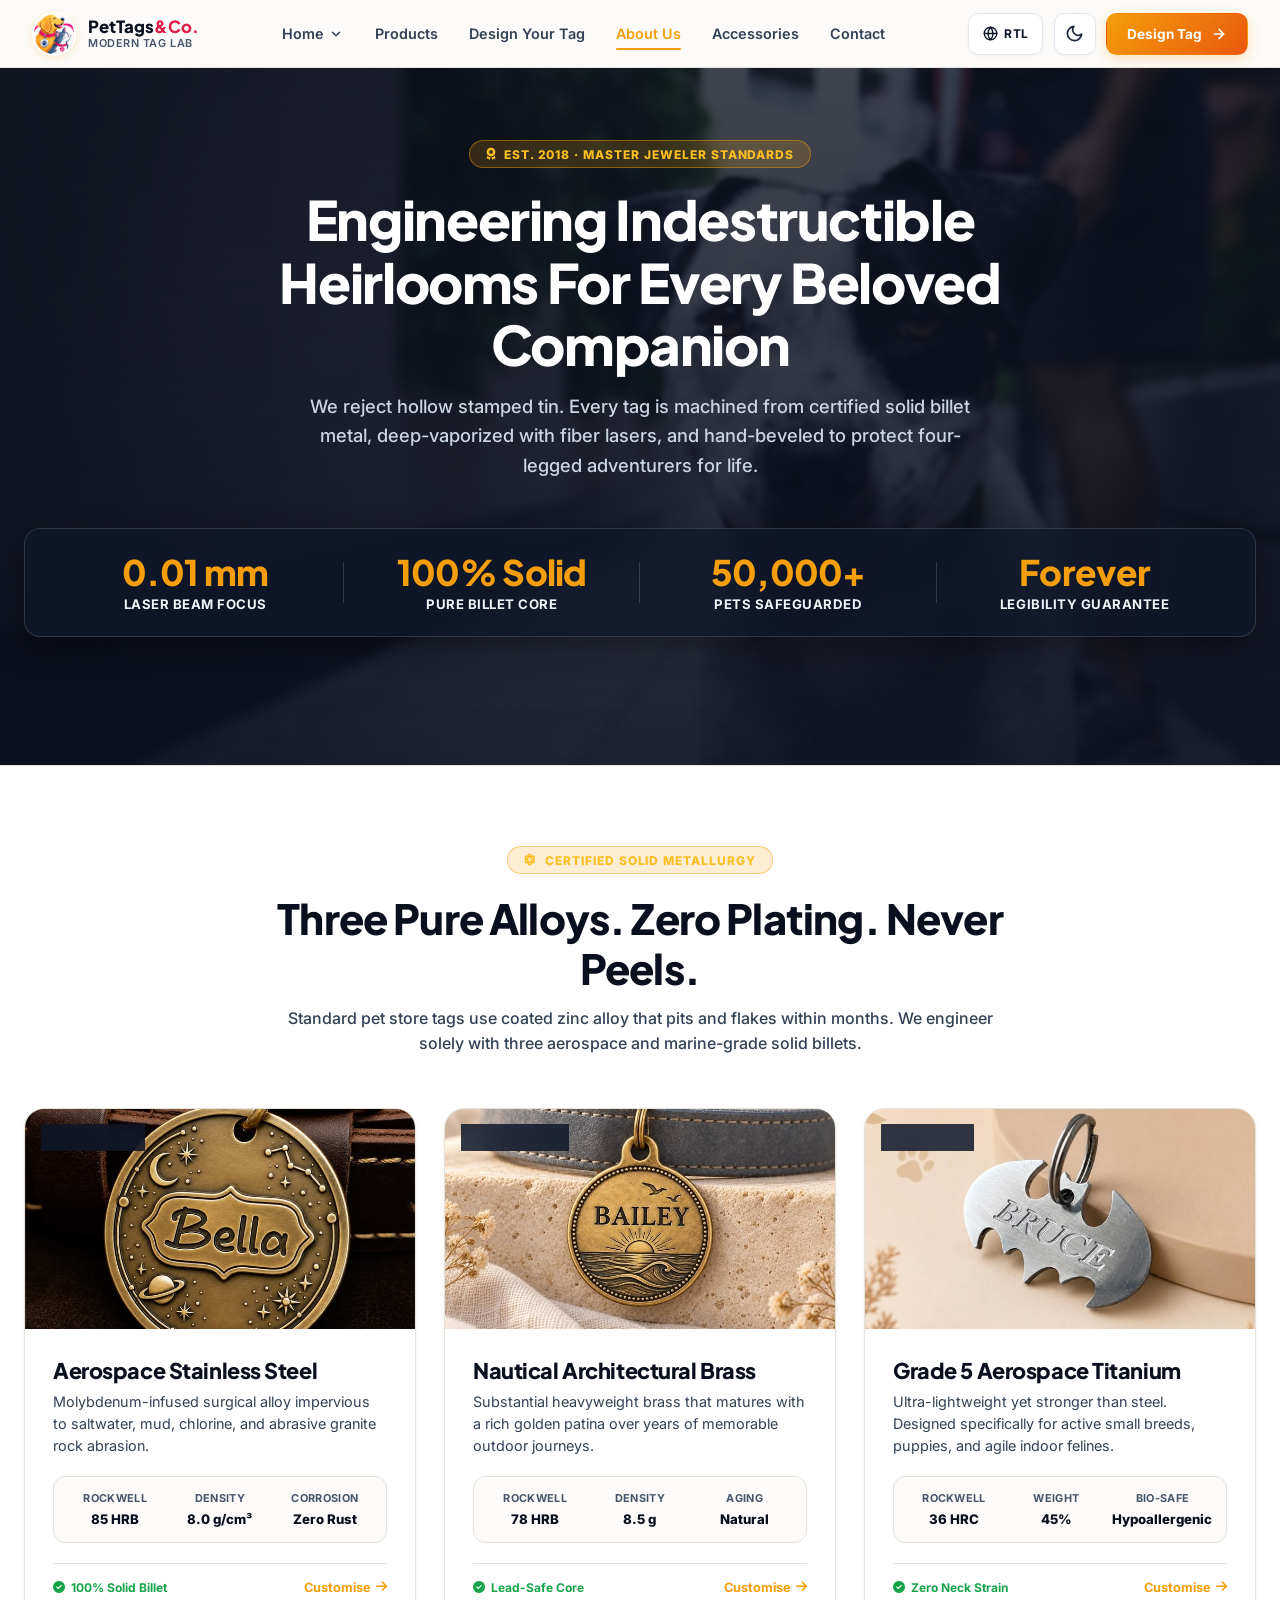
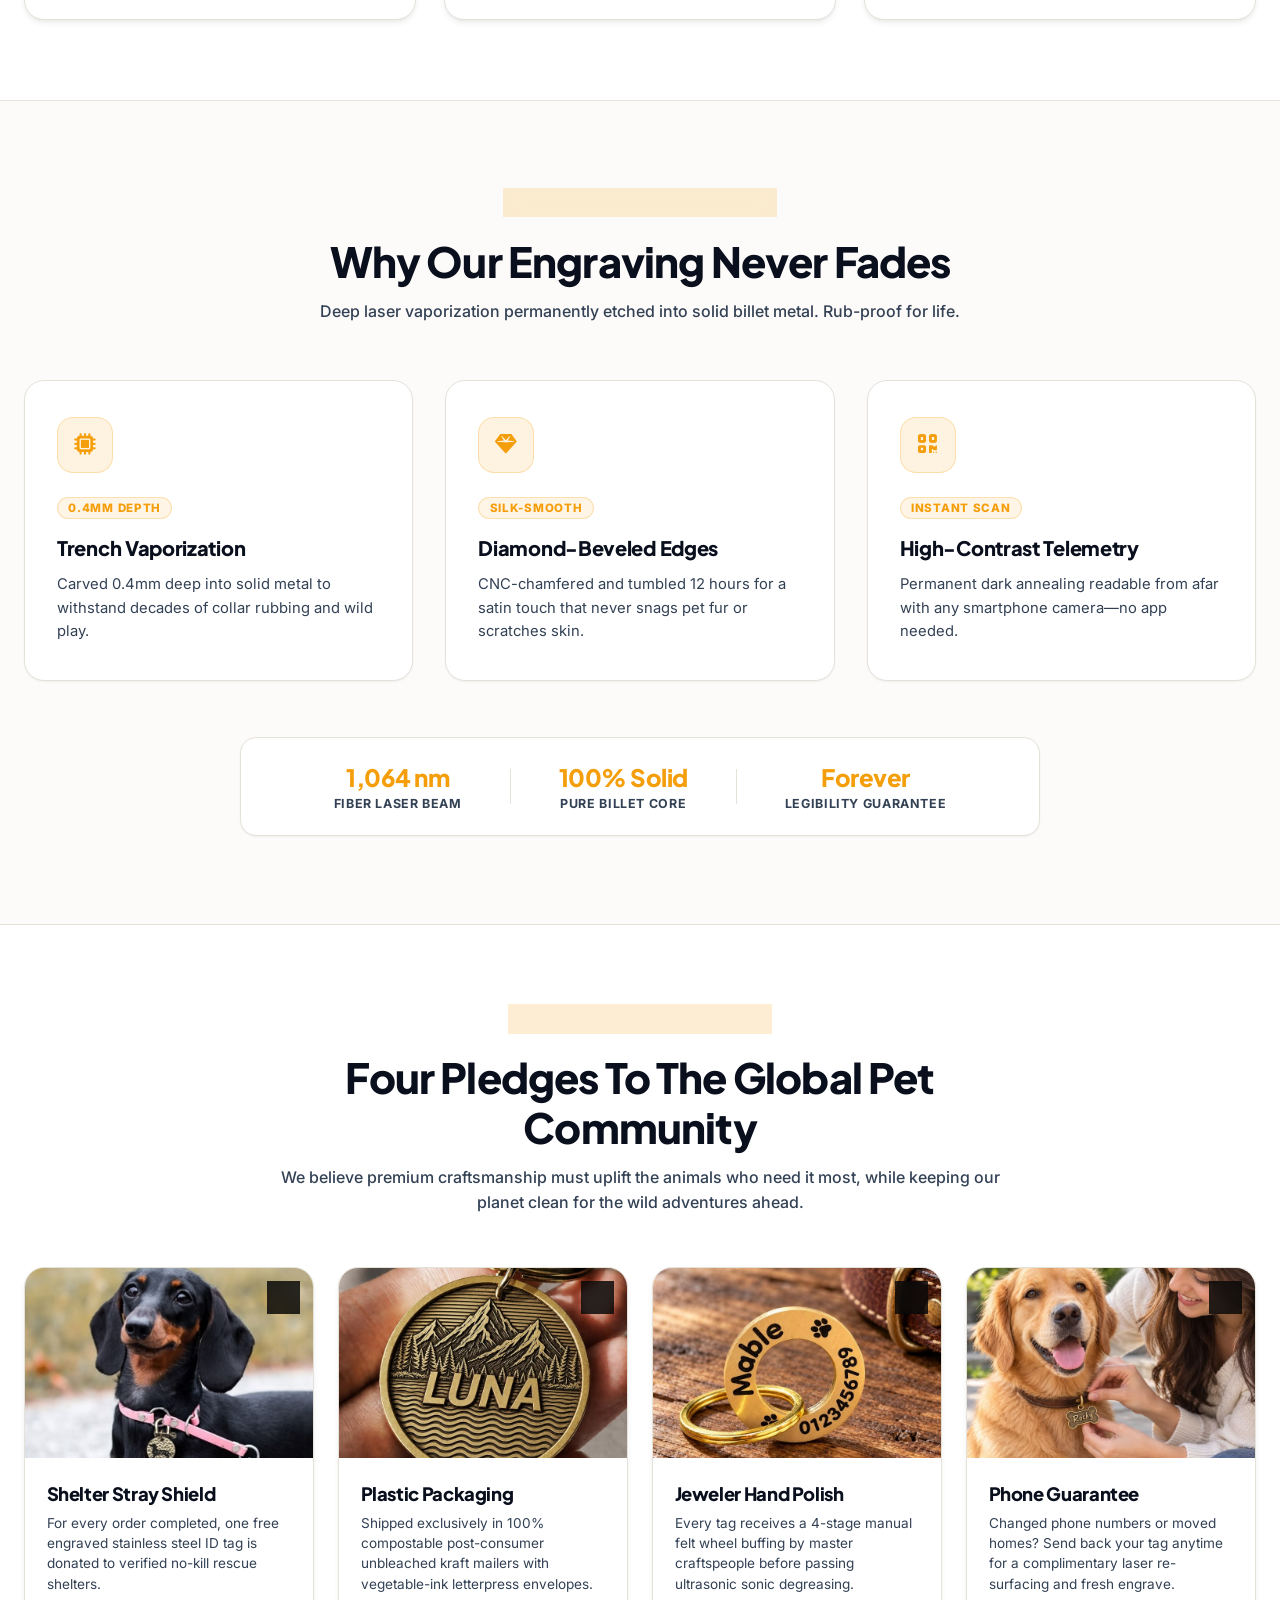
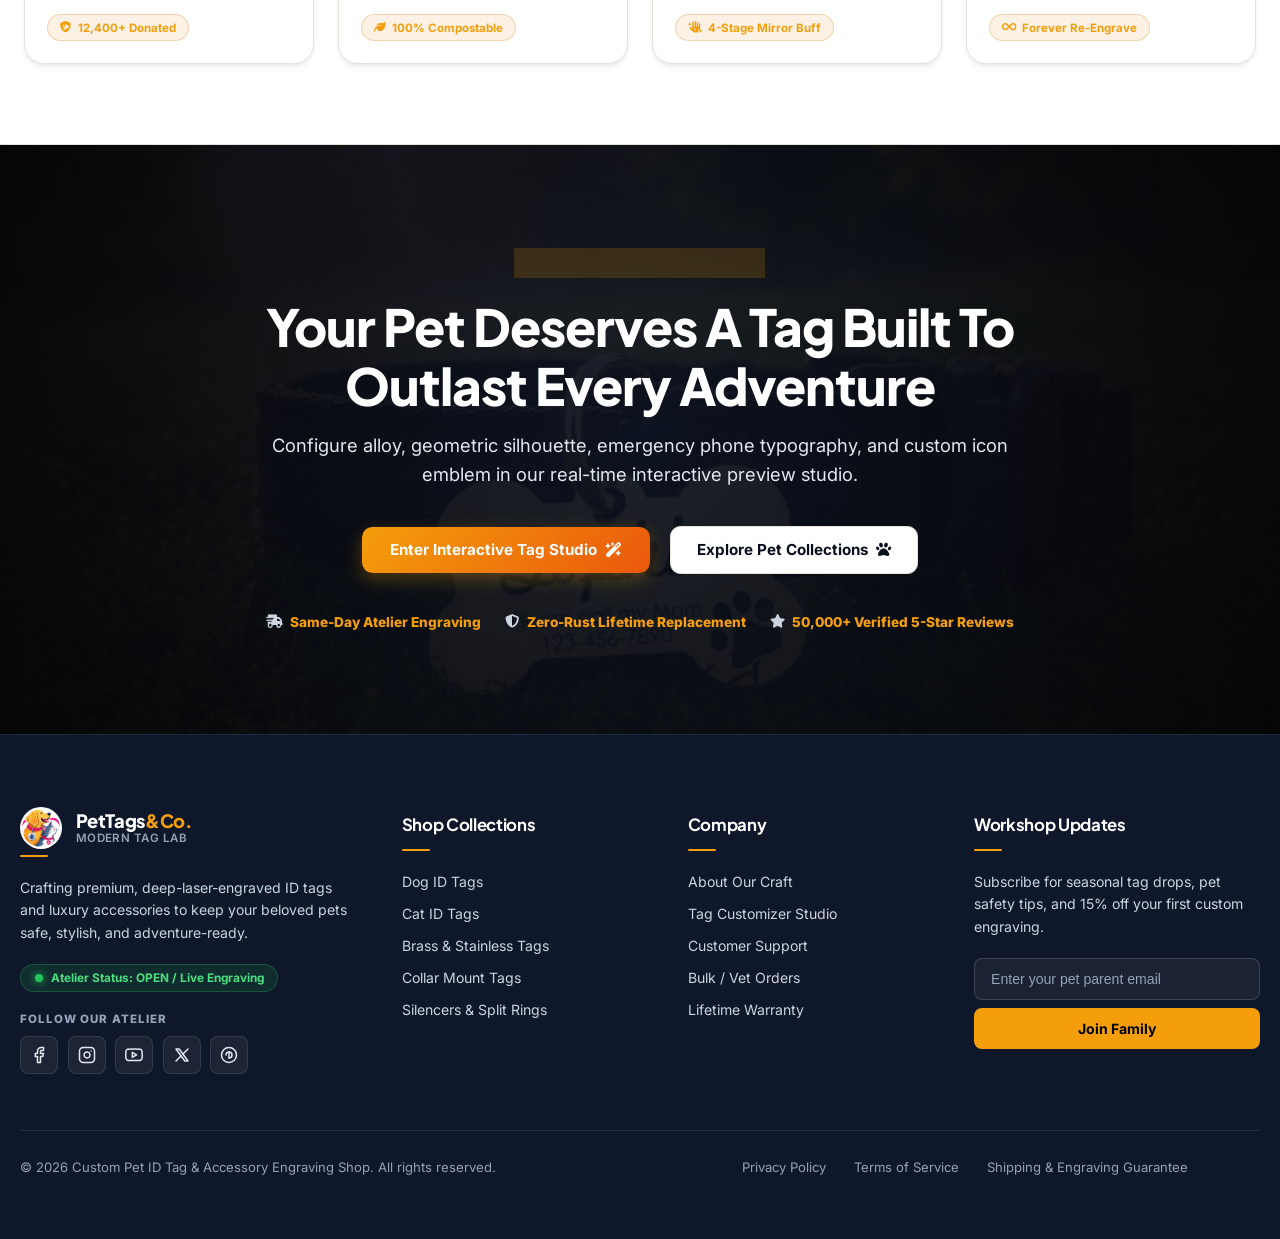
==== about.html @ b64c62f4 "first commit" ====
<!DOCTYPE html>
<html lang="en" dir="ltr">

<head>
  <meta charset="UTF-8">
  <meta name="viewport" content="width=device-width, initial-scale=1.0">
  <meta name="description"
    content="Discover the artisan heritage, metallurgical standards, and fiber laser precision behind Custom Pet ID Tag & Accessory Engraving Shop. Built for lifetime pet safety.">
  <meta name="keywords"
    content="about pet tags, brass dog tags, titanium cat tag, laser engraving atelier, bespoke pet ID craft">
  <title>About Our Craft & Heritage | Custom Pet ID Tag & Accessory Engraving Shop</title>

  <!-- Favicon -->
  <link rel="icon" type="image/png" href="assets/images/icons/logo.png">

  <!-- Google Fonts: Plus Jakarta Sans & Inter -->
  <link rel="preconnect" href="https://fonts.googleapis.com">
  <link rel="preconnect" href="https://fonts.gstatic.com" crossorigin>
  <link
    href="https://fonts.googleapis.com/css2?family=Inter:wght@400;500;600;700&family=Plus+Jakarta+Sans:wght@600;700;800;900&display=swap"
    rel="stylesheet">

  <!-- Font Awesome Icons -->
  <link rel="stylesheet" href="https://cdnjs.cloudflare.com/ajax/libs/font-awesome/6.4.0/css/all.min.css">

  <!-- Global Design System & Responsive Stylesheets -->
  <link rel="stylesheet" href="assets/css/style.css">
  <link rel="stylesheet" href="assets/css/responsive.css">

  <!-- About Us CTA & Button Alignment Engine (768px, 1032px & Mobile) -->
  <style>
    @media (max-width: 768px) {
      .about-cta-actions {
        display: flex !important;
        flex-direction: column !important;
        width: 100% !important;
        max-width: 32rem !important;
        margin-left: auto !important;
        margin-right: auto !important;
        margin-bottom: 2rem !important;
        gap: 0.85rem !important;
        box-sizing: border-box !important;
      }

      .about-cta-actions .btn,
      .about-cta-actions a {
        width: 100% !important;
        max-width: 100% !important;
        box-sizing: border-box !important;
        justify-content: center !important;
        text-align: center !important;
        padding: 0.95rem 1.5rem !important;
        font-size: 0.98rem !important;
        border-radius: 0.75rem !important;
      }
    }
  </style>
</head>

<body>

  <!-- ======================================================================
       BRANDED PRELOADER
       ====================================================================== -->
  <div id="page-preloader" role="status" aria-live="polite" aria-label="Loading Custom Pet ID Tag Shop">
    <div class="loader-badge">
      <div class="loader-spinner"></div>
      <img src="assets/images/icons/logo.png" alt="Custom Pet ID Tag Shop Logo">
    </div>
    <p class="loader-text">Custom Pet Engraving</p>
  </div>

  <!-- ======================================================================
       FIXED COMPACT SINGLE-LINE HEADER
       ====================================================================== -->
  <header class="site-header" id="site-header">
    <div class="header-container">

      <!-- Brand Identity -->
      <a href="index.html" class="brand-link" aria-label="Custom Pet ID Tag & Accessory Engraving Shop Home">
        <div class="brand-logo-wrap">
          <img src="assets/images/icons/logo.png" alt="Pet Tag Logo" class="brand-logo-img">
        </div>
        <div class="brand-meta">
          <span class="brand-title">PetTags<span>&amp;Co.</span></span>
          <span class="brand-subtitle">Modern Tag Lab</span>
        </div>
      </a>

      <!-- Desktop Navigation: Exactly 6 Nav Items -->
      <nav class="nav-desktop-wrapper" aria-label="Main Navigation">
        <ul class="nav-desktop">

          <!-- 1. Home with Click-Only Dropdown -->
          <li class="nav-dropdown-wrapper js-nav-dropdown">
            <button type="button" class="dropdown-trigger" aria-expanded="false" aria-haspopup="true">
              <span>Home</span>
              <svg class="dropdown-arrow rtl-flip" viewBox="0 0 24 24" fill="none" stroke="currentColor"
                stroke-width="2.5" stroke-linecap="round" stroke-linejoin="round">
                <polyline points="6 9 12 15 18 9"></polyline>
              </svg>
            </button>
            <ul class="dropdown-panel" role="menu">
              <li role="none">
                <a href="index.html" role="menuitem">
                  <span>Home 1 (Artisan Studio)</span>
                  <span class="tag-pill">Classic</span>
                </a>
              </li>
              <li role="none">
                <a href="home-2.html" role="menuitem">
                  <span>Home 2 (Modern Tag Lab)</span>
                  <span class="tag-pill">Modern</span>
                </a>
              </li>
            </ul>
          </li>

          <!-- 2. Products (By Pet Type) -->
          <li>
            <a href="products.html" class="nav-link">Products</a>
          </li>

          <!-- 3. Design Your Tag -->
          <li>
            <a href="design.html" class="nav-link">Design Your Tag</a>
          </li>

          <!-- 4. About (Mandatory) -->
          <li>
            <a href="about.html" class="nav-link">About Us</a>
          </li>

          <!-- 5. Accessories -->
          <li>
            <a href="accessories.html" class="nav-link">Accessories</a>
          </li>

          <!-- 6. Contact (Directly Visible) -->
          <li>
            <a href="contact.html" class="nav-link">Contact</a>
          </li>

        </ul>
      </nav>

      <!-- Desktop Controls: RTL, Dark Mode, Action CTA -->
      <div class="header-actions">
        <!-- RTL/LTR Button -->
        <button type="button" class="ctrl-btn js-rtl-toggle" aria-label="Toggle Direction (LTR/RTL)"
          title="Switch RTL/LTR">
          <svg class="rtl-icon" viewBox="0 0 24 24" fill="none" stroke="currentColor" stroke-width="2"
            stroke-linecap="round" stroke-linejoin="round">
            <circle cx="12" cy="12" r="10"></circle>
            <line x1="2" y1="12" x2="22" y2="12"></line>
            <path d="M12 2a15.3 15.3 0 0 1 4 10 15.3 15.3 0 0 1-4 10 15.3 15.3 0 0 1-4-10 15.3 15.3 0 0 1 4-10z"></path>
          </svg>
          <span class="rtl-text font-bold text-xs rtl-badge-text">RTL</span>
        </button>

        <!-- Dark Mode Toggle Button (#000000 Strict) -->
        <button type="button" class="ctrl-btn js-dark-toggle" aria-label="Toggle Dark Mode" title="Switch Theme">
          <!-- Moon Icon for Light Mode -->
          <svg class="icon-moon" viewBox="0 0 24 24" fill="none" stroke="currentColor" stroke-width="2"
            stroke-linecap="round" stroke-linejoin="round">
            <path d="M21 12.79A9 9 0 1 1 11.21 3 7 7 0 0 0 21 12.79z"></path>
          </svg>
          <!-- Sun Icon for Dark Mode -->
          <svg class="icon-sun" viewBox="0 0 24 24" fill="none" stroke="currentColor" stroke-width="2"
            stroke-linecap="round" stroke-linejoin="round">
            <circle cx="12" cy="12" r="5"></circle>
            <line x1="12" y1="1" x2="12" y2="3"></line>
            <line x1="12" y1="21" x2="12" y2="23"></line>
            <line x1="4.22" y1="4.22" x2="5.64" y2="5.64"></line>
            <line x1="18.36" y1="18.36" x2="19.78" y2="19.78"></line>
            <line x1="1" y1="12" x2="3" y2="12"></line>
            <line x1="21" y1="12" x2="23" y2="12"></line>
            <line x1="4.22" y1="19.78" x2="5.64" y2="18.36"></line>
            <line x1="18.36" y1="5.64" x2="19.78" y2="4.22"></line>
          </svg>
        </button>

        <!-- CTA Action Button -->
        <a href="design.html" class="btn-header-cta" id="header-cta-btn">
          <span>Design Tag</span>
          <svg viewBox="0 0 24 24" fill="none" stroke="currentColor" stroke-width="2.5" stroke-linecap="round"
            stroke-linejoin="round" class="rtl-flip">
            <line x1="5" y1="12" x2="19" y2="12"></line>
            <polyline points="12 5 19 12 12 19"></polyline>
          </svg>
        </a>

        <!-- Mobile Drawer Toggle Button -->
        <button type="button" class="btn-mobile-toggle js-mobile-toggle" aria-label="Open Mobile Menu"
          aria-expanded="false">
          <svg viewBox="0 0 24 24" fill="none" stroke="currentColor" stroke-width="2" stroke-linecap="round"
            stroke-linejoin="round">
            <line x1="3" y1="12" x2="21" y2="12"></line>
            <line x1="3" y1="6" x2="21" y2="6"></line>
            <line x1="3" y1="18" x2="21" y2="18"></line>
          </svg>
        </button>
      </div>

    </div>
  </header>

  <!-- ======================================================================
       MOBILE DRAWER NAVIGATION
       ====================================================================== -->
  <div class="mobile-drawer-backdrop" id="mobile-drawer-backdrop" tabindex="-1"></div>

  <div class="mobile-drawer" id="mobile-drawer" role="dialog" aria-modal="true" aria-label="Mobile Navigation Menu">
    <!-- Drawer Header -->
    <div class="drawer-header">
      <div class="drawer-brand">
        <img src="assets/images/icons/logo.png" alt="Pet Tag Logo" class="drawer-brand-logo">
        <div>
          <div class="drawer-brand-name">PetTags&amp;Co.</div>
          <div class="drawer-brand-sub">Modern Tag Lab</div>
        </div>
      </div>
      <button type="button" class="btn-drawer-close js-drawer-close" aria-label="Close Mobile Menu">
        <svg viewBox="0 0 24 24" fill="none" stroke="currentColor" stroke-width="2" stroke-linecap="round"
          stroke-linejoin="round">
          <line x1="18" y1="6" x2="6" y2="18"></line>
          <line x1="6" y1="6" x2="18" y2="18"></line>
        </svg>
      </button>
    </div>

    <!-- Drawer Navigation Links -->
    <div class="drawer-body">
      <ul class="drawer-nav-list">

        <!-- Home Accordion (CLICK ONLY) -->
        <li class="drawer-accordion js-drawer-accordion">
          <button type="button" class="drawer-accordion-btn" aria-expanded="false">
            <span>Home</span>
            <svg class="drawer-accordion-arrow rtl-flip" viewBox="0 0 24 24" fill="none" stroke="currentColor"
              stroke-width="2.5" stroke-linecap="round" stroke-linejoin="round">
              <polyline points="6 9 12 15 18 9"></polyline>
            </svg>
          </button>
          <ul class="drawer-accordion-content">
            <li>
              <a href="index.html" class="drawer-sublink">
                <span>Home 1 (Artisan Studio)</span>
              </a>
            </li>
            <li>
              <a href="home-2.html" class="drawer-sublink">
                <span>Home 2 (Modern Tag Lab)</span>
              </a>
            </li>
          </ul>
        </li>

        <li><a href="products.html" class="drawer-nav-link">Products</a></li>
        <li><a href="design.html" class="drawer-nav-link">Design Your Tag</a></li>
        <li><a href="about.html" class="drawer-nav-link">About Us</a></li>
        <li><a href="accessories.html" class="drawer-nav-link">Accessories</a></li>
        <li><a href="contact.html" class="drawer-nav-link">Contact</a></li>

      </ul>
    </div>

    <!-- Drawer Footer with Dark Mode and RTL Controls -->
    <div class="drawer-footer">
      <div class="drawer-ctrls">
        <button type="button" class="drawer-ctrl-item js-dark-toggle" aria-label="Toggle Dark Mode">
          <svg class="icon-moon icon-sm" viewBox="0 0 24 24" fill="none" stroke="currentColor" stroke-width="2"
            stroke-linecap="round" stroke-linejoin="round">
            <path d="M21 12.79A9 9 0 1 1 11.21 3 7 7 0 0 0 21 12.79z"></path>
          </svg>
          <svg class="icon-sun icon-sm" viewBox="0 0 24 24" fill="none" stroke="currentColor" stroke-width="2"
            stroke-linecap="round" stroke-linejoin="round">
            <circle cx="12" cy="12" r="5"></circle>
            <line x1="12" y1="1" x2="12" y2="3"></line>
            <line x1="12" y1="21" x2="12" y2="23"></line>
            <line x1="4.22" y1="4.22" x2="5.64" y2="5.64"></line>
            <line x1="18.36" y1="18.36" x2="19.78" y2="19.78"></line>
            <line x1="1" y1="12" x2="3" y2="12"></line>
            <line x1="21" y1="12" x2="23" y2="12"></line>
            <line x1="4.22" y1="19.78" x2="5.64" y2="18.36"></line>
            <line x1="18.36" y1="5.64" x2="19.78" y2="4.22"></line>
          </svg>
          <span>Dark Mode</span>
        </button>

        <button type="button" class="drawer-ctrl-item js-rtl-toggle" aria-label="Toggle Direction (LTR/RTL)">
          <svg viewBox="0 0 24 24" fill="none" stroke="currentColor" stroke-width="2" stroke-linecap="round"
            stroke-linejoin="round" style="width:16px;height:16px;">
            <circle cx="12" cy="12" r="10"></circle>
            <line x1="2" y1="12" x2="22" y2="12"></line>
            <path d="M12 2a15.3 15.3 0 0 1 4 10 15.3 15.3 0 0 1-4 10 15.3 15.3 0 0 1-4-10 15.3 15.3 0 0 1 4-10z"></path>
          </svg>
          <span class="rtl-text font-bold">RTL</span>
          <span>Switch</span>
        </button>
      </div>

      <a href="design.html" class="btn-header-cta drawer-cta-full">
        <span>Start Customizing</span>
        <svg viewBox="0 0 24 24" fill="none" stroke="currentColor" stroke-width="2.5" stroke-linecap="round"
          stroke-linejoin="round" class="rtl-flip">
          <line x1="5" y1="12" x2="19" y2="12"></line>
          <polyline points="12 5 19 12 12 19"></polyline>
        </svg>
      </a>
    </div>
  </div>

  <main id="main-content">
    <!-- ======================================================================
         SECTION 1: THE ATELIER HERITAGE & TELEMETRY
         Unique wide architectural header with 4-metric strip and tri-photo offset
         ====================================================================== -->
    <section class="about-hero-section" id="atelier-heritage" aria-labelledby="about-hero-heading">
      <!-- Background Image Layer -->
      <div class="about-hero-bg">
        <img src="assets/images/about/about-cta-bg.jpg" alt="Pet companion wearing handcrafted engraved tag"
          loading="eager" width="1920" height="1080">
      </div>
      <div class="about-hero-overlay"></div>

      <div class="container-custom">
        <!-- Editorial Header -->
        <div class="about-hero-header">
          <div class="about-eyebrow">
            <i class="fa-solid fa-award" aria-hidden="true"></i>
            <span>Est. 2018 · Master Jeweler Standards</span>
          </div>
          <h1 class="about-hero-title" id="about-hero-heading">
            Engineering Indestructible Heirlooms For Every Beloved Companion
          </h1>
          <p class="about-hero-subtitle">
            We reject hollow stamped tin. Every tag is machined from certified solid billet metal, deep-vaporized with
            fiber lasers, and hand-beveled to protect four-legged adventurers for life.
          </p>
        </div>

        <!-- 4-Metric Telemetry Strip -->
        <div class="about-telemetry-strip" role="region" aria-label="Key Atelier Specifications">
          <div class="about-telemetry-item">
            <div class="about-telemetry-val">0.01 mm</div>
            <div class="about-telemetry-lbl">Laser Beam Focus</div>
          </div>
          <div class="about-telemetry-item">
            <div class="about-telemetry-val">100% Solid</div>
            <div class="about-telemetry-lbl">Pure Billet Core</div>
          </div>
          <div class="about-telemetry-item">
            <div class="about-telemetry-val">50,000+</div>
            <div class="about-telemetry-lbl">Pets Safeguarded</div>
          </div>
          <div class="about-telemetry-item">
            <div class="about-telemetry-val">Forever</div>
            <div class="about-telemetry-lbl">Legibility Guarantee</div>
          </div>
        </div>


      </div>
    </section>

    <!-- ======================================================================
         SECTION 2: METALLURGICAL INTEGRITY BENCH (3 EVEN CARDS)
         Strict equal height, equal photo ratio, verified laboratory specs
         ====================================================================== -->
    <section class="about-materials-section" id="metallurgy-bench" aria-labelledby="metal-bench-heading">
      <div class="container-custom">
        <div class="about-section-header">
          <div class="about-eyebrow">
            <i class="fa-solid fa-atom" aria-hidden="true"></i>
            <span>Certified Solid Metallurgy</span>
          </div>
          <h2 class="about-section-title" id="metal-bench-heading">
            Three Pure Alloys. Zero Plating. Never Peels.
          </h2>
          <p class="about-section-desc">
            Standard pet store tags use coated zinc alloy that pits and flakes within months. We engineer solely with
            three aerospace and marine-grade solid billets.
          </p>
        </div>

        <!-- 3 Perfectly Even Metallurgical Cards -->
        <div class="about-metal-grid">
          <!-- Card 1: 316L Marine Stainless -->
          <article class="about-metal-card">
            <div class="about-metal-img-wrap">
              <img src="assets/images/about/p32.jpg" alt="Solid bar of aerospace 316L marine stainless steel alloy"
                width="600" height="400" loading="lazy">
              <span class="about-metal-grade-pill">Grade 316L</span>
            </div>
            <div class="about-metal-body">
              <div>
                <h3 class="about-metal-name">Aerospace Stainless Steel</h3>
                <p class="about-metal-brief">
                  Molybdenum-infused surgical alloy impervious to saltwater, mud, chlorine, and abrasive granite rock
                  abrasion.
                </p>
                <div class="about-spec-matrix">
                  <div class="about-spec-col">
                    <span class="about-spec-col-key">Rockwell</span>
                    <span class="about-spec-col-val">85 HRB</span>
                  </div>
                  <div class="about-spec-col">
                    <span class="about-spec-col-key">Density</span>
                    <span class="about-spec-col-val">8.0 g/cm³</span>
                  </div>
                  <div class="about-spec-col">
                    <span class="about-spec-col-key">Corrosion</span>
                    <span class="about-spec-col-val">Zero Rust</span>
                  </div>
                </div>
              </div>
              <div class="about-metal-foot">
                <span class="about-foot-cert">
                  <i class="fa-solid fa-circle-check" aria-hidden="true"></i>
                  <span>100% Solid Billet</span>
                </span>
                <a href="design.html" class="about-foot-link">
                  <span>Customise</span>
                  <i class="fa-solid fa-arrow-right" aria-hidden="true"></i>
                </a>
              </div>
            </div>
          </article>

          <!-- Card 2: Nautical C360 Brass -->
          <article class="about-metal-card">
            <div class="about-metal-img-wrap">
              <img src="assets/images/about/p33.jpg" alt="Solid core nautical C360 architectural brass alloy billet"
                width="600" height="400" loading="lazy">
              <span class="about-metal-grade-pill">Alloy C360</span>
            </div>
            <div class="about-metal-body">
              <div>
                <h3 class="about-metal-name">Nautical Architectural Brass</h3>
                <p class="about-metal-brief">
                  Substantial heavyweight brass that matures with a rich golden patina over years of memorable outdoor
                  journeys.
                </p>
                <div class="about-spec-matrix">
                  <div class="about-spec-col">
                    <span class="about-spec-col-key">Rockwell</span>
                    <span class="about-spec-col-val">78 HRB</span>
                  </div>
                  <div class="about-spec-col">
                    <span class="about-spec-col-key">Density</span>
                    <span class="about-spec-col-val">8.5 g</span>
                  </div>
                  <div class="about-spec-col">
                    <span class="about-spec-col-key">Aging</span>
                    <span class="about-spec-col-val">Natural </span>
                  </div>
                </div>
              </div>
              <div class="about-metal-foot">
                <span class="about-foot-cert">
                  <i class="fa-solid fa-circle-check" aria-hidden="true"></i>
                  <span>Lead-Safe Core</span>
                </span>
                <a href="design.html" class="about-foot-link">
                  <span>Customise</span>
                  <i class="fa-solid fa-arrow-right" aria-hidden="true"></i>
                </a>
              </div>
            </div>
          </article>

          <!-- Card 3: Grade 5 Aerospace Titanium -->
          <article class="about-metal-card">
            <div class="about-metal-img-wrap">
              <img src="assets/images/about/p34.jpg" alt="Grade 5 aerospace raw titanium metal bar close-up" width="600"
                height="400" loading="lazy">
              <span class="about-metal-grade-pill">Ti-6Al-4V</span>
            </div>
            <div class="about-metal-body">
              <div>
                <h3 class="about-metal-name">Grade 5 Aerospace Titanium</h3>
                <p class="about-metal-brief">
                  Ultra-lightweight yet stronger than steel. Designed specifically for active small breeds, puppies, and
                  agile indoor felines.
                </p>
                <div class="about-spec-matrix">
                  <div class="about-spec-col">
                    <span class="about-spec-col-key">Rockwell</span>
                    <span class="about-spec-col-val">36 HRC</span>
                  </div>
                  <div class="about-spec-col">
                    <span class="about-spec-col-key">Weight</span>
                    <span class="about-spec-col-val">45% </span>
                  </div>
                  <div class="about-spec-col">
                    <span class="about-spec-col-key">Bio-Safe</span>
                    <span class="about-spec-col-val">Hypoallergenic</span>
                  </div>
                </div>
              </div>
              <div class="about-metal-foot">
                <span class="about-foot-cert">
                  <i class="fa-solid fa-circle-check" aria-hidden="true"></i>
                  <span>Zero Neck Strain</span>
                </span>
                <a href="design.html" class="about-foot-link">
                  <span>Customise</span>
                  <i class="fa-solid fa-arrow-right" aria-hidden="true"></i>
                </a>
              </div>
            </div>
          </article>
        </div>
      </div>
    </section>

    <!-- ======================================================================
         SECTION 3: FIBER LASER TECHNOLOGY (CLEAN 3-CARD MINIMALIST GRID)
         Clean, uncluttered, concise content with high visual appeal
         ====================================================================== -->
    <section class="about-atelier-section" id="fiber-laser-atelier" aria-labelledby="atelier-tech-heading">
      <div class="container-custom">
        <!-- Minimalist Centered Header -->
        <div class="about-atelier-header text-center">
          <div class="about-eyebrow">
            <i class="fa-solid fa-bolt" aria-hidden="true"></i>
            <span>Laser Precision Technology</span>
          </div>
          <h2 class="about-section-title" id="atelier-tech-heading">
            Why Our Engraving Never Fades
          </h2>
          <p class="about-section-desc">
            Deep laser vaporization permanently etched into solid billet metal. Rub-proof for life.
          </p>
        </div>

        <!-- 3 Clean Minimal Feature Cards -->
        <div class="about-atelier-features-grid">
          <!-- Feature 1 -->
          <div class="about-minimal-card">
            <div class="about-minimal-icon">
              <i class="fa-solid fa-microchip" aria-hidden="true"></i>
            </div>
            <span class="about-minimal-tag">0.4mm Depth</span>
            <h3 class="about-minimal-title">Trench Vaporization</h3>
            <p class="about-minimal-text">
              Carved 0.4mm deep into solid metal to withstand decades of collar rubbing and wild play.
            </p>
          </div>

          <!-- Feature 2 -->
          <div class="about-minimal-card">
            <div class="about-minimal-icon">
              <i class="fa-solid fa-gem" aria-hidden="true"></i>
            </div>
            <span class="about-minimal-tag">Silk-Smooth</span>
            <h3 class="about-minimal-title">Diamond-Beveled Edges</h3>
            <p class="about-minimal-text">
              CNC-chamfered and tumbled 12 hours for a satin touch that never snags pet fur or scratches skin.
            </p>
          </div>

          <!-- Feature 3 -->
          <div class="about-minimal-card">
            <div class="about-minimal-icon">
              <i class="fa-solid fa-qrcode" aria-hidden="true"></i>
            </div>
            <span class="about-minimal-tag">Instant Scan</span>
            <h3 class="about-minimal-title">High-Contrast Telemetry</h3>
            <p class="about-minimal-text">
              Permanent dark annealing readable from afar with any smartphone camera—no app needed.
            </p>
          </div>
        </div>

        <!-- Minimalist 3-Pillar Specs Strip -->
        <div class="about-atelier-specs-strip">
          <div class="atelier-spec-item">
            <span class="spec-num">1,064 nm</span>
            <span class="spec-label">Fiber Laser Beam</span>
          </div>
          <div class="atelier-spec-sep"></div>
          <div class="atelier-spec-item">
            <span class="spec-num">100% Solid</span>
            <span class="spec-label">Pure Billet Core</span>
          </div>
          <div class="atelier-spec-sep"></div>
          <div class="atelier-spec-item">
            <span class="spec-num">Forever</span>
            <span class="spec-label">Legibility Guarantee</span>
          </div>
        </div>
      </div>
    </section>

    <!-- ======================================================================
         SECTION 4: FOUR-PILLAR SANCTUARY & ECO PLEDGE (4 EVEN CARDS)
         4-column layout, image-dominant, ultra-concise bright text
         ====================================================================== -->
    <section class="about-pledge-section" id="sanctuary-pledge" aria-labelledby="pledge-heading">
      <div class="container-custom">
        <div class="about-section-header">
          <div class="about-eyebrow">
            <i class="fa-solid fa-heart" aria-hidden="true"></i>
            <span>Our Lifetime Responsibility</span>
          </div>
          <h2 class="about-section-title" id="pledge-heading">
            Four Pledges To The Global Pet Community
          </h2>
          <p class="about-section-desc">
            We believe premium craftsmanship must uplift the animals who need it most, while keeping our planet clean
            for the wild adventures ahead.
          </p>
        </div>

        <!-- 4 Even Cards Grid -->
        <div class="about-pledge-grid">
          <!-- Card 1: 1% Shelter Shield -->
          <article class="about-pledge-card">
            <div class="about-pledge-img-wrap">
              <img src="assets/images/about/p35.jpg" alt="Rescued shelter puppy safely wearing brass tag" width="500"
                height="350" loading="lazy">
              <span class="about-pledge-num">01</span>
            </div>
            <div class="about-pledge-body">
              <div>
                <h3 class="about-pledge-title">Shelter Stray Shield</h3>
                <p class="about-pledge-desc">
                  For every order completed, one free engraved stainless steel ID tag is donated to verified no-kill
                  rescue shelters.
                </p>
              </div>
              <div class="about-pledge-pill">
                <i class="fa-solid fa-shield-dog" aria-hidden="true"></i>
                <span>12,400+ Donated</span>
              </div>
            </div>
          </article>

          <!-- Card 2: 100% Recyclable Swarf -->
          <article class="about-pledge-card">
            <div class="about-pledge-img-wrap">
              <img src="assets/images/about/p36.jpg" alt="Sustainable biodegradable unboxing packaging" width="500"
                height="350" loading="lazy">
              <span class="about-pledge-num">02</span>
            </div>
            <div class="about-pledge-body">
              <div>
                <h3 class="about-pledge-title">Plastic Packaging</h3>
                <p class="about-pledge-desc">
                  Shipped exclusively in 100% compostable post-consumer unbleached kraft mailers with vegetable-ink
                  letterpress envelopes.
                </p>
              </div>
              <div class="about-pledge-pill">
                <i class="fa-solid fa-leaf" aria-hidden="true"></i>
                <span>100% Compostable</span>
              </div>
            </div>
          </article>

          <!-- Card 3: Jeweler Hand-Finishing -->
          <article class="about-pledge-card">
            <div class="about-pledge-img-wrap">
              <img src="assets/images/about/p37.jpg" alt="Artisan hand finishing pet tag with jeweler felt wheel"
                width="500" height="350" loading="lazy">
              <span class="about-pledge-num">03</span>
            </div>
            <div class="about-pledge-body">
              <div>
                <h3 class="about-pledge-title">Jeweler Hand Polish</h3>
                <p class="about-pledge-desc">
                  Every tag receives a 4-stage manual felt wheel buffing by master craftspeople before passing
                  ultrasonic sonic degreasing.
                </p>
              </div>
              <div class="about-pledge-pill">
                <i class="fa-solid fa-hand-sparkles" aria-hidden="true"></i>
                <span>4-Stage Mirror Buff</span>
              </div>
            </div>
          </article>

          <!-- Card 4: Free Lifetime Re-Engrave -->
          <article class="about-pledge-card">
            <div class="about-pledge-img-wrap">
              <img src="assets/images/about/p38.jpg"
                alt="Hands inspecting newly engraved pet ID tag with lifetime guarantee" width="500" height="350"
                loading="lazy">
              <span class="about-pledge-num">04</span>
            </div>
            <div class="about-pledge-body">
              <div>
                <h3 class="about-pledge-title">Phone Guarantee</h3>
                <p class="about-pledge-desc">
                  Changed phone numbers or moved homes? Send back your tag anytime for a complimentary laser
                  re-surfacing and fresh engrave.
                </p>
              </div>
              <div class="about-pledge-pill">
                <i class="fa-solid fa-infinity" aria-hidden="true"></i>
                <span>Forever Re-Engrave</span>
              </div>
            </div>
          </article>
        </div>
      </div>
    </section>

    <!-- ======================================================================
         SECTION 5: THE LIFETIME HEIRLOOM GUARANTEE & CONCIERGE CTA
         Ultra-premium dark glassmorphism banner with action triggers
         ====================================================================== -->
    <section class="about-cta-section" id="atelier-concierge-cta" aria-labelledby="about-cta-heading">
      <div class="about-cta-bg">
        <img src="assets/images/about/p39.jpg" alt="Joyful pet guardian hiking outdoors with tagged loyal dog"
          width="1200" height="600" loading="lazy">
      </div>
      <div class="about-cta-overlay"></div>
      <div class="container-custom">
        <div class="about-cta-content">
          <div class="about-eyebrow">
            <i class="fa-solid fa-certificate" aria-hidden="true"></i>
            <span>24-Hour Atelier Dispatch</span>
          </div>
          <h2 class="about-cta-title" id="about-cta-heading">
            Your Pet Deserves A Tag Built To Outlast Every Adventure
          </h2>
          <p class="about-cta-desc">
            Configure alloy, geometric silhouette, emergency phone typography, and custom icon emblem in our real-time
            interactive preview studio.
          </p>

          <div class="about-cta-actions">
            <a href="design.html" class="btn btn-primary" id="about-primary-craft-btn">
              <span>Enter Interactive Tag Studio</span>
              <i class="fa-solid fa-wand-magic-sparkles ml-2" aria-hidden="true"></i>
            </a>
            <a href="products.html" class="btn btn-secondary" id="about-secondary-shop-btn">
              <span>Explore Pet Collections</span>
              <i class="fa-solid fa-paw ml-2" aria-hidden="true"></i>
            </a>
          </div>

          <div class="about-cta-badges">
            <div class="about-reassure-item">
              <i class="fa-solid fa-truck-fast text-amber-500" aria-hidden="true"></i>
              <span>Same-Day Atelier Engraving</span>
            </div>
            <div class="about-reassure-item">
              <i class="fa-solid fa-shield-halved text-amber-500" aria-hidden="true"></i>
              <span>Zero-Rust Lifetime Replacement</span>
            </div>
            <div class="about-reassure-item">
              <i class="fa-solid fa-star text-amber-500" aria-hidden="true"></i>
              <span>50,000+ Verified 5-Star Reviews</span>
            </div>
          </div>
        </div>
      </div>
    </section>
  </main>

  <!-- ======================================================================
       SCROLL TO TOP BUTTON
       ====================================================================== -->
  <button type="button" id="scroll-to-top" aria-label="Scroll back to top of page" title="Back to top">
    <svg viewBox="0 0 24 24" fill="none" stroke="currentColor" stroke-width="2.5" stroke-linecap="round"
      stroke-linejoin="round">
      <polyline points="18 15 12 9 6 15"></polyline>
    </svg>
  </button>

  <!-- ======================================================================
       SHARED FOOTER
       ====================================================================== -->
  <footer class="site-footer">
    <div class="footer-container">

      <div class="footer-top-grid">
        <!-- Brand Summary -->
        <div class="footer-brand-wrap">
          <div class="footer-brand">
            <img src="assets/images/icons/logo.png" alt="Pet Tag Logo" class="footer-logo">
            <div class="footer-brand-text">
              <h3>PetTags<span>&amp;Co.</span></h3>
              <p>Modern Tag Lab</p>
            </div>
          </div>
          <p class="footer-bio">
            Crafting premium, deep-laser-engraved ID tags and luxury accessories to keep your beloved pets safe,
            stylish, and adventure-ready.
          </p>
          <div class="footer-status-pill">
            <span class="status-dot"></span>
            <span>Atelier Status: OPEN / Live Engraving</span>
          </div>
          <div class="footer-social-wrap">
            <span class="footer-social-title">Follow Our Atelier</span>
            <div class="footer-socials">
              <a href="#" class="footer-social-link" aria-label="Facebook">
                <svg viewBox="0 0 24 24" fill="none" stroke="currentColor" stroke-width="2" stroke-linecap="round"
                  stroke-linejoin="round">
                  <path d="M18 2h-3a5 5 0 0 0-5 5v3H7v4h3v8h4v-8h3l1-4h-4V7a1 1 0 0 1 1-1h3z"></path>
                </svg>
              </a>
              <a href="#" class="footer-social-link" aria-label="Instagram">
                <svg viewBox="0 0 24 24" fill="none" stroke="currentColor" stroke-width="2" stroke-linecap="round"
                  stroke-linejoin="round">
                  <rect x="2" y="2" width="20" height="20" rx="5" ry="5"></rect>
                  <path d="M16 11.37A4 4 0 1 1 12.63 8 4 4 0 0 1 16 11.37z"></path>
                  <line x1="17.5" y1="6.5" x2="17.51" y2="6.5"></line>
                </svg>
              </a>
              <a href="#" class="footer-social-link" aria-label="YouTube">
                <svg viewBox="0 0 24 24" fill="none" stroke="currentColor" stroke-width="2" stroke-linecap="round"
                  stroke-linejoin="round">
                  <path
                    d="M22.54 6.42a2.78 2.78 0 0 0-1.94-2C18.88 4 12 4 12 4s-6.88 0-8.6.46a2.78 2.78 0 0 0-1.94 2A29 29 0 0 0 1 11.75a29 29 0 0 0 .46 5.33A2.78 2.78 0 0 0 3.4 19c1.72.46 8.6.46 8.6.46s6.88 0 8.6-.46a2.78 2.78 0 0 0 1.94-2 29 29 0 0 0 .46-5.25 29 29 0 0 0-.46-5.33z">
                  </path>
                  <polygon points="9.75 15.02 15.5 11.75 9.75 8.48 9.75 15.02"></polygon>
                </svg>
              </a>
              <a href="#" class="footer-social-link" aria-label="X (Twitter)">
                <svg viewBox="0 0 24 24" fill="none" stroke="currentColor" stroke-width="2" stroke-linecap="round"
                  stroke-linejoin="round">
                  <path d="M4 4l11.733 16h4.267l-11.733 -16z"></path>
                  <path d="M4 20l6.768 -6.768m2.46 -2.46l6.772 -6.772"></path>
                </svg>
              </a>
              <a href="#" class="footer-social-link" aria-label="Pinterest">
                <svg viewBox="0 0 24 24" fill="none" stroke="currentColor" stroke-width="2" stroke-linecap="round"
                  stroke-linejoin="round">
                  <line x1="12" y1="8" x2="12" y2="16"></line>
                  <circle cx="12" cy="12" r="10"></circle>
                  <path d="M8 12a4 4 0 0 1 8 0c0 2.21-1.79 4-4 4"></path>
                </svg>
              </a>
            </div>
          </div>
        </div>

        <!-- Col 1: Shop Collections -->
        <div>
          <h4 class="footer-col-title">Shop Collections</h4>
          <ul class="footer-links-list">
            <li class="footer-link-item"><a href="products.html">Dog ID Tags</a></li>
            <li class="footer-link-item"><a href="products.html">Cat ID Tags</a></li>
            <li class="footer-link-item"><a href="products.html">Brass &amp; Stainless Tags</a></li>
            <li class="footer-link-item"><a href="accessories.html">Collar Mount Tags</a></li>
            <li class="footer-link-item"><a href="accessories.html">Silencers &amp; Split Rings</a></li>
          </ul>
        </div>

        <!-- Col 2: Navigation & Company -->
        <div>
          <h4 class="footer-col-title">Company</h4>
          <ul class="footer-links-list">
            <li class="footer-link-item"><a href="about.html">About Our Craft</a></li>
            <li class="footer-link-item"><a href="design.html">Tag Customizer Studio</a></li>
            <li class="footer-link-item"><a href="contact.html">Customer Support</a></li>
            <li class="footer-link-item"><a href="contact.html">Bulk / Vet Orders</a></li>
            <li class="footer-link-item"><a href="contact.html">Lifetime Warranty</a></li>
          </ul>
        </div>

        <!-- Col 3: Newsletter & Workshop -->
        <div>
          <h4 class="footer-col-title">Workshop Updates</h4>
          <p class="footer-newsletter-text">
            Subscribe for seasonal tag drops, pet safety tips, and 15% off your first custom engraving.
          </p>
          <form class="footer-newsletter-form"
            onsubmit="event.preventDefault(); alert('Thank you for subscribing to PetTags & Co.!');">
            <div class="footer-input-row">
              <input type="email" required placeholder="Enter your pet parent email" class="footer-input"
                aria-label="Email address for newsletter">
            </div>
            <button type="submit" class="footer-newsletter-btn">
              <span>Join Family</span>
            </button>
          </form>
        </div>

      </div>

      <!-- Footer Bottom Bar -->
      <div class="footer-bottom-bar">
        <p>&copy; 2026 Custom Pet ID Tag &amp; Accessory Engraving Shop. All rights reserved.</p>
        <ul class="footer-bottom-links">
          <li><a href="#">Privacy Policy</a></li>
          <li><a href="#">Terms of Service</a></li>
          <li><a href="#">Shipping &amp; Engraving Guarantee</a></li>
        </ul>
      </div>

    </div>
  </footer>

  <!-- Global Javascript Logic -->
  <script src="assets/js/main.js"></script>
</body>

</html>
---- assets/css/style.css ----
/* ==========================================================================
   GLOBAL DESIGN SYSTEM & BASE STYLES
   Custom Pet ID Tag & Accessory Engraving Shop
   ========================================================================== */

@import url('https://fonts.googleapis.com/css2?family=Inter:wght@300;400;500;600;700&family=Plus+Jakarta+Sans:wght@500;600;700;800&display=swap');

:root {
  /* Brand Color Palette */
  --color-primary: #f59e0b;
  --color-primary-hover: #d97706;
  --color-primary-light: #fef3c7;
  --color-accent: #e11d48;
  --color-accent-hover: #be123c;
  --color-accent-light: #ffe4e6;
  --color-secondary: #0f172a;
  --color-secondary-light: #1e293b;

  /* Neutrals (Light Mode) */
  --bg-body: #fcfbf9;
  --bg-surface: #ffffff;
  --bg-surface-elevated: #ffffff;
  --bg-muted: #f4f2ee;
  --border-color: #e5e2da;
  --border-subtle: #f0ede6;
  --text-main: #0a0f1d;
  --text-muted: #334155;
  --text-light: #475569;

  /* Header specs */
  --header-height: 4.25rem;
  --header-bg: rgba(252, 251, 249, 0.92);
  --header-border: rgba(229, 226, 218, 0.85);

  /* Shadows */
  --shadow-sm: 0 1px 2px 0 rgba(0, 0, 0, 0.05);
  --shadow-md: 0 4px 6px -1px rgba(0, 0, 0, 0.07), 0 2px 4px -2px rgba(0, 0, 0, 0.05);
  --shadow-lg: 0 10px 15px -3px rgba(0, 0, 0, 0.08), 0 4px 6px -4px rgba(0, 0, 0, 0.04);
  --shadow-xl: 0 20px 25px -5px rgba(0, 0, 0, 0.1), 0 8px 10px -6px rgba(0, 0, 0, 0.05);

  /* Typography */
  --font-heading: 'Plus Jakarta Sans', system-ui, -apple-system, sans-serif;
  --font-body: 'Inter', system-ui, -apple-system, sans-serif;
}

/* ==========================================================================
   STRICT DARK MODE (#000000)
   ========================================================================== */
html.dark {
  --bg-body: #000000;
  --bg-surface: #0a0a0a;
  --bg-surface-elevated: #121212;
  --bg-muted: #171717;
  --border-color: #262626;
  --border-subtle: #1c1c1c;
  --text-main: #ffffff;
  --text-muted: #f1f5f9;
  --text-light: #cbd5e1;

  --header-bg: rgba(0, 0, 0, 0.92);
  --header-border: #262626;

  --shadow-sm: 0 1px 2px 0 rgba(0, 0, 0, 0.6);
  --shadow-md: 0 4px 12px 0 rgba(0, 0, 0, 0.7);
  --shadow-lg: 0 10px 25px -3px rgba(0, 0, 0, 0.85);
  --shadow-xl: 0 20px 35px -5px rgba(0, 0, 0, 0.95);
}

/* Reset & Base */
*,
*::before,
*::after {
  box-sizing: border-box;
  margin: 0;
  padding: 0;
}

html {
  scroll-behavior: smooth;
  overflow-x: hidden;
  font-family: var(--font-body);
  background-color: var(--bg-body);
  color: var(--text-main);
  transition: background-color 0.25s ease, color 0.25s ease;
  -webkit-font-smoothing: antialiased;
  -moz-osx-font-smoothing: grayscale;
}

body {
  min-height: 100vh;
  display: flex;
  flex-direction: column;
  background-color: var(--bg-body);
  color: var(--text-main);
  overflow-x: hidden;
  padding-top: var(--header-height);
}

h1,
h2,
h3,
h4,
h5,
h6 {
  font-family: var(--font-heading);
  font-weight: 700;
  letter-spacing: -0.02em;
  color: var(--text-main);
}

a {
  color: inherit;
  text-decoration: none;
  transition: color 0.2s ease, opacity 0.2s ease;
}

img {
  max-width: 100%;
  height: auto;
  display: block;
}

button {
  font-family: inherit;
  cursor: pointer;
  background: none;
  border: none;
}

:focus-visible {
  outline: 2px solid var(--color-primary);
  outline-offset: 2px;
}

/* ==========================================================================
   PRELOADER
   ========================================================================== */
#page-preloader {
  position: fixed;
  inset: 0;
  z-index: 99999;
  display: flex;
  flex-direction: column;
  align-items: center;
  justify-content: center;
  background-color: var(--bg-body);
  transition: opacity 0.4s ease, visibility 0.4s ease;
}

#page-preloader.loaded {
  opacity: 0;
  visibility: hidden;
  pointer-events: none;
}

.loader-badge {
  position: relative;
  width: 96px;
  height: 96px;
  display: flex;
  align-items: center;
  justify-content: center;
}

.loader-badge img {
  width: 76px;
  height: 76px;
  object-fit: contain;
  border-radius: 50%;
  animation: pulseLogo 1.6s ease-in-out infinite alternate;
}

.loader-spinner {
  position: absolute;
  inset: 0;
  border: 3px solid transparent;
  border-top-color: var(--color-primary);
  border-right-color: var(--color-accent);
  border-radius: 50%;
  animation: spinLoader 0.9s linear infinite;
}

.loader-text {
  margin-top: 1.25rem;
  font-family: var(--font-heading);
  font-size: 0.95rem;
  font-weight: 700;
  letter-spacing: 0.05em;
  color: var(--text-main);
  text-transform: uppercase;
}

@keyframes spinLoader {
  to {
    transform: rotate(360deg);
  }
}

@keyframes pulseLogo {
  from {
    transform: scale(0.94);
    opacity: 0.9;
  }

  to {
    transform: scale(1.04);
    opacity: 1;
  }
}

/* ==========================================================================
   FIXED COMPACT HEADER
   ========================================================================== */
.site-header {
  position: fixed;
  top: 0;
  left: 0;
  right: 0;
  height: var(--header-height);
  background-color: var(--header-bg);
  backdrop-filter: blur(12px);
  -webkit-backdrop-filter: blur(12px);
  border-bottom: 1px solid var(--header-border);
  z-index: 1000;
  display: flex;
  align-items: center;
  transition: background-color 0.25s ease, border-color 0.25s ease, box-shadow 0.25s ease;
}

.site-header.is-scrolled {
  box-shadow: var(--shadow-sm);
}

.container-custom,
.container,
.header-container {
  width: 100%;
  max-width: 80rem;
  margin-left: auto;
  margin-right: auto;
  padding-left: 1.5rem;
  padding-right: 1.5rem;
  display: block;
}

@media (max-width: 640px) {
  .container-custom,
  .container,
  .header-container {
    padding-left: 1rem;
    padding-right: 1rem;
  }
}

/* Site Header Layout - Strictly Scoped to Top Navigation Bar */
.site-header .header-container,
.site-header .header-inner {
  display: flex;
  align-items: center;
  justify-content: space-between;
  gap: 1.25rem;
  height: 100%;
}


/* Brand Identity */
.brand-link {
  display: flex;
  align-items: center;
  gap: 0.75rem;
  text-decoration: none;
  flex-shrink: 0;
}

.brand-logo-wrap {
  position: relative;
  width: 44px;
  height: 44px;
  border-radius: 50%;
  background: linear-gradient(135deg, #fef3c7 0%, #ffe4e6 100%);
  display: flex;
  align-items: center;
  justify-content: center;
  overflow: hidden;
  box-shadow: 0 2px 8px rgba(245, 158, 11, 0.2);
  border: 2px solid #ffffff;
}

html.dark .brand-logo-wrap {
  background: #171717;
  border-color: #262626;
  box-shadow: 0 2px 8px rgba(245, 158, 11, 0.1);
}

.brand-logo-img {
  width: 100%;
  height: 100%;
  object-fit: cover;
}

.brand-meta {
  display: flex;
  flex-direction: column;
}

.brand-title {
  font-family: var(--font-heading);
  font-size: 1.05rem;
  font-weight: 800;
  line-height: 1.15;
  color: var(--text-main);
  white-space: nowrap;
}

.brand-title span {
  color: var(--color-accent);
}

.brand-subtitle {
  font-size: 0.68rem;
  font-weight: 600;
  letter-spacing: 0.05em;
  text-transform: uppercase;
  color: var(--text-light);
  white-space: nowrap;
}

/* Desktop Navigation (Exactly 6 Nav Items) */
.nav-desktop,
.desktop-nav {
  display: flex;
  align-items: center;
  gap: 1.25rem;
  list-style: none;
}

.nav-link {
  font-size: 0.9rem;
  font-weight: 600;
  color: var(--text-muted);
  padding: 0.5rem 0.35rem;
  position: relative;
  display: inline-flex;
  align-items: center;
  gap: 0.35rem;
  white-space: nowrap;
}

.nav-link:hover,
.nav-link.active {
  color: var(--color-primary);
}

.nav-link.active::after {
  content: '';
  position: absolute;
  bottom: 0;
  left: 0.35rem;
  right: 0.35rem;
  height: 2px;
  background-color: var(--color-primary);
  border-radius: 9999px;
}

/* Home Dropdown (CLICK ONLY, Hover NEVER opens it) */
.nav-dropdown-wrapper,
.dropdown-wrapper {
  position: relative;
}

.dropdown-trigger,
.dropdown-toggle {
  font-size: 0.9rem;
  font-weight: 600;
  color: var(--text-muted);
  padding: 0.5rem 0.35rem;
  display: inline-flex;
  align-items: center;
  gap: 0.35rem;
  white-space: nowrap;
  cursor: pointer;
  background: none;
  border: none;
}

.dropdown-trigger:hover,
.dropdown-trigger.active,
.dropdown-toggle:hover,
.dropdown-toggle.active {
  color: var(--color-primary);
}

.dropdown-arrow {
  width: 14px;
  height: 14px;
  transition: transform 0.2s ease;
}

.nav-dropdown-wrapper.is-open .dropdown-arrow,
.dropdown-wrapper.is-open .dropdown-arrow {
  transform: rotate(180deg);
}

.dropdown-panel,
.dropdown-menu {
  display: none;
  position: absolute;
  top: calc(100% + 0.65rem);
  left: 0;
  min-width: 240px;
  background-color: var(--bg-surface);
  border: 1px solid var(--border-color);
  border-radius: 0.75rem;
  padding: 0.5rem;
  box-shadow: var(--shadow-lg);
  z-index: 1001;
  list-style: none;
}

.nav-dropdown-wrapper.is-open .dropdown-panel,
.dropdown-wrapper.is-open .dropdown-menu {
  display: block;
  animation: dropdownIn 0.2s cubic-bezier(0.16, 1, 0.3, 1);
}

@keyframes dropdownIn {
  from {
    opacity: 0;
    transform: translateY(-6px);
  }

  to {
    opacity: 1;
    transform: translateY(0);
  }
}

.dropdown-panel a,
.dropdown-item {
  display: flex;
  align-items: center;
  justify-content: space-between;
  padding: 0.55rem 0.75rem;
  font-size: 0.85rem;
  font-weight: 600;
  color: var(--text-main);
  border-radius: 0.5rem;
  text-decoration: none;
  transition: background-color 0.15s ease, color 0.15s ease;
}

.dropdown-panel a:hover,
.dropdown-panel a.active,
.dropdown-item:hover,
.dropdown-item.active {
  background-color: var(--bg-muted);
  color: var(--color-primary);
}

.dropdown-item-title {
  font-weight: 700;
  color: var(--text-main);
  display: block;
}

.dropdown-item-desc {
  font-size: 0.72rem;
  color: var(--text-light);
  display: block;
}

.dropdown-panel .tag-pill {
  font-size: 0.65rem;
  font-weight: 700;
  padding: 0.15rem 0.4rem;
  border-radius: 9999px;
  background-color: var(--color-primary-light);
  color: var(--color-primary-hover);
}

html.dark .dropdown-panel .tag-pill {
  background-color: #2a2007;
  color: #fde68a;
}

/* Desktop Controls: RTL, Dark, CTA */
.header-actions {
  display: flex;
  align-items: center;
  gap: 0.65rem;
  flex-shrink: 0;
}

.ctrl-btn,
.icon-toggle-btn {
  height: 42px;
  border-radius: 0.65rem;
  border: 1.5px solid #e2e8f0;
  background-color: #ffffff;
  color: #0f172a;
  display: inline-flex;
  align-items: center;
  justify-content: center;
  box-sizing: border-box;
  padding: 0;
  transition: all 0.2s cubic-bezier(0.16, 1, 0.3, 1);
  cursor: pointer;
  box-shadow: 0 1px 3px rgba(0, 0, 0, 0.05);
}

.ctrl-btn:hover,
.icon-toggle-btn:hover {
  border-color: var(--color-primary);
  color: var(--color-primary);
  background-color: #fffbeb;
  box-shadow: 0 3px 8px rgba(245, 158, 11, 0.18);
  transform: translateY(-1px);
}

/* RTL Toggle Button specifics */
.ctrl-btn.js-rtl-toggle {
  min-width: 44px;
  padding: 0 0.85rem;
  gap: 0.4rem;
  font-size: 0.8rem;
  font-weight: 700;
  letter-spacing: 0.04em;
}

.ctrl-btn.js-rtl-toggle .rtl-icon {
  width: 15px;
  height: 15px;
  stroke-width: 2.2;
  flex-shrink: 0;
}

/* Dark Mode Toggle Button specifics */
.ctrl-btn.js-dark-toggle {
  width: 42px;
  padding: 0;
  flex-shrink: 0;
}

.ctrl-btn svg,
.icon-toggle-btn svg {
  width: 19px;
  height: 19px;
  stroke-width: 2.2;
  display: block;
  transition: transform 0.25s cubic-bezier(0.34, 1.56, 0.64, 1), color 0.2s ease, filter 0.2s ease;
}

/* Icon States: Light vs Dark */
.js-dark-toggle .icon-moon {
  display: block;
  color: #1e293b;
}

.js-dark-toggle .icon-sun {
  display: none;
  color: #f59e0b;
}

.ctrl-btn.js-dark-toggle:hover svg {
  transform: scale(1.1) rotate(12deg);
}

/* Dark Mode styling for controls (#000000 strict theme) */
html.dark .ctrl-btn,
html.dark .icon-toggle-btn {
  background-color: #141414;
  border-color: #2a2a2a;
  color: #f8fafc;
  box-shadow: 0 2px 6px rgba(0, 0, 0, 0.45);
}

html.dark .ctrl-btn:hover,
html.dark .icon-toggle-btn:hover {
  border-color: var(--color-primary);
  background-color: #1c1917;
  color: var(--color-primary);
  box-shadow: 0 0 12px rgba(245, 158, 11, 0.25);
}

html.dark .js-dark-toggle .icon-moon {
  display: none !important;
}

html.dark .js-dark-toggle .icon-sun {
  display: block !important;
  color: #fbbf24 !important;
  fill: rgba(251, 191, 36, 0.22);
  filter: drop-shadow(0 0 7px rgba(251, 191, 36, 0.7));
}

/* CTA Header Action Button */
.btn-header-cta,
.header-cta-btn {
  height: 42px;
  box-sizing: border-box;
  display: inline-flex;
  align-items: center;
  justify-content: center;
  gap: 0.55rem;
  background: linear-gradient(135deg, var(--color-primary) 0%, #ea580c 100%);
  border: 1.5px solid transparent;
  color: #ffffff !important;
  font-size: 0.85rem;
  font-weight: 700;
  padding: 0 1.25rem;
  border-radius: 0.65rem;
  box-shadow: 0 4px 14px rgba(245, 158, 11, 0.28);
  transition: transform 0.2s cubic-bezier(0.16, 1, 0.3, 1), box-shadow 0.2s ease;
  white-space: nowrap;
  flex-shrink: 0;
}

.btn-header-cta:hover,
.header-cta-btn:hover {
  transform: translateY(-1px);
  box-shadow: 0 6px 18px rgba(245, 158, 11, 0.42);
}

.btn-header-cta svg {
  width: 16px;
  height: 16px;
  stroke-width: 2.4;
  transition: transform 0.2s ease;
}

.btn-header-cta:hover svg {
  transform: translateX(3px);
}

/* Mobile Toggle Button */
.btn-mobile-toggle {
  display: none;
  width: 42px;
  height: 42px;
  box-sizing: border-box;
  border-radius: 0.65rem;
  border: 1.5px solid #e2e8f0;
  background-color: #ffffff;
  color: #0f172a;
  align-items: center;
  justify-content: center;
  cursor: pointer;
  box-shadow: 0 1px 3px rgba(0, 0, 0, 0.05);
  transition: all 0.2s ease;
}

.btn-mobile-toggle:hover {
  border-color: var(--color-primary);
  color: var(--color-primary);
  background-color: #fffbeb;
}

html.dark .btn-mobile-toggle {
  background-color: #141414;
  border-color: #2a2a2a;
  color: #f8fafc;
}

.btn-mobile-toggle svg {
  width: 22px;
  height: 22px;
}

/* ==========================================================================
   MOBILE DRAWER NAVIGATION
   ========================================================================== */
.mobile-drawer-backdrop {
  position: fixed;
  inset: 0;
  background-color: rgba(0, 0, 0, 0.65);
  backdrop-filter: blur(4px);
  -webkit-backdrop-filter: blur(4px);
  z-index: 1090;
  opacity: 0;
  visibility: hidden;
  transition: opacity 0.3s ease, visibility 0.3s ease;
}

.mobile-drawer-backdrop.is-open {
  opacity: 1;
  visibility: visible;
}

.mobile-drawer {
  position: fixed;
  top: 0;
  right: 0;
  bottom: 0;
  width: 100%;
  max-width: 340px;
  background-color: var(--bg-surface);
  border-left: 1px solid var(--border-color);
  z-index: 1100;
  display: flex;
  flex-direction: column;
  transform: translateX(100%);
  transition: transform 0.3s cubic-bezier(0.16, 1, 0.3, 1);
  overflow-y: auto;
}

[dir="rtl"] .mobile-drawer {
  right: auto;
  left: 0;
  border-left: none;
  border-right: 1px solid var(--border-color);
  transform: translateX(-100%);
}

.mobile-drawer.is-open {
  transform: translateX(0);
}

@media (min-width: 1025px) {
  .mobile-drawer,
  .mobile-drawer-backdrop,
  #mobile-drawer,
  #mobile-drawer-backdrop {
    display: none !important;
    visibility: hidden !important;
    opacity: 0 !important;
    pointer-events: none !important;
    transform: translateX(100%) !important;
  }

  [dir="rtl"] .mobile-drawer,
  [dir="rtl"] #mobile-drawer {
    transform: translateX(-100%) !important;
  }
}

.drawer-header {
  padding: 1.25rem 1.25rem;
  display: flex;
  align-items: center;
  justify-content: space-between;
  border-bottom: 1px solid var(--border-color);
}

.drawer-brand {
  display: flex;
  align-items: center;
  gap: 0.65rem;
}

.drawer-brand-logo {
  width: 38px;
  height: 38px;
  border-radius: 50%;
  object-fit: cover;
  border: 1px solid var(--border-color);
}

.drawer-brand-name {
  font-family: var(--font-heading);
  font-size: 0.95rem;
  font-weight: 800;
  color: var(--text-main);
  line-height: 1.1;
}

.drawer-brand-sub {
  font-size: 0.65rem;
  font-weight: 500;
  color: var(--text-light);
}

.btn-drawer-close {
  width: 36px;
  height: 36px;
  border-radius: 0.4rem;
  border: 1px solid var(--border-color);
  color: var(--text-main);
  display: inline-flex;
  align-items: center;
  justify-content: center;
}

.btn-drawer-close svg {
  width: 20px;
  height: 20px;
}

.drawer-body {
  padding: 1rem 1.25rem;
  flex: 1;
}

.drawer-nav-list {
  list-style: none;
  display: flex;
  flex-direction: column;
  gap: 0.25rem;
}

.drawer-nav-link {
  display: flex;
  align-items: center;
  justify-content: space-between;
  padding: 0.75rem 0.85rem;
  font-size: 0.95rem;
  font-weight: 600;
  color: var(--text-main);
  border-radius: 0.5rem;
  transition: background-color 0.15s ease, color 0.15s ease;
}

.drawer-nav-link:hover,
.drawer-nav-link.active {
  background-color: var(--bg-muted);
  color: var(--color-primary);
}

/* Mobile Accordion for Home */
.drawer-accordion-btn {
  width: 100%;
  display: flex;
  align-items: center;
  justify-content: space-between;
  padding: 0.75rem 0.85rem;
  font-size: 0.95rem;
  font-weight: 600;
  color: var(--text-main);
  border-radius: 0.5rem;
  background: transparent;
  border: none;
  cursor: pointer;
  transition: background-color 0.15s ease, color 0.15s ease;
}

.drawer-accordion-btn:hover,
.drawer-accordion-btn.active {
  background-color: var(--bg-muted);
  color: var(--color-primary);
  font-weight: 700;
}

.drawer-accordion-btn.active .drawer-accordion-arrow,
.drawer-accordion-btn:hover .drawer-accordion-arrow {
  color: var(--color-primary);
  stroke: var(--color-primary);
}

html.dark .drawer-accordion-btn:hover,
html.dark .drawer-accordion-btn.active {
  background-color: #1e1e1e;
  color: var(--color-primary);
}

html.dark .drawer-accordion-btn.active .drawer-accordion-arrow,
html.dark .drawer-accordion-btn:hover .drawer-accordion-arrow {
  color: var(--color-primary);
  stroke: var(--color-primary);
}

.drawer-accordion-arrow {
  width: 16px;
  height: 16px;
  transition: transform 0.2s ease;
}

.drawer-accordion.is-open .drawer-accordion-arrow {
  transform: rotate(180deg);
}

.drawer-accordion-content {
  display: none !important;
  padding: 0.25rem 0 0.5rem 1.5rem;
  list-style: none;
}

[dir="rtl"] .drawer-accordion-content {
  padding: 0.25rem 1.5rem 0.5rem 0;
}

.drawer-accordion.is-open .drawer-accordion-content {
  display: block !important;
}

.drawer-sublink {
  display: flex;
  align-items: center;
  justify-content: space-between;
  padding: 0.6rem 0.85rem;
  font-size: 0.88rem;
  font-weight: 500;
  color: var(--text-muted);
  border-radius: 0.4rem;
}

.drawer-sublink:hover,
.drawer-sublink.active {
  color: var(--color-primary) !important;
  background-color: var(--bg-muted) !important;
  font-weight: 700 !important;
}

html.dark .drawer-sublink:hover,
html.dark .drawer-sublink.active {
  background-color: #1e1e1e !important;
  color: var(--color-primary) !important;
}

.drawer-footer {
  padding: 1.25rem;
  border-top: 1px solid var(--border-color);
  display: flex;
  flex-direction: column;
  gap: 1rem;
}

.drawer-ctrls {
  display: grid;
  grid-template-columns: 1fr 1fr;
  gap: 0.65rem;
}

.drawer-ctrl-item {
  display: flex;
  align-items: center;
  justify-content: center;
  gap: 0.5rem;
  padding: 0.65rem 0.85rem;
  border-radius: 0.55rem;
  border: 1px solid var(--border-color);
  background-color: var(--bg-surface-elevated);
  color: var(--text-main);
  font-size: 0.8rem;
  font-weight: 600;
  cursor: pointer;
  transition: all 0.2s ease;
}

.drawer-ctrl-item svg {
  width: 17px;
  height: 17px;
  stroke-width: 2.2;
  flex-shrink: 0;
}

.drawer-ctrl-item .icon-sun {
  display: none;
}

.drawer-ctrl-item .icon-moon {
  display: block;
}

.drawer-ctrl-item:hover {
  border-color: var(--color-primary);
  color: var(--color-primary);
}

html.dark .drawer-ctrl-item .icon-moon {
  display: none !important;
}

html.dark .drawer-ctrl-item .icon-sun {
  display: block !important;
  color: #fbbf24 !important;
}

/* ==========================================================================
   SCROLL TO TOP
   ========================================================================== */
#scroll-to-top {
  position: fixed;
  bottom: 2rem;
  right: 2rem;
  width: 44px;
  height: 44px;
  border-radius: 50%;
  background: linear-gradient(135deg, var(--color-primary) 0%, #ea580c 100%);
  color: #ffffff;
  display: flex;
  align-items: center;
  justify-content: center;
  box-shadow: var(--shadow-lg);
  z-index: 990;
  opacity: 0;
  visibility: hidden;
  transform: translateY(16px);
  transition: all 0.3s cubic-bezier(0.16, 1, 0.3, 1);
  border: none;
}

[dir="rtl"] #scroll-to-top {
  right: auto;
  left: 2rem;
}

#scroll-to-top.is-visible {
  opacity: 1;
  visibility: visible;
  transform: translateY(0);
}

#scroll-to-top:hover {
  transform: translateY(-3px) scale(1.05);
  box-shadow: 0 10px 20px rgba(245, 158, 11, 0.4);
}

#scroll-to-top svg {
  width: 20px;
  height: 20px;
}

/* ==========================================================================
   SHARED FOOTER
   ========================================================================== */
.site-footer {
  margin-top: auto;
  background-color: #050505;
  color: #ffffff;
  border-top: 1px solid #1f1f1f;
  padding-top: 4.5rem;
  padding-bottom: 2rem;
  position: relative;
  z-index: 10;
}

html:not(.dark) .site-footer {
  background-color: #0f172a;
  border-top: 1px solid #1e293b;
}

.footer-container {
  width: 100%;
  max-width: 80rem;
  margin: 0 auto;
  padding: 0 1.25rem;
}

.footer-top-grid {
  display: grid;
  grid-template-columns: 1.4fr 1fr 1fr 1.2fr;
  gap: 3rem;
  margin-bottom: 3.5rem;
  align-items: start;
}

.footer-brand-wrap {
  display: flex;
  flex-direction: column;
}

.footer-brand {
  min-height: 44px;
  display: flex;
  align-items: center;
  gap: 0.85rem;
  margin-bottom: 1.25rem;
  position: relative;
  padding-bottom: 0.5rem;
}

.footer-brand::after {
  content: '';
  position: absolute;
  bottom: 0;
  left: 0;
  width: 28px;
  height: 2px;
  background-color: var(--color-primary);
  border-radius: 9999px;
}

.footer-logo {
  width: 42px;
  height: 42px;
  border-radius: 50%;
  border: 2px solid rgba(255, 255, 255, 0.15);
  object-fit: cover;
  background-color: #ffffff;
  flex-shrink: 0;
}

.footer-brand-text h3 {
  color: #ffffff;
  font-size: 1.15rem;
  font-weight: 800;
  line-height: 1.2;
}

.footer-brand-text h3 span {
  color: var(--color-primary);
}

.footer-brand-text p {
  font-size: 0.72rem;
  color: #94a3b8;
  letter-spacing: 0.04em;
  text-transform: uppercase;
  font-weight: 600;
  line-height: 1.2;
}

.footer-bio {
  font-size: 0.88rem;
  line-height: 1.6;
  color: #cbd5e1;
  margin-bottom: 1.25rem;
}

.footer-status-pill {
  display: inline-flex;
  align-items: center;
  gap: 0.5rem;
  padding: 0.35rem 0.85rem;
  border-radius: 9999px;
  background: rgba(34, 197, 94, 0.12);
  border: 1px solid rgba(34, 197, 94, 0.28);
  color: #4ade80;
  font-size: 0.74rem;
  font-weight: 700;
  margin-bottom: 1.25rem;
  width: fit-content;
}

.footer-status-pill .status-dot {
  width: 8px;
  height: 8px;
  border-radius: 50%;
  background: #22c55e;
  box-shadow: 0 0 8px #22c55e;
}

.footer-social-wrap {
  display: flex;
  flex-direction: column;
  gap: 0.65rem;
}

.footer-social-title {
  font-size: 0.72rem;
  font-weight: 800;
  text-transform: uppercase;
  letter-spacing: 0.08em;
  color: #94a3b8;
  display: block;
}

.footer-socials {
  display: flex;
  align-items: center;
  gap: 0.6rem;
  flex-wrap: wrap;
}

.footer-social-link {
  width: 38px;
  height: 38px;
  border-radius: 0.5rem;
  background-color: rgba(255, 255, 255, 0.06);
  border: 1px solid rgba(255, 255, 255, 0.1);
  color: #e2e8f0;
  display: inline-flex;
  align-items: center;
  justify-content: center;
  transition: all 0.2s ease;
}

.footer-social-link:hover {
  background-color: var(--color-primary);
  border-color: var(--color-primary);
  color: #ffffff;
  transform: translateY(-2px);
}

.footer-social-link svg {
  width: 18px;
  height: 18px;
}

.footer-col-title {
  font-family: var(--font-heading);
  font-size: 1.05rem;
  font-weight: 700;
  color: #ffffff;
  min-height: 44px;
  display: flex;
  align-items: center;
  margin-bottom: 1.25rem;
  position: relative;
  padding-bottom: 0.5rem;
  line-height: 1.2;
}

.footer-col-title::after {
  content: '';
  position: absolute;
  bottom: 0;
  left: 0;
  width: 28px;
  height: 2px;
  background-color: var(--color-primary);
  border-radius: 9999px;
}

[dir="rtl"] .footer-brand::after,
[dir="rtl"] .footer-col-title::after {
  left: auto;
  right: 0;
}

.footer-links-list {
  list-style: none;
  display: flex;
  flex-direction: column;
  gap: 0.75rem;
}

.footer-link-item a {
  font-size: 0.88rem;
  color: #cbd5e1;
  display: inline-flex;
  align-items: center;
  gap: 0.4rem;
  transition: color 0.15s ease, transform 0.15s ease;
}

.footer-link-item a:hover {
  color: var(--color-primary);
  transform: translateX(3px);
}

[dir="rtl"] .footer-link-item a:hover {
  transform: translateX(-3px);
}

.footer-newsletter-text {
  font-size: 0.88rem;
  color: #cbd5e1;
  margin-bottom: 1.25rem;
  line-height: 1.6;
}

.footer-newsletter-form {
  display: flex;
  flex-direction: column;
  gap: 0.5rem;
}

.footer-input-row {
  display: flex;
  position: relative;
}

.footer-input {
  width: 100%;
  padding: 0.75rem 1rem;
  border-radius: 0.5rem;
  border: 1px solid rgba(255, 255, 255, 0.15);
  background-color: rgba(255, 255, 255, 0.05);
  color: #ffffff;
  font-size: 0.88rem;
}

.footer-input::placeholder {
  color: #94a3b8;
}

.footer-input:focus {
  outline: none;
  border-color: var(--color-primary);
  background-color: rgba(255, 255, 255, 0.08);
}

.footer-newsletter-btn {
  padding: 0.75rem 1.25rem;
  background-color: var(--color-primary);
  color: #000000;
  font-weight: 700;
  font-size: 0.88rem;
  border-radius: 0.5rem;
  transition: background-color 0.2s ease;
  display: inline-flex;
  align-items: center;
  justify-content: center;
  gap: 0.4rem;
}

.footer-newsletter-btn:hover {
  background-color: var(--color-primary-hover);
  color: #ffffff;
}

.footer-bottom-bar {
  border-top: 1px solid rgba(255, 255, 255, 0.1);
  padding-top: 1.75rem;
  padding-bottom: 2rem;
  padding-right: 4.5rem;
  display: flex;
  align-items: center;
  justify-content: space-between;
  flex-wrap: wrap;
  gap: 1.25rem 2rem;
  font-size: 0.82rem;
  color: #94a3b8;
  box-sizing: border-box;
}

[dir="rtl"] .footer-bottom-bar {
  padding-right: 0;
  padding-left: 4.5rem;
}

.footer-bottom-links {
  display: flex;
  align-items: center;
  flex-wrap: wrap;
  gap: 1.25rem 1.75rem;
  list-style: none;
  margin: 0;
  padding: 0;
}

.footer-bottom-links li {
  white-space: nowrap;
}

.footer-bottom-links a:hover {
  color: #ffffff;
}

/* ==========================================================================
   RTL FLIP UTILITIES
   ========================================================================== */
[dir="rtl"] .rtl-flip {
  transform: scaleX(-1);
}

[dir="rtl"] .dropdown-panel {
  left: auto;
  right: 0;
}

/* ==========================================================================
   HOME 1 — SECTION 1: EDITORIAL HERO
   ========================================================================== */
.hero-section {
  position: relative;
  min-height: calc(100vh - var(--header-height));
  min-height: calc(100dvh - var(--header-height));
  display: flex;
  align-items: center;
  justify-content: center;
  padding: 3rem 0;
  box-sizing: border-box;
  overflow: hidden;
  background: radial-gradient(circle at 10% 20%, rgba(245, 158, 11, 0.08) 0%, transparent 40%),
    radial-gradient(circle at 90% 80%, rgba(225, 29, 72, 0.05) 0%, transparent 40%);
}

html.dark .hero-section {
  background: radial-gradient(circle at 10% 20%, rgba(245, 158, 11, 0.12) 0%, transparent 50%),
    radial-gradient(circle at 90% 80%, rgba(225, 29, 72, 0.08) 0%, transparent 50%);
}

.hero-grid {
  display: grid;
  grid-template-columns: 1.15fr 0.85fr;
  align-items: center;
  gap: 3.5rem;
}

.hero-pill {
  display: inline-flex;
  align-items: center;
  gap: 0.5rem;
  padding: 0.4rem 0.9rem;
  border-radius: 9999px;
  background-color: var(--color-primary-light);
  color: #92400e;
  font-size: 0.82rem;
  font-weight: 700;
  margin-bottom: 1.25rem;
  border: 1px solid rgba(245, 158, 11, 0.25);
}

html.dark .hero-pill {
  background-color: #261902;
  color: #fef08a;
  border-color: #78350f;
}

.hero-title {
  font-size: clamp(2.4rem, 4.5vw, 3.8rem);
  line-height: 1.12;
  font-weight: 800;
  margin-bottom: 1.25rem;
  letter-spacing: -0.03em;
  color: var(--text-main);
}

.hero-title .highlight-amber {
  color: var(--color-primary);
  background: linear-gradient(135deg, #f59e0b 0%, #ea580c 100%);
  -webkit-background-clip: text;
  -webkit-text-fill-color: transparent;
}

.hero-desc {
  font-size: clamp(1.05rem, 1.4vw, 1.2rem);
  line-height: 1.6;
  color: var(--text-muted);
  margin-bottom: 2rem;
  max-width: 38rem;
}

html.dark .hero-desc {
  color: #f1f5f9;
  /* Bright readable text */
}

.hero-btn-group {
  display: flex;
  align-items: center;
  gap: 1rem;
  flex-wrap: wrap;
  margin-bottom: 2.5rem;
}

.btn-primary {
  display: inline-flex;
  align-items: center;
  justify-content: center;
  gap: 0.5rem;
  background: linear-gradient(135deg, var(--color-primary) 0%, #ea580c 100%);
  color: #ffffff;
  font-weight: 700;
  font-size: 0.95rem;
  padding: 0.85rem 1.75rem;
  border-radius: 0.65rem;
  box-shadow: 0 6px 18px rgba(245, 158, 11, 0.3);
  transition: all 0.25s ease;
}

.btn-primary:hover {
  transform: translateY(-2px);
  box-shadow: 0 10px 24px rgba(245, 158, 11, 0.45);
  color: #ffffff;
}

.btn-secondary {
  display: inline-flex;
  align-items: center;
  justify-content: center;
  gap: 0.5rem;
  background-color: var(--bg-surface);
  color: var(--text-main);
  border: 1px solid var(--border-color);
  font-weight: 700;
  font-size: 0.95rem;
  padding: 0.85rem 1.65rem;
  border-radius: 0.65rem;
  transition: all 0.2s ease;
}

.btn-secondary:hover {
  border-color: var(--color-primary);
  color: var(--color-primary);
  background-color: var(--bg-muted);
}

.hero-metrics {
  display: flex;
  align-items: center;
  gap: 2rem;
  padding-top: 1.75rem;
  border-top: 1px solid var(--border-color);
}

.hero-metric-item h4 {
  font-size: 1.35rem;
  font-weight: 800;
  color: var(--text-main);
  line-height: 1;
}

.hero-metric-item p {
  font-size: 0.78rem;
  font-weight: 600;
  color: var(--text-light);
  margin-top: 0.25rem;
  text-transform: uppercase;
  letter-spacing: 0.05em;
}

html.dark .hero-metric-item p {
  color: #cbd5e1;
}

/* Hero Visual Media Frame */
.hero-media-wrap {
  position: relative;
}

.hero-image-frame {
  position: relative;
  border-radius: 1.5rem;
  overflow: hidden;
  box-shadow: var(--shadow-xl);
  border: 4px solid var(--bg-surface);
  aspect-ratio: 4/4.5;
}

.hero-image-frame img {
  width: 100%;
  height: 100%;
  object-fit: cover;
  transition: transform 0.6s cubic-bezier(0.16, 1, 0.3, 1);
}

.hero-media-wrap:hover .hero-image-frame img {
  transform: scale(1.03);
}

/* Floating Tag Preview Badge */
.hero-tag-badge {
  position: absolute;
  bottom: -1.25rem;
  left: -1.25rem;
  background-color: var(--bg-surface-elevated);
  border: 1px solid var(--border-color);
  padding: 1rem 1.25rem;
  border-radius: 1rem;
  box-shadow: var(--shadow-xl);
  display: flex;
  align-items: center;
  gap: 0.85rem;
  max-width: 280px;
  animation: floatBadge 4s ease-in-out infinite alternate;
}

[dir="rtl"] .hero-tag-badge {
  left: auto;
  right: -1.25rem;
}

@keyframes floatBadge {
  from {
    transform: translateY(0);
  }

  to {
    transform: translateY(-8px);
  }
}

.hero-tag-badge-icon {
  width: 42px;
  height: 42px;
  border-radius: 0.5rem;
  background: linear-gradient(135deg, var(--color-primary-light) 0%, #fee2e2 100%);
  display: flex;
  align-items: center;
  justify-content: center;
  color: var(--color-accent);
  flex-shrink: 0;
}

html.dark .hero-tag-badge-icon {
  background: #1f1f1f;
}

.hero-tag-badge-text h5 {
  font-size: 0.88rem;
  font-weight: 700;
  color: var(--text-main);
  line-height: 1.2;
}

.hero-tag-badge-text p {
  font-size: 0.72rem;
  color: var(--text-light);
  margin-top: 0.15rem;
}

html.dark .hero-tag-badge-text p {
  color: #cbd5e1;
}

/* ==========================================================================
   HOME 1 — SECTION 2: MATERIAL & FINISH SELECTOR
   ========================================================================== */
.materials-section {
  padding: 5.5rem 0;
  background-color: var(--bg-surface);
  border-top: 1px solid var(--border-subtle);
  border-bottom: 1px solid var(--border-subtle);
}

.section-head {
  max-width: 42rem;
  margin: 0 auto 3.5rem;
  text-align: center;
}

.section-eyebrow {
  font-size: 0.82rem;
  font-weight: 700;
  text-transform: uppercase;
  letter-spacing: 0.08em;
  color: var(--color-primary);
  margin-bottom: 0.5rem;
  display: block;
}

.section-title {
  font-size: clamp(1.8rem, 3.2vw, 2.5rem);
  font-weight: 800;
  line-height: 1.2;
  color: var(--text-main);
  margin-bottom: 0.85rem;
}

.section-subtitle {
  font-size: 1.02rem;
  line-height: 1.6;
  color: var(--text-muted);
}

html.dark .section-subtitle {
  color: #f1f5f9;
}

/* Materials Trio Grid */
.materials-grid {
  display: grid;
  grid-template-columns: repeat(3, 1fr);
  gap: 2rem;
}

.material-card {
  position: relative;
  background-color: var(--bg-body);
  border: 1px solid var(--border-color);
  border-radius: 1.25rem;
  overflow: hidden;
  display: flex;
  flex-direction: column;
  transition: transform 0.3s ease, border-color 0.3s ease, box-shadow 0.3s ease;
}

.material-card:hover {
  transform: translateY(-4px);
  border-color: var(--color-primary);
  box-shadow: var(--shadow-lg);
}

.material-img-wrap {
  position: relative;
  width: 100%;
  aspect-ratio: 16/11;
  overflow: hidden;
}

.material-img-wrap img {
  width: 100%;
  height: 100%;
  object-fit: cover;
  transition: transform 0.5s ease;
}

.material-card:hover .material-img-wrap img {
  transform: scale(1.05);
}

.material-pill-badge {
  position: absolute;
  top: 1rem;
  right: 1rem;
  background-color: rgba(0, 0, 0, 0.75);
  backdrop-filter: blur(6px);
  color: #ffffff;
  font-size: 0.72rem;
  font-weight: 700;
  padding: 0.3rem 0.7rem;
  border-radius: 9999px;
  border: 1px solid rgba(255, 255, 255, 0.2);
}

[dir="rtl"] .material-pill-badge {
  right: auto;
  left: 1rem;
}

.material-body {
  padding: 1.5rem;
  display: flex;
  flex-direction: column;
  flex: 1;
  justify-content: space-between;
}

.material-body h3 {
  font-size: 1.25rem;
  font-weight: 800;
  color: var(--text-main);
  margin-bottom: 0.45rem;
}

.material-body p {
  font-size: 0.9rem;
  line-height: 1.55;
  color: var(--text-muted);
  margin-bottom: 1.25rem;
}

html.dark .material-body p {
  color: #e2e8f0;
}

.material-specs {
  list-style: none;
  display: flex;
  flex-direction: column;
  gap: 0.45rem;
  padding-top: 1rem;
  border-top: 1px solid var(--border-color);
  margin-bottom: 1.25rem;
}

.material-specs li {
  font-size: 0.8rem;
  font-weight: 600;
  color: var(--text-main);
  display: flex;
  align-items: center;
  gap: 0.5rem;
}

.material-specs svg {
  color: var(--color-primary);
  width: 14px;
  height: 14px;
  flex-shrink: 0;
}

.material-action-btn {
  display: inline-flex;
  align-items: center;
  justify-content: space-between;
  width: 100%;
  padding: 0.65rem 1rem;
  border-radius: 0.5rem;
  background-color: var(--bg-surface);
  border: 1px solid var(--border-color);
  color: var(--text-main);
  font-size: 0.85rem;
  font-weight: 700;
  transition: all 0.2s ease;
}

.material-action-btn:hover {
  background-color: var(--color-primary);
  border-color: var(--color-primary);
  color: #ffffff;
}

/* ==========================================================================
   HOME 1 — SECTION 3: LUXURY CURATED PET TYPE SHOWCASE (Reference Model)
   ========================================================================== */
.pet-mosaic-section {
  padding: 5.5rem 0;
}

/* Split Luxury Header (Matching Reference Image) */
.mosaic-luxury-head {
  display: flex;
  align-items: flex-end;
  justify-content: space-between;
  gap: 2rem;
  margin-bottom: 3rem;
}

.mosaic-luxury-left {
  max-width: 44rem;
}

.mosaic-luxury-left .section-eyebrow {
  font-size: 0.85rem;
  font-weight: 700;
  text-transform: uppercase;
  letter-spacing: 0.12em;
  color: var(--color-primary);
  margin-bottom: 0.5rem;
  display: block;
}

.mosaic-luxury-left .section-title {
  font-size: clamp(2rem, 3.5vw, 2.75rem);
  font-weight: 800;
  line-height: 1.15;
  color: var(--text-main);
  margin-bottom: 0.6rem;
  letter-spacing: -0.01em;
}

.mosaic-luxury-left .section-subtitle {
  font-size: 1.05rem;
  line-height: 1.6;
  color: var(--text-muted);
  margin: 0;
}

html.dark .mosaic-luxury-left .section-subtitle {
  color: #cbd5e1;
}

.mosaic-luxury-right {
  flex-shrink: 0;
  padding-bottom: 0.5rem;
}

.mosaic-stat-label {
  font-size: 0.82rem;
  font-weight: 700;
  text-transform: uppercase;
  letter-spacing: 0.14em;
  color: var(--text-muted);
}

html.dark .mosaic-stat-label {
  color: #94a3b8;
}

/* 4-Card Luxury Portrait Showcase (Matching Reference Model 4-Card Row) */
.mosaic-quad-grid {
  display: grid;
  grid-template-columns: repeat(4, 1fr);
  gap: 1.5rem;
}

.mosaic-quad-card {
  position: relative;
  border-radius: 1.15rem;
  overflow: hidden;
  aspect-ratio: 9 / 14;
  background-color: var(--bg-card);
  border: 1px solid var(--border-color);
  box-shadow: var(--shadow-md);
  transition: transform 0.4s cubic-bezier(0.16, 1, 0.3, 1), box-shadow 0.4s ease, border-color 0.4s ease;
}

/* Featured Card 2: Gold Highlight Border (Matching Phantom V in Reference) */
.mosaic-quad-card.is-featured {
  border: 2px solid #eab308;
  box-shadow: 0 0 24px rgba(234, 179, 8, 0.25);
}

.mosaic-quad-card img {
  width: 100%;
  height: 100%;
  object-fit: cover;
  display: block;
  transition: transform 0.6s cubic-bezier(0.16, 1, 0.3, 1);
}

.mosaic-quad-card:hover {
  transform: translateY(-6px);
  border-color: #eab308;
  box-shadow: 0 16px 36px rgba(0, 0, 0, 0.25), 0 0 22px rgba(234, 179, 8, 0.28);
}

.mosaic-quad-card:hover img {
  transform: scale(1.06);
}

/* Bottom Overlay with Pill Badge (Matching Reference Image) */
.mosaic-quad-overlay {
  position: absolute;
  inset: 0;
  background: linear-gradient(to top, rgba(0, 0, 0, 0.65) 0%, rgba(0, 0, 0, 0.12) 35%, transparent 60%);
  display: flex;
  align-items: flex-end;
  justify-content: center;
  padding: 1.5rem 1rem;
  pointer-events: none;
}

.mosaic-pill-btn {
  pointer-events: auto;
  display: inline-flex;
  align-items: center;
  justify-content: center;
  padding: 0.55rem 1.25rem;
  background: rgba(15, 23, 42, 0.88);
  backdrop-filter: blur(8px);
  -webkit-backdrop-filter: blur(8px);
  border: 1px solid rgba(234, 179, 8, 0.65);
  border-radius: 9999px;
  color: #fbbf24;
  font-size: 0.76rem;
  font-weight: 700;
  text-transform: uppercase;
  letter-spacing: 0.1em;
  text-decoration: none;
  transition: all 0.25s ease;
  box-shadow: 0 4px 12px rgba(0, 0, 0, 0.4);
}

.mosaic-pill-btn:hover {
  background: #eab308;
  border-color: #eab308;
  color: #000000;
  transform: scale(1.05);
  box-shadow: 0 6px 20px rgba(234, 179, 8, 0.4);
}

/* Fallback Mosaic Layout */
.mosaic-layout {
  display: grid;
  grid-template-columns: 1.1fr 1fr;
  gap: 2rem;
  min-height: 520px;
}

.mosaic-tall-card {
  position: relative;
  border-radius: 1.5rem;
  overflow: hidden;
  box-shadow: var(--shadow-md);
  min-height: 480px;
}

.mosaic-tall-card img {
  width: 100%;
  height: 100%;
  object-fit: cover;
  transition: transform 0.6s ease;
}

.mosaic-tall-card:hover img {
  transform: scale(1.03);
}

.mosaic-overlay {
  position: absolute;
  inset: 0;
  background: linear-gradient(to top, rgba(0, 0, 0, 0.88) 0%, rgba(0, 0, 0, 0.2) 50%, transparent 100%);
  display: flex;
  flex-direction: column;
  justify-content: flex-end;
  padding: 2.25rem;
  color: #ffffff;
}

.mosaic-overlay h3 {
  font-size: 1.75rem;
  font-weight: 800;
  color: #ffffff;
  margin-bottom: 0.45rem;
}

.mosaic-overlay p {
  font-size: 0.95rem;
  line-height: 1.5;
  color: #cbd5e1;
  margin-bottom: 1.25rem;
  max-width: 24rem;
}

.mosaic-stack-right {
  display: flex;
  flex-direction: column;
  gap: 2rem;
}

.mosaic-half-card {
  position: relative;
  border-radius: 1.5rem;
  overflow: hidden;
  flex: 1;
  box-shadow: var(--shadow-md);
  min-height: 240px;
}

.mosaic-half-card img {
  width: 100%;
  height: 100%;
  object-fit: cover;
  transition: transform 0.6s ease;
}

.mosaic-half-card:hover img {
  transform: scale(1.04);
}

.btn-mosaic-tag {
  display: inline-flex;
  align-items: center;
  gap: 0.4rem;
  padding: 0.5rem 1rem;
  background-color: var(--color-primary);
  color: #000000;
  font-weight: 700;
  font-size: 0.82rem;
  border-radius: 0.5rem;
  width: fit-content;
  transition: all 0.2s ease;
}

.btn-mosaic-tag:hover {
  background-color: #ffffff;
  color: #000000;
}

/* ==========================================================================
   HOME 1 — SECTION 4: 4-STEP LASER CRAFT PROCESS
   ========================================================================== */
.craft-process-section {
  padding: 5.5rem 0;
  background-color: var(--bg-surface);
  border-top: 1px solid var(--border-subtle);
  border-bottom: 1px solid var(--border-subtle);
}

.process-grid {
  display: grid;
  grid-template-columns: 0.95fr 1.05fr;
  align-items: center;
  gap: 3.5rem;
}

.process-image-wrap {
  position: relative;
  border-radius: 1.5rem;
  overflow: hidden;
  box-shadow: var(--shadow-xl);
  border: 4px solid var(--bg-body);
}

.process-image-wrap img {
  width: 100%;
  height: 100%;
  object-fit: cover;
}

.process-badge {
  position: absolute;
  top: 1.5rem;
  left: 1.5rem;
  background: rgba(0, 0, 0, 0.8);
  backdrop-filter: blur(8px);
  color: #ffffff;
  padding: 0.65rem 1.15rem;
  border-radius: 0.75rem;
  border: 1px solid rgba(255, 255, 255, 0.2);
  display: flex;
  align-items: center;
  gap: 0.65rem;
  font-size: 0.82rem;
  font-weight: 700;
}

[dir="rtl"] .process-badge {
  left: auto;
  right: 1.5rem;
}

.process-badge-dot {
  width: 8px;
  height: 8px;
  background-color: #22c55e;
  border-radius: 50%;
  box-shadow: 0 0 8px #22c55e;
}

.process-steps-list {
  display: flex;
  flex-direction: column;
  gap: 1.25rem;
}

.process-step-item {
  display: flex;
  align-items: center;
  gap: 1.25rem;
  padding: 0.9rem 0;
  border-bottom: 1px solid var(--border-color);
  background-color: transparent;
  border-radius: 0;
  border-top: none;
  border-left: none;
  border-right: none;
  box-shadow: none;
  transition: transform 0.25s ease, border-color 0.25s ease;
}

.process-step-item:last-child {
  border-bottom: none;
}

.process-step-item:hover {
  border-color: var(--color-primary);
  transform: translateX(6px);
}

[dir="rtl"] .process-step-item:hover {
  transform: translateX(-6px);
}

.step-num-badge {
  width: 44px;
  height: 44px;
  border-radius: 50%;
  background: rgba(245, 158, 11, 0.12);
  border: 1.5px solid var(--color-primary);
  color: var(--color-primary);
  display: flex;
  align-items: center;
  justify-content: center;
  font-family: var(--font-heading);
  font-size: 1.05rem;
  font-weight: 800;
  flex-shrink: 0;
  transition: all 0.25s ease;
}

.process-step-item:hover .step-num-badge {
  background: var(--color-primary);
  color: #000000;
  box-shadow: 0 0 16px rgba(245, 158, 11, 0.4);
}

.step-content {
  flex: 1;
}

.step-content h4 {
  font-size: 1.18rem;
  font-weight: 700;
  color: var(--text-main);
  margin: 0;
  transition: color 0.25s ease;
}

.process-step-item:hover .step-content h4 {
  color: var(--color-primary);
}

/* 4-Step Process Image Grid (Image-Dominant, Names Only Overlaid, Heading On Top) */
.process-images-grid {
  display: grid;
  grid-template-columns: repeat(4, 1fr);
  gap: 1.5rem;
}

.process-img-card {
  position: relative;
  border-radius: 1.25rem;
  overflow: hidden;
  aspect-ratio: 4 / 5;
  background-color: var(--bg-card);
  border: 1px solid var(--border-color);
  box-shadow: var(--shadow-md);
  transition: transform 0.4s cubic-bezier(0.16, 1, 0.3, 1), box-shadow 0.4s ease, border-color 0.4s ease;
}

.process-img-card img {
  width: 100%;
  height: 100%;
  object-fit: cover;
  display: block;
  transition: transform 0.6s cubic-bezier(0.16, 1, 0.3, 1);
}

.process-img-card:hover {
  transform: translateY(-6px);
  border-color: var(--color-primary);
  box-shadow: 0 16px 36px rgba(0, 0, 0, 0.25), 0 0 20px rgba(245, 158, 11, 0.25);
}

.process-img-card:hover img {
  transform: scale(1.06);
}

.process-img-overlay {
  position: absolute;
  inset: 0;
  background: linear-gradient(to top, rgba(0, 0, 0, 0.85) 0%, rgba(0, 0, 0, 0.2) 45%, transparent 70%);
  display: flex;
  align-items: flex-end;
  padding: 1.25rem 1rem;
}

.process-step-pill {
  width: 100%;
  display: flex;
  align-items: center;
  gap: 0.65rem;
  padding: 0.55rem 0.85rem;
  background: rgba(15, 23, 42, 0.9);
  backdrop-filter: blur(8px);
  -webkit-backdrop-filter: blur(8px);
  border: 1px solid rgba(245, 158, 11, 0.55);
  border-radius: 9999px;
  color: #ffffff;
  font-size: 0.82rem;
  font-weight: 700;
  letter-spacing: -0.01em;
  box-shadow: 0 4px 14px rgba(0, 0, 0, 0.4);
  transition: all 0.25s ease;
}

.process-img-card:hover .process-step-pill {
  background: var(--color-primary);
  border-color: var(--color-primary);
  color: #000000;
  box-shadow: 0 6px 20px rgba(245, 158, 11, 0.45);
}

.step-pill-num {
  width: 26px;
  height: 26px;
  border-radius: 50%;
  background: var(--color-primary);
  color: #000000;
  display: flex;
  align-items: center;
  justify-content: center;
  font-family: var(--font-heading);
  font-size: 0.8rem;
  font-weight: 800;
  flex-shrink: 0;
  transition: background-color 0.25s ease, color 0.25s ease;
}

.process-img-card:hover .step-pill-num {
  background: #000000;
  color: #ffffff;
}


/* ==========================================================================
   HOME 1 — SECTION 5: COLLECTOR SPOTLIGHT (EVEN CARDS & EVEN TEXT)
   ========================================================================== */
.collector-spotlight-section {
  padding: 5.5rem 0;
}

.collector-cards-grid {
  display: grid;
  grid-template-columns: repeat(3, 1fr);
  gap: 2rem;
}

.collector-card {
  background-color: var(--bg-surface);
  border: 1px solid var(--border-color);
  border-radius: 1.25rem;
  padding: 1.75rem;
  display: flex;
  flex-direction: column;
  justify-content: space-between;
  /* Strictly even heights */
  height: 100%;
  box-shadow: var(--shadow-sm);
  transition: transform 0.25s ease, box-shadow 0.25s ease, border-color 0.25s ease;
}

.collector-card:hover {
  transform: translateY(-4px);
  border-color: var(--color-primary);
  box-shadow: var(--shadow-lg);
}

.collector-head {
  display: flex;
  align-items: center;
  gap: 1rem;
  margin-bottom: 1.25rem;
}

.collector-avatar {
  width: 56px;
  height: 56px;
  border-radius: 50%;
  object-fit: cover;
  border: 2px solid var(--color-primary);
  flex-shrink: 0;
}

.collector-info h4 {
  font-size: 1.05rem;
  font-weight: 700;
  color: var(--text-main);
  line-height: 1.2;
}

.collector-info span {
  font-size: 0.78rem;
  font-weight: 600;
  color: var(--color-accent);
}

.collector-rating {
  display: flex;
  gap: 0.2rem;
  color: #f59e0b;
  margin-bottom: 1rem;
}

.collector-rating svg {
  width: 15px;
  height: 15px;
  fill: currentColor;
}

.collector-quote {
  font-size: 0.95rem;
  line-height: 1.6;
  color: var(--text-main);
  margin-bottom: 1.5rem;
  flex: 1;
  /* Ensures quote takes equal space */
}

html.dark .collector-quote {
  color: #f8fafc;
  /* Bright high contrast text */
}

.collector-tag-meta {
  padding-top: 1rem;
  border-top: 1px solid var(--border-color);
  display: flex;
  align-items: center;
  justify-content: space-between;
  font-size: 0.78rem;
  font-weight: 600;
  color: var(--text-light);
}

html.dark .collector-tag-meta {
  color: #cbd5e1;
}

.collector-tag-badge {
  padding: 0.2rem 0.55rem;
  background-color: var(--bg-muted);
  border-radius: 0.35rem;
  color: var(--text-main);
  font-weight: 700;
}

/* ==========================================================================
   HOME 1 — SECTION 6: FINAL ACTION CTA BANNER (LAST SECTION)
   ========================================================================== */
.final-cta-section {
  position: relative;
  padding: 6rem 0;
  overflow: hidden;
  background-color: #050505;
}

.final-cta-bg {
  position: absolute;
  inset: 0;
  z-index: 1;
}

.final-cta-bg img {
  width: 100%;
  height: 100%;
  object-fit: cover;
  opacity: 0.25;
}

.final-cta-overlay {
  position: absolute;
  inset: 0;
  background: linear-gradient(135deg, rgba(5, 5, 5, 0.95) 0%, rgba(15, 23, 42, 0.88) 100%);
  z-index: 2;
}

.final-cta-content {
  position: relative;
  z-index: 3;
  max-width: 48rem;
  margin: 0 auto;
  text-align: center;
  color: #ffffff;
}

.final-cta-pill {
  display: inline-flex;
  align-items: center;
  gap: 0.5rem;
  padding: 0.4rem 0.95rem;
  border-radius: 9999px;
  background: rgba(245, 158, 11, 0.18);
  border: 1px solid rgba(245, 158, 11, 0.4);
  color: #fde68a;
  font-size: 0.82rem;
  font-weight: 700;
  margin-bottom: 1.5rem;
}

.final-cta-title {
  font-size: clamp(2.2rem, 4.2vw, 3.4rem);
  font-weight: 800;
  line-height: 1.15;
  color: #ffffff;
  margin-bottom: 1.25rem;
  letter-spacing: -0.02em;
}

.final-cta-desc {
  font-size: clamp(1rem, 1.3vw, 1.15rem);
  line-height: 1.6;
  color: #e2e8f0;
  /* Bright contrast */
  margin-bottom: 2.25rem;
  max-width: 36rem;
  margin-left: auto;
  margin-right: auto;
}

.final-cta-actions {
  display: flex;
  align-items: center;
  justify-content: center;
  gap: 1rem;
  flex-wrap: wrap;
}

.btn-cta-white {
  display: inline-flex;
  align-items: center;
  gap: 0.55rem;
  background-color: #ffffff;
  color: #000000;
  font-size: 0.95rem;
  font-weight: 800;
  padding: 0.85rem 1.85rem;
  border-radius: 0.65rem;
  box-shadow: 0 8px 20px rgba(0, 0, 0, 0.3);
  transition: all 0.25s ease;
}

.btn-cta-white:hover {
  background-color: var(--color-primary);
  color: #000000;
  transform: translateY(-2px);
  box-shadow: 0 12px 28px rgba(245, 158, 11, 0.4);
}

/* Zero-inline CSS Helper Classes */
.rtl-badge-text {
  font-size: 0.75rem;
  font-weight: 700;
}

.drawer-cta-full {
  justify-content: center;
  width: 100%;
}

.icon-xs {
  width: 14px;
  height: 14px;
}

.icon-sm {
  width: 16px;
  height: 16px;
}

.icon-md {
  width: 18px;
  height: 18px;
}

.icon-lg {
  width: 22px;
  height: 22px;
}

.mosaic-badge-pill {
  margin-bottom: 0.75rem;
}

.section-subtitle-left {
  margin-bottom: 2rem;
  text-align: left;
}

[dir="rtl"] .section-subtitle-left {
  text-align: right;
}

.btn-secondary-glass {
  background: rgba(255, 255, 255, 0.1);
  color: #ffffff;
  border-color: rgba(255, 255, 255, 0.25);
}

.btn-secondary-glass:hover {
  background: rgba(255, 255, 255, 0.2);
  color: #ffffff;
  border-color: #ffffff;
}

/* ==========================================================================
   HOME 2 — MODERN TAG LAB (TECH & DURABILITY EDITION)
   ========================================================================== */

/* Section 1: Modern Tech Hero */
.hero-modern-section {
  position: relative;
  min-height: calc(100vh - var(--header-height));
  min-height: calc(100dvh - var(--header-height));
  padding: 3.5rem 0;
  display: flex;
  align-items: center;
  justify-content: center;
  box-sizing: border-box;
  overflow: hidden;
  border-bottom: 1px solid var(--border-subtle);
}

.hero-modern-bg {
  position: absolute;
  inset: 0;
  width: 100%;
  height: 100%;
  z-index: 1;
}

.hero-modern-bg img {
  width: 100%;
  height: 100%;
  object-fit: cover;
  object-position: center;
}

.hero-modern-overlay {
  position: absolute;
  inset: 0;
  background: linear-gradient(180deg, rgba(0, 0, 0, 0.72) 0%, rgba(0, 0, 0, 0.86) 100%);
  backdrop-filter: blur(2px);
  -webkit-backdrop-filter: blur(2px);
  z-index: 2;
}

.hero-modern-section .container-custom {
  position: relative;
  z-index: 3;
  width: 100%;
}

.hero-modern-center-wrap {
  max-width: 52rem;
  margin: 0 auto;
  display: flex;
  flex-direction: column;
  align-items: center;
  text-align: center;
}

.hero-modern-grid {
  display: grid;
  grid-template-columns: 1fr 1.05fr;
  align-items: center;
  gap: 4rem;
}

.lab-badge {
  display: inline-flex;
  align-items: center;
  gap: 0.5rem;
  padding: 0.4rem 1rem;
  border-radius: 9999px;
  background: rgba(15, 23, 42, 0.9);
  color: #38bdf8;
  font-size: 0.8rem;
  font-weight: 700;
  letter-spacing: 0.06em;
  text-transform: uppercase;
  margin-bottom: 1.5rem;
  border: 1px solid rgba(56, 189, 248, 0.4);
  backdrop-filter: blur(8px);
}

html.dark .lab-badge {
  background: #000000;
  border-color: #0284c7;
  color: #7dd3fc;
}

.hero-modern-title {
  font-size: clamp(2.4rem, 5vw, 4rem);
  font-weight: 800;
  line-height: 1.15;
  color: #ffffff;
  margin-bottom: 1.25rem;
  letter-spacing: -0.02em;
  text-align: center;
}

.hero-modern-title span {
  color: var(--color-primary);
}

.hero-modern-desc {
  font-size: 1.15rem;
  line-height: 1.65;
  color: #cbd5e1;
  margin-bottom: 2.25rem;
  max-width: 44rem;
  text-align: center;
}

html.dark .hero-modern-desc {
  color: #f1f5f9;
}

.hero-preview-box {
  width: 100%;
  max-width: 32rem;
  background: rgba(15, 23, 42, 0.92);
  backdrop-filter: blur(12px);
  -webkit-backdrop-filter: blur(12px);
  border: 1px solid rgba(255, 255, 255, 0.18);
  border-radius: 1rem;
  padding: 1.25rem;
  margin-bottom: 2rem;
  box-shadow: 0 12px 36px rgba(0, 0, 0, 0.6);
  text-align: left;
}

[dir="rtl"] .hero-preview-box {
  text-align: right;
}

.hero-preview-top {
  display: flex;
  align-items: center;
  justify-content: space-between;
  margin-bottom: 0.75rem;
}

.hero-preview-top span {
  font-size: 0.75rem;
  font-weight: 700;
  text-transform: uppercase;
  letter-spacing: 0.06em;
  color: #94a3b8;
}

.live-tag-display {
  background: #000000;
  color: #f8fafc;
  border-radius: 0.75rem;
  padding: 1rem 1.5rem;
  display: flex;
  align-items: center;
  justify-content: space-between;
  border: 1px solid #333333;
}

.live-tag-text h4 {
  color: #ffffff;
  font-size: 1.2rem;
  letter-spacing: 0.08em;
  font-weight: 800;
}

.live-tag-text p {
  color: #94a3b8;
  font-size: 0.78rem;
  margin-top: 0.2rem;
  font-family: monospace;
}

.live-tag-qr {
  width: 36px;
  height: 36px;
  background: #ffffff;
  border-radius: 0.25rem;
  padding: 2px;
}

.live-tag-qr svg {
  width: 100%;
  height: 100%;
}

.hero-modern-media {
  position: relative;
  border-radius: 1.75rem;
  overflow: hidden;
  box-shadow: var(--shadow-xl);
  border: 4px solid var(--bg-surface);
  aspect-ratio: 4/4.3;
}

.hero-modern-media img {
  width: 100%;
  height: 100%;
  object-fit: cover;
}

.hero-modern-floating-pill {
  display: inline-flex;
  align-items: center;
  gap: 0.5rem;
  padding: 0.5rem 1.15rem;
  background: rgba(0, 0, 0, 0.85);
  backdrop-filter: blur(8px);
  -webkit-backdrop-filter: blur(8px);
  color: #ffffff;
  border-radius: 9999px;
  border: 1px solid rgba(255, 255, 255, 0.2);
  font-size: 0.78rem;
  font-weight: 700;
}

.hero-modern-floating-pill.is-centered {
  position: static;
  margin-top: 1.75rem;
  border-color: rgba(56, 189, 248, 0.4);
  color: #7dd3fc;
}

[dir="rtl"] .hero-modern-floating-pill {
  right: auto;
  left: 1.5rem;
}

/* Section 2: Shapes Architecture Lab (2x2 Engineered Blueprint Matrix) */
.shapes-lab-section {
  padding: 5.5rem 0;
  background-color: var(--bg-surface);
  border-top: 1px solid var(--border-subtle);
  border-bottom: 1px solid var(--border-subtle);
}

.blueprint-matrix-grid {
  display: grid;
  grid-template-columns: repeat(2, 1fr);
  gap: 2rem;
}

.blueprint-card {
  display: flex;
  align-items: center;
  gap: 1.5rem;
  padding: 1.25rem;
  background-color: var(--bg-body);
  border: 1px solid var(--border-color);
  border-radius: 1.25rem;
  box-shadow: var(--shadow-sm);
  transition: transform 0.3s ease, border-color 0.3s ease, box-shadow 0.3s ease;
}

.blueprint-card:hover {
  transform: translateY(-4px);
  border-color: var(--color-primary);
  box-shadow: var(--shadow-lg), 0 0 20px rgba(245, 158, 11, 0.15);
}

.blueprint-img-wrap {
  position: relative;
  width: 160px;
  height: 160px;
  flex-shrink: 0;
  border-radius: 1rem;
  overflow: hidden;
  border: 1px solid var(--border-subtle);
}

.blueprint-img-wrap img {
  width: 100%;
  height: 100%;
  object-fit: cover;
  transition: transform 0.5s ease;
}

.blueprint-card:hover .blueprint-img-wrap img {
  transform: scale(1.08);
}

.blueprint-code-badge {
  position: absolute;
  top: 0.6rem;
  left: 0.6rem;
  background: rgba(15, 23, 42, 0.9);
  backdrop-filter: blur(4px);
  -webkit-backdrop-filter: blur(4px);
  color: #38bdf8;
  font-size: 0.68rem;
  font-weight: 800;
  letter-spacing: 0.05em;
  padding: 0.2rem 0.5rem;
  border-radius: 0.4rem;
  border: 1px solid rgba(56, 189, 248, 0.3);
}

[dir="rtl"] .blueprint-code-badge {
  left: auto;
  right: 0.6rem;
}

.blueprint-info {
  flex: 1;
  display: flex;
  flex-direction: column;
  justify-content: space-between;
  gap: 0.85rem;
}

.blueprint-header-row {
  display: flex;
  align-items: flex-start;
  justify-content: space-between;
  gap: 0.5rem;
  flex-wrap: wrap;
}

.blueprint-header-row h3 {
  font-size: 1.25rem;
  font-weight: 800;
  color: var(--text-main);
  letter-spacing: -0.01em;
  margin: 0;
}

.blueprint-pill {
  font-size: 0.72rem;
  font-weight: 700;
  text-transform: uppercase;
  letter-spacing: 0.05em;
  padding: 0.25rem 0.65rem;
  border-radius: 9999px;
  background: rgba(245, 158, 11, 0.12);
  color: var(--color-primary);
  border: 1px solid rgba(245, 158, 11, 0.3);
}

.blueprint-specs-row {
  display: flex;
  align-items: center;
  gap: 0.6rem;
  flex-wrap: wrap;
}

.blueprint-spec-tag {
  font-size: 0.76rem;
  font-weight: 600;
  color: var(--text-muted);
  background: var(--bg-surface);
  border: 1px solid var(--border-color);
  padding: 0.3rem 0.65rem;
  border-radius: 0.5rem;
}

html.dark .blueprint-spec-tag {
  color: #cbd5e1;
}

.blueprint-action-btn {
  display: inline-flex;
  align-items: center;
  gap: 0.4rem;
  font-size: 0.88rem;
  font-weight: 700;
  color: var(--color-primary);
  text-decoration: none;
  transition: transform 0.2s ease, color 0.2s ease;
  margin-top: 0.25rem;
  width: fit-content;
}

.blueprint-action-btn:hover {
  color: #ea580c;
  transform: translateX(4px);
}

[dir="rtl"] .blueprint-action-btn:hover {
  transform: translateX(-4px);
}

/* Section 3: Smart Hybrid Tech Spotlight */
.hybrid-tech-section {
  padding: 5.5rem 0;
  background-color: var(--bg-body);
}

.hybrid-box {
  background: linear-gradient(135deg, #0f172a 0%, #1e293b 100%);
  border-radius: 2rem;
  padding: 3.5rem;
  color: #ffffff;
  display: grid;
  grid-template-columns: 1fr 1fr;
  align-items: center;
  gap: 3.5rem;
  border: 1px solid #334155;
  box-shadow: var(--shadow-xl);
}

html.dark .hybrid-box {
  background: linear-gradient(135deg, #0a0a0a 0%, #171717 100%);
  border-color: #262626;
}

.hybrid-content h2 {
  font-size: clamp(2rem, 3.5vw, 2.8rem);
  font-weight: 800;
  line-height: 1.18;
  color: #ffffff;
  margin-bottom: 1rem;
}

.hybrid-content h2 span {
  color: #38bdf8;
}

.hybrid-content p {
  font-size: 1.05rem;
  line-height: 1.6;
  color: #e2e8f0;
  margin-bottom: 2rem;
}

.hybrid-features {
  list-style: none;
  display: flex;
  flex-direction: column;
  gap: 1.25rem;
  margin-bottom: 2rem;
}

.hybrid-feature-item {
  display: flex;
  align-items: flex-start;
  gap: 0.85rem;
}

.hybrid-icon-badge {
  width: 32px;
  height: 32px;
  border-radius: 0.4rem;
  background: rgba(56, 189, 248, 0.15);
  border: 1px solid rgba(56, 189, 248, 0.3);
  color: #38bdf8;
  display: flex;
  align-items: center;
  justify-content: center;
  flex-shrink: 0;
}

.hybrid-feature-text h4 {
  font-size: 0.98rem;
  font-weight: 700;
  color: #ffffff;
  margin-bottom: 0.2rem;
}

.hybrid-feature-text p {
  font-size: 0.82rem;
  color: #94a3b8;
  line-height: 1.45;
  margin-bottom: 0;
}

.hybrid-media {
  position: relative;
  border-radius: 1.5rem;
  overflow: hidden;
  box-shadow: 0 15px 35px rgba(0, 0, 0, 0.4);
  border: 3px solid rgba(255, 255, 255, 0.1);
  aspect-ratio: 4/3.5;
}

.hybrid-media img {
  width: 100%;
  height: 100%;
  object-fit: cover;
}

/* Section 4: Durability Torture Tests (Architectural Grid) */
.durability-lab-section {
  padding: 5.5rem 0;
  background-color: var(--bg-surface);
  border-top: 1px solid var(--border-subtle);
  border-bottom: 1px solid var(--border-subtle);
}

.hud-telemetry-grid {
  display: grid;
  grid-template-columns: repeat(3, 1fr);
  gap: 2rem;
}

.hud-telemetry-card {
  position: relative;
  min-height: 420px;
  border-radius: 1.25rem;
  overflow: hidden;
  border: 1px solid var(--border-color);
  background-color: #0b1120;
  box-shadow: 0 10px 30px rgba(0, 0, 0, 0.12);
  transition: transform 0.35s cubic-bezier(0.16, 1, 0.3, 1), border-color 0.35s ease, box-shadow 0.35s ease;
  display: flex;
  flex-direction: column;
}

.hud-telemetry-card:hover {
  transform: translateY(-6px);
  border-color: #38bdf8;
  box-shadow: 0 20px 40px rgba(56, 189, 248, 0.22);
}

.hud-bg-img {
  position: absolute;
  inset: 0;
  width: 100%;
  height: 100%;
  object-fit: cover;
  transition: transform 0.6s cubic-bezier(0.16, 1, 0.3, 1);
  z-index: 1;
}

.hud-telemetry-card:hover .hud-bg-img {
  transform: scale(1.08);
}

.hud-telemetry-overlay {
  position: relative;
  z-index: 2;
  display: flex;
  flex-direction: column;
  justify-content: space-between;
  height: 100%;
  min-height: 420px;
  padding: 1.75rem;
  background: linear-gradient(180deg, rgba(8, 14, 26, 0.6) 0%, rgba(8, 14, 26, 0.25) 35%, rgba(6, 10, 20, 0.94) 100%);
  box-sizing: border-box;
}

.hud-telemetry-header {
  display: flex;
  align-items: center;
  justify-content: space-between;
  gap: 1rem;
}

.hud-metric-display {
  font-family: var(--font-heading);
  font-size: 2rem;
  font-weight: 900;
  line-height: 1;
  color: #ffffff;
  text-shadow: 0 2px 10px rgba(0, 0, 0, 0.6);
  letter-spacing: -0.02em;
}

.hud-metric-display small {
  font-size: 0.95rem;
  font-weight: 700;
  color: #38bdf8;
  margin-left: 0.25rem;
}

.hud-code-pill {
  font-size: 0.72rem;
  font-weight: 800;
  letter-spacing: 0.08em;
  text-transform: uppercase;
  color: #e2e8f0;
  background: rgba(15, 23, 42, 0.75);
  border: 1px solid rgba(255, 255, 255, 0.18);
  backdrop-filter: blur(8px);
  -webkit-backdrop-filter: blur(8px);
  padding: 0.35rem 0.75rem;
  border-radius: 9999px;
}

.hud-telemetry-content {
  margin-top: auto;
  padding-bottom: 0.75rem;
}

.hud-card-title {
  font-size: 1.35rem;
  font-weight: 800;
  color: #ffffff;
  margin-bottom: 0.85rem;
  line-height: 1.3;
  text-shadow: 0 2px 8px rgba(0, 0, 0, 0.8);
}

.hud-status-pill {
  display: inline-flex;
  align-items: center;
  gap: 0.5rem;
  font-size: 0.78rem;
  font-weight: 700;
  letter-spacing: 0.04em;
  color: #4ade80;
  background: rgba(22, 101, 52, 0.4);
  border: 1px solid rgba(74, 222, 128, 0.4);
  backdrop-filter: blur(6px);
  -webkit-backdrop-filter: blur(6px);
  padding: 0.4rem 0.85rem;
  border-radius: 9999px;
}

.hud-accent-bar {
  position: absolute;
  bottom: 0;
  left: 0;
  right: 0;
  height: 4px;
  background: linear-gradient(90deg, #38bdf8 0%, #22c55e 100%);
  opacity: 0.9;
}

/* Fallback legacy tests-grid */
.tests-grid {
  display: grid;
  grid-template-columns: repeat(3, 1fr);
  gap: 2rem;
}

.test-card {
  background-color: var(--bg-body);
  border: 1px solid var(--border-color);
  border-radius: 1.25rem;
  overflow: hidden;
  display: flex;
  flex-direction: column;
  justify-content: space-between;
  height: 100%;
  box-shadow: var(--shadow-sm);
  transition: transform 0.25s ease, border-color 0.25s ease;
}

.test-card:hover {
  transform: translateY(-4px);
  border-color: #38bdf8;
}

.test-img-wrap {
  position: relative;
  width: 100%;
  aspect-ratio: 16/10;
  overflow: hidden;
}

.test-img-wrap img {
  width: 100%;
  height: 100%;
  object-fit: cover;
}

.test-metric-badge {
  position: absolute;
  bottom: 0.75rem;
  left: 0.75rem;
  background: #000000;
  color: #38bdf8;
  font-family: var(--font-heading);
  font-size: 1.1rem;
  font-weight: 800;
  padding: 0.35rem 0.85rem;
  border-radius: 0.5rem;
  border: 1px solid #334155;
}

[dir="rtl"] .test-metric-badge {
  left: auto;
  right: 0.75rem;
}

.test-body {
  padding: 1.5rem;
  display: flex;
  flex-direction: column;
  justify-content: space-between;
  flex: 1;
}

.test-body h3 {
  font-size: 1.2rem;
  font-weight: 800;
  color: var(--text-main);
  margin-bottom: 0.4rem;
}

.test-body p {
  font-size: 0.88rem;
  line-height: 1.55;
  color: var(--text-muted);
  margin-bottom: 1.25rem;
}

html.dark .test-body p {
  color: #e2e8f0;
}

.test-status {
  padding-top: 0.85rem;
  border-top: 1px solid var(--border-color);
  display: flex;
  align-items: center;
  gap: 0.5rem;
  font-size: 0.78rem;
  font-weight: 700;
  color: #16a34a;
}

html.dark .test-status {
  color: #4ade80;
}

/* Section 5: Ambassador Pack Spotlight (Horizontal Field Strips) */
.ambassador-pack-section {
  padding: 5.5rem 0;
  background-color: var(--bg-body);
}

.pack-strip-list {
  display: flex;
  flex-direction: column;
  gap: 1.5rem;
  max-width: 1040px;
  margin: 0 auto;
}

.pack-strip-card {
  display: flex;
  align-items: center;
  gap: 1.75rem;
  background-color: var(--bg-surface);
  border: 1px solid var(--border-color);
  border-radius: 1.25rem;
  padding: 1.25rem;
  box-shadow: var(--shadow-sm);
  transition: transform 0.3s cubic-bezier(0.16, 1, 0.3, 1), border-color 0.3s ease, box-shadow 0.3s ease;
}

.pack-strip-card:hover {
  transform: translateX(6px);
  border-color: var(--color-primary);
  box-shadow: 0 12px 30px rgba(0, 0, 0, 0.08);
}

html.dark .pack-strip-card:hover {
  box-shadow: 0 12px 30px rgba(245, 158, 11, 0.15);
}

.pack-strip-media {
  position: relative;
  width: 220px;
  height: 150px;
  flex-shrink: 0;
  border-radius: 0.85rem;
  overflow: hidden;
}

.pack-strip-media img {
  width: 100%;
  height: 100%;
  object-fit: cover;
  transition: transform 0.5s ease;
}

.pack-strip-card:hover .pack-strip-media img {
  transform: scale(1.08);
}

.pack-role-badge {
  position: absolute;
  top: 0.65rem;
  left: 0.65rem;
  background-color: var(--color-primary);
  color: #000000;
  font-size: 0.7rem;
  font-weight: 800;
  letter-spacing: 0.03em;
  padding: 0.2rem 0.65rem;
  border-radius: 9999px;
  box-shadow: 0 2px 6px rgba(0, 0, 0, 0.3);
}

[dir="rtl"] .pack-role-badge {
  left: auto;
  right: 0.65rem;
}

.pack-strip-info {
  flex: 1;
  display: flex;
  flex-direction: column;
  justify-content: space-between;
  gap: 0.65rem;
  min-width: 0;
}

.pack-strip-top {
  display: flex;
  align-items: center;
  justify-content: space-between;
  flex-wrap: wrap;
  gap: 0.75rem;
}

.pack-name-row {
  display: flex;
  align-items: center;
  gap: 0.85rem;
}

.pack-pet-name {
  font-size: 1.35rem;
  font-weight: 800;
  color: var(--text-main);
  margin: 0;
  letter-spacing: -0.01em;
}

.pack-location-tag {
  display: inline-flex;
  align-items: center;
  gap: 0.3rem;
  font-size: 0.8rem;
  font-weight: 600;
  color: var(--text-light);
}

html.dark .pack-location-tag {
  color: #94a3b8;
}

.pack-gear-pill {
  font-size: 0.72rem;
  font-weight: 700;
  letter-spacing: 0.05em;
  text-transform: uppercase;
  color: var(--text-muted);
  background-color: var(--bg-body);
  border: 1px solid var(--border-color);
  padding: 0.3rem 0.75rem;
  border-radius: 9999px;
}

html.dark .pack-gear-pill {
  color: #e2e8f0;
  background-color: #0f172a;
}

.pack-strip-quote {
  font-size: 0.96rem;
  line-height: 1.5;
  color: var(--text-main);
  font-weight: 500;
  margin: 0;
}

html.dark .pack-strip-quote {
  color: #f1f5f9;
}

.pack-strip-footer {
  display: flex;
  align-items: center;
  justify-content: space-between;
  padding-top: 0.5rem;
  border-top: 1px dashed var(--border-color);
}

.pack-stars {
  color: #f59e0b;
  font-size: 0.95rem;
  letter-spacing: 0.15em;
}

.pack-verified-chip {
  display: inline-flex;
  align-items: center;
  gap: 0.35rem;
  font-size: 0.75rem;
  font-weight: 700;
  color: #16a34a;
}

html.dark .pack-verified-chip {
  color: #4ade80;
}

/* Fallback legacy ambassador-grid */
.ambassador-grid {
  display: grid;
  grid-template-columns: repeat(3, 1fr);
  gap: 2rem;
}

.ambassador-card {
  background-color: var(--bg-surface);
  border: 1px solid var(--border-color);
  border-radius: 1.25rem;
  overflow: hidden;
  display: flex;
  flex-direction: column;
  justify-content: space-between;
  height: 100%;
  box-shadow: var(--shadow-sm);
  transition: transform 0.25s ease, box-shadow 0.25s ease;
}

.ambassador-card:hover {
  transform: translateY(-4px);
  box-shadow: var(--shadow-lg);
  border-color: var(--color-primary);
}

.ambassador-img-wrap {
  position: relative;
  width: 100%;
  aspect-ratio: 16/11;
  overflow: hidden;
}

.ambassador-img-wrap img {
  width: 100%;
  height: 100%;
  object-fit: cover;
}

.ambassador-badge {
  position: absolute;
  top: 0.75rem;
  left: 0.75rem;
  background-color: var(--color-primary);
  color: #000000;
  font-size: 0.72rem;
  font-weight: 700;
  padding: 0.25rem 0.65rem;
  border-radius: 9999px;
}

[dir="rtl"] .ambassador-badge {
  left: auto;
  right: 0.75rem;
}

.ambassador-body {
  padding: 1.5rem;
  display: flex;
  flex-direction: column;
  justify-content: space-between;
  flex: 1;
}

.ambassador-head {
  display: flex;
  justify-content: space-between;
  align-items: baseline;
  margin-bottom: 0.75rem;
}

.ambassador-head h3 {
  font-size: 1.2rem;
  font-weight: 800;
  color: var(--text-main);
}

.ambassador-head span {
  font-size: 0.75rem;
  font-weight: 600;
  color: var(--text-light);
}

html.dark .ambassador-head span {
  color: #cbd5e1;
}

.ambassador-quote {
  font-size: 0.92rem;
  line-height: 1.6;
  color: var(--text-muted);
  margin-bottom: 1.25rem;
  font-style: italic;
  flex: 1;
}

html.dark .ambassador-quote {
  color: #f8fafc;
}

.ambassador-meta {
  padding-top: 0.85rem;
  border-top: 1px solid var(--border-color);
  display: flex;
  align-items: center;
  justify-content: space-between;
  font-size: 0.78rem;
  font-weight: 600;
  color: var(--text-light);
}

html.dark .ambassador-meta {
  color: #cbd5e1;
}

/* Section 6: Home 2 Lab CTA Banner */
.lab-cta-section {
  position: relative;
  padding: 6.5rem 0;
  overflow: hidden;
  background-color: #000000;
}

.lab-cta-bg {
  position: absolute;
  inset: 0;
  z-index: 1;
}

.lab-cta-bg img {
  width: 100%;
  height: 100%;
  object-fit: cover;
  opacity: 0.22;
}

.lab-cta-overlay {
  position: absolute;
  inset: 0;
  background: radial-gradient(circle at center, rgba(15, 23, 42, 0.7) 0%, rgba(0, 0, 0, 0.95) 100%);
  z-index: 2;
}

.lab-cta-content {
  position: relative;
  z-index: 3;
  max-width: 46rem;
  margin: 0 auto;
  text-align: center;
  color: #ffffff;
}

.lab-cta-pill {
  display: inline-flex;
  align-items: center;
  gap: 0.5rem;
  padding: 0.35rem 0.9rem;
  border-radius: 9999px;
  background: rgba(56, 189, 248, 0.15);
  border: 1px solid rgba(56, 189, 248, 0.35);
  color: #7dd3fc;
  font-size: 0.8rem;
  font-weight: 700;
  margin-bottom: 1.5rem;
}

.lab-cta-title {
  font-size: clamp(2.3rem, 4.3vw, 3.5rem);
  font-weight: 800;
  line-height: 1.15;
  color: #ffffff;
  margin-bottom: 1.25rem;
  letter-spacing: -0.02em;
}

.lab-cta-desc {
  font-size: 1.1rem;
  line-height: 1.6;
  color: #e2e8f0;
  margin-bottom: 2.25rem;
}

/* ==========================================================================
   PRODUCTS PAGE (BY PET TYPE) — 5 SECTIONS
   ========================================================================== */

/* Section 1: Filter & Catalog Hero */
.products-hero-section {
  position: relative;
  min-height: clamp(520px, 58vh, 600px);
  padding: 4.5rem 0;
  display: flex;
  align-items: center;
  justify-content: center;
  box-sizing: border-box;
  overflow: hidden;
  border-bottom: 1px solid var(--border-subtle);
}

.products-hero-bg {
  position: absolute;
  inset: 0;
  width: 100%;
  height: 100%;
  z-index: 1;
}

.products-hero-bg img {
  width: 100%;
  height: 100%;
  object-fit: cover;
  object-position: center 38%;
}

.products-hero-overlay {
  position: absolute;
  inset: 0;
  background: linear-gradient(180deg, rgba(0, 0, 0, 0.70) 0%, rgba(0, 0, 0, 0.85) 100%);
  backdrop-filter: blur(2px);
  -webkit-backdrop-filter: blur(2px);
  z-index: 2;
}

.products-hero-section .container-custom {
  position: relative;
  z-index: 3;
  width: 100%;
}

.products-hero-center-wrap {
  max-width: 52rem;
  margin: 0 auto;
  display: flex;
  flex-direction: column;
  align-items: center;
  text-align: center;
}

.products-hero-center-wrap .hero-pill {
  margin-bottom: 1.5rem;
}

.products-hero-center-wrap .hero-title {
  font-size: clamp(2.4rem, 5vw, 4rem);
  font-weight: 800;
  line-height: 1.15;
  color: #ffffff;
  margin-bottom: 1.25rem;
  letter-spacing: -0.02em;
  text-align: center;
}

.products-hero-center-wrap .hero-title .highlight-amber {
  color: var(--color-primary);
}

.products-hero-center-wrap .hero-desc {
  font-size: 1.15rem;
  line-height: 1.65;
  color: #cbd5e1;
  margin-bottom: 2.25rem;
  max-width: 44rem;
  text-align: center;
}

.products-hero-box {
  display: grid;
  grid-template-columns: 1.1fr 0.9fr;
  align-items: center;
  gap: 3.5rem;
  margin-bottom: 3rem;
}

.products-hero-visual {
  border-radius: 1.75rem;
  overflow: hidden;
  box-shadow: var(--shadow-xl);
  border: 4px solid var(--bg-surface);
  aspect-ratio: 16/10;
}

.products-hero-visual img {
  width: 100%;
  height: 100%;
  object-fit: cover;
}

.species-filter-nav {
  display: inline-flex;
  align-items: center;
  justify-content: center;
  gap: 0.75rem;
  flex-wrap: wrap;
  padding: 0.65rem 0.85rem;
  background: rgba(15, 23, 42, 0.9);
  backdrop-filter: blur(12px);
  -webkit-backdrop-filter: blur(12px);
  border: 1px solid rgba(255, 255, 255, 0.18);
  border-radius: 9999px;
  box-shadow: 0 10px 30px rgba(0, 0, 0, 0.5);
}

.filter-btn {
  padding: 0.65rem 1.35rem;
  font-size: 0.85rem;
  font-weight: 700;
  border-radius: 9999px;
  color: #cbd5e1;
  background: transparent;
  border: 1px solid transparent;
  transition: all 0.25s ease;
  display: inline-flex;
  align-items: center;
  gap: 0.5rem;
  text-decoration: none;
}

.filter-btn:hover,
.filter-btn.active {
  background-color: var(--color-primary);
  color: #000000;
  border-color: var(--color-primary);
  box-shadow: 0 4px 14px rgba(245, 158, 11, 0.4);
}

.filter-count {
  font-size: 0.72rem;
  padding: 0.15rem 0.5rem;
  border-radius: 9999px;
  background: rgba(0, 0, 0, 0.2);
  color: inherit;
}

/* Sections 2 & 3: Product Grids (Canine & Feline Collections) */
.collection-section {
  padding: 5.5rem 0;
}

.collection-section.alt-bg {
  background-color: var(--bg-surface);
  border-top: 1px solid var(--border-subtle);
  border-bottom: 1px solid var(--border-subtle);
}

.products-card-grid {
  display: grid;
  grid-template-columns: repeat(3, 1fr);
  gap: 2rem;
}

.pet-product-card {
  background-color: var(--bg-surface);
  border: 1px solid var(--border-color);
  border-radius: 1.25rem;
  overflow: hidden;
  display: flex;
  flex-direction: column;
  justify-content: space-between;
  /* Strictly even heights */
  height: 100%;
  box-shadow: var(--shadow-sm);
  transition: transform 0.25s ease, border-color 0.25s ease, box-shadow 0.25s ease;
}

.collection-section.alt-bg .pet-product-card {
  background-color: var(--bg-body);
}

.pet-product-card:hover {
  transform: translateY(-4px);
  border-color: var(--color-primary);
  box-shadow: var(--shadow-lg);
}

.product-img-wrap {
  position: relative;
  width: 100%;
  aspect-ratio: 16/11;
  overflow: hidden;
}

.product-img-wrap img {
  width: 100%;
  height: 100%;
  object-fit: cover;
  transition: transform 0.5s ease;
}

.pet-product-card:hover .product-img-wrap img {
  transform: scale(1.05);
}

.product-badge-pill {
  position: absolute;
  top: 0.85rem;
  left: 0.85rem;
  background: rgba(0, 0, 0, 0.82);
  backdrop-filter: blur(4px);
  color: #ffffff;
  font-size: 0.72rem;
  font-weight: 700;
  padding: 0.3rem 0.7rem;
  border-radius: 9999px;
  border: 1px solid rgba(255, 255, 255, 0.2);
}

[dir="rtl"] .product-badge-pill {
  left: auto;
  right: 0.85rem;
}

.product-price-badge {
  position: absolute;
  bottom: 0.85rem;
  right: 0.85rem;
  background: var(--color-primary);
  color: #000000;
  font-family: var(--font-heading);
  font-size: 0.95rem;
  font-weight: 800;
  padding: 0.3rem 0.75rem;
  border-radius: 0.5rem;
  box-shadow: 0 4px 10px rgba(0, 0, 0, 0.25);
}

[dir="rtl"] .product-price-badge {
  right: auto;
  left: 0.85rem;
}

.product-card-body {
  padding: 1.5rem;
  display: flex;
  flex-direction: column;
  justify-content: space-between;
  flex: 1;
}

.product-card-body h3 {
  font-size: 1.25rem;
  font-weight: 800;
  color: var(--text-main);
  margin-bottom: 0.35rem;
}

.product-desc {
  font-size: 0.88rem;
  line-height: 1.55;
  color: var(--text-muted);
  margin-bottom: 1.25rem;
}

html.dark .product-desc {
  color: #e2e8f0;
}

.product-feature-list {
  list-style: none;
  display: flex;
  flex-direction: column;
  gap: 0.5rem;
  padding-top: 1rem;
  border-top: 1px solid var(--border-color);
  margin-bottom: 1.5rem;
}

.product-feature-list li {
  font-size: 0.8rem;
  font-weight: 600;
  color: var(--text-main);
  display: flex;
  align-items: center;
  gap: 0.5rem;
}

.product-feature-list svg {
  color: var(--color-primary);
  width: 15px;
  height: 15px;
  flex-shrink: 0;
}

/* Section 4: Sizing & Collar Gauge Visual Matrix */
.sizing-matrix-section {
  padding: 5.5rem 0;
  background-color: var(--bg-body);
}

.sizing-grid {
  display: grid;
  grid-template-columns: repeat(3, 1fr);
  gap: 2rem;
}

.sizing-card {
  background-color: var(--bg-surface);
  border: 1px solid var(--border-color);
  border-radius: 1.25rem;
  padding: 2rem;
  display: flex;
  flex-direction: column;
  justify-content: space-between;
  height: 100%;
  text-align: center;
  box-shadow: var(--shadow-sm);
  transition: transform 0.25s ease, border-color 0.25s ease;
}

.sizing-card:hover {
  transform: translateY(-4px);
  border-color: var(--color-primary);
}

.sizing-scale-circle {
  margin: 0 auto 1.5rem;
  border-radius: 50%;
  background: linear-gradient(135deg, var(--color-primary-light) 0%, #fed7aa 100%);
  border: 2px dashed var(--color-primary);
  display: flex;
  align-items: center;
  justify-content: center;
  font-family: var(--font-heading);
  font-weight: 800;
  color: var(--color-primary-hover);
}

html.dark .sizing-scale-circle {
  background: #1f1f1f;
  border-color: #f59e0b;
  color: #fde68a;
}

.scale-sm {
  width: 72px;
  height: 72px;
  font-size: 0.95rem;
}

.scale-md {
  width: 92px;
  height: 92px;
  font-size: 1.15rem;
}

.scale-lg {
  width: 112px;
  height: 112px;
  font-size: 1.35rem;
}

.sizing-card h3 {
  font-size: 1.3rem;
  font-weight: 800;
  color: var(--text-main);
  margin-bottom: 0.4rem;
}

.sizing-card p {
  font-size: 0.88rem;
  line-height: 1.55;
  color: var(--text-muted);
  margin-bottom: 1.25rem;
}

html.dark .sizing-card p {
  color: #e2e8f0;
}

.sizing-meta-box {
  padding: 1rem;
  border-radius: 0.75rem;
  background-color: var(--bg-muted);
  font-size: 0.8rem;
  font-weight: 600;
  color: var(--text-main);
  display: flex;
  flex-direction: column;
  gap: 0.4rem;
  text-align: left;
}

[dir="rtl"] .sizing-meta-box {
  text-align: right;
}

/* Section 5: Products Final CTA */
.products-cta-section {
  position: relative;
  padding: 6.5rem 0;
  overflow: hidden;
  background-color: #050505;
}

.products-cta-bg {
  position: absolute;
  inset: 0;
  z-index: 1;
}

.products-cta-bg img {
  width: 100%;
  height: 100%;
  object-fit: cover;
  opacity: 0.26;
}

.products-cta-overlay {
  position: absolute;
  inset: 0;
  background: linear-gradient(135deg, rgba(5, 5, 5, 0.94) 0%, rgba(15, 23, 42, 0.9) 100%);
  z-index: 2;
}

.products-cta-content {
  position: relative;
  z-index: 3;
  max-width: 48rem;
  margin: 0 auto;
  text-align: center;
  color: #ffffff;
}

.btn-primary-full {
  width: 100%;
  justify-content: center;
}

.hero-pill-glow {
  background: rgba(245, 158, 11, 0.2);
  color: #fde68a;
  border-color: rgba(245, 158, 11, 0.4);
}

/* ==========================================================================
   DESIGN YOUR TAG STUDIO PAGE — SECTIONS
   ========================================================================== */

/* Hero Section: Background Image with Centered Overlay */
.design-hero-section {
  position: relative;
  min-height: clamp(520px, 58vh, 600px);
  padding: 4.5rem 0;
  display: flex;
  align-items: center;
  justify-content: center;
  box-sizing: border-box;
  overflow: hidden;
  border-bottom: 1px solid var(--border-subtle);
}

.design-hero-bg {
  position: absolute;
  inset: 0;
  width: 100%;
  height: 100%;
  z-index: 1;
}

.design-hero-bg img {
  width: 100%;
  height: 100%;
  object-fit: cover;
  object-position: center 40%;
}

.design-hero-overlay {
  position: absolute;
  inset: 0;
  background: linear-gradient(180deg, rgba(0, 0, 0, 0.72) 0%, rgba(0, 0, 0, 0.86) 100%);
  backdrop-filter: blur(2px);
  -webkit-backdrop-filter: blur(2px);
  z-index: 2;
}

.design-hero-section .container-custom {
  position: relative;
  z-index: 3;
  width: 100%;
}

.design-hero-center-wrap {
  max-width: 52rem;
  margin: 0 auto;
  display: flex;
  flex-direction: column;
  align-items: center;
  text-align: center;
}

.design-hero-center-wrap .hero-pill {
  margin-bottom: 1.5rem;
}

.design-hero-center-wrap .hero-title {
  font-size: clamp(2.4rem, 5vw, 4rem);
  font-weight: 800;
  line-height: 1.15;
  color: #ffffff;
  margin-bottom: 1.25rem;
  letter-spacing: -0.02em;
  text-align: center;
}

.design-hero-center-wrap .hero-title .highlight-amber {
  color: var(--color-primary);
}

.design-hero-center-wrap .hero-desc {
  font-size: 1.15rem;
  line-height: 1.65;
  color: #cbd5e1;
  margin-bottom: 2.25rem;
  max-width: 44rem;
  text-align: center;
}

.design-hero-center-wrap .hero-btn-group {
  display: flex;
  align-items: center;
  justify-content: center;
  gap: 1.25rem;
  flex-wrap: wrap;
  margin-bottom: 2rem;
}

.design-hero-badges-row {
  display: flex;
  align-items: center;
  justify-content: center;
  gap: 1rem;
  flex-wrap: wrap;
}

.design-hero-chip {
  display: inline-flex;
  align-items: center;
  gap: 0.5rem;
  padding: 0.45rem 0.95rem;
  background: rgba(15, 23, 42, 0.85);
  backdrop-filter: blur(8px);
  -webkit-backdrop-filter: blur(8px);
  border: 1px solid rgba(255, 255, 255, 0.15);
  border-radius: 9999px;
  color: #cbd5e1;
  font-size: 0.8rem;
  font-weight: 600;
}

.design-hero-chip svg {
  color: var(--color-primary);
}

/* Section 1: Live Interactive Tag Customizer Studio */
.customizer-studio-section {
  padding: 5rem 0 5.5rem;
  background: linear-gradient(180deg, var(--bg-surface) 0%, var(--bg-body) 100%);
  border-bottom: 1px solid var(--border-subtle);
}

.customizer-layout-grid {
  display: grid;
  grid-template-columns: 1fr 1.15fr;
  align-items: start;
  gap: 3.5rem;
}

/* Left: Interactive Live Tag Canvas */
.canvas-sticky-wrap {
  position: sticky;
  top: 5.5rem;
  background: var(--bg-surface);
  border: 1px solid var(--border-color);
  border-radius: 1.75rem;
  padding: 2.5rem;
  box-shadow: var(--shadow-xl);
  display: flex;
  flex-direction: column;
  align-items: center;
  justify-content: center;
  text-align: center;
}

.canvas-tag-stage {
  position: relative;
  width: 280px;
  height: 280px;
  margin: 1.5rem 0;
  display: flex;
  align-items: center;
  justify-content: center;
}

.tag-blank-plate {
  position: relative;
  width: 250px;
  height: 250px;
  border-radius: 50%;
  display: flex;
  flex-direction: column;
  align-items: center;
  justify-content: center;
  padding: 1.5rem;
  transition: all 0.35s cubic-bezier(0.16, 1, 0.3, 1);
  box-shadow: 0 16px 36px rgba(0, 0, 0, 0.25), inset 0 2px 4px rgba(255, 255, 255, 0.4);
  border: 4px solid rgba(255, 255, 255, 0.2);
}

/* Finishes */
.tag-blank-plate[data-finish="brass"] {
  background: radial-gradient(circle at 35% 35%, #fef08a 0%, #d97706 60%, #92400e 100%);
  color: #451a03;
  border-color: #fef3c7;
}

.tag-blank-plate[data-finish="steel"] {
  background: radial-gradient(circle at 35% 35%, #ffffff 0%, #cbd5e1 50%, #64748b 100%);
  color: #0f172a;
  border-color: #f8fafc;
}

.tag-blank-plate[data-finish="black"] {
  background: radial-gradient(circle at 35% 35%, #334155 0%, #0f172a 60%, #020617 100%);
  color: #e2e8f0;
  border-color: #475569;
}

.tag-blank-plate[data-finish="rose"] {
  background: radial-gradient(circle at 35% 35%, #ffe4e6 0%, #fb7185 60%, #9f1239 100%);
  color: #4c0519;
  border-color: #fff1f2;
}

/* Shapes */
.tag-blank-plate[data-shape="round"] { border-radius: 50%; }
.tag-blank-plate[data-shape="hexagon"] { border-radius: 20%; clip-path: polygon(50% 0%, 95% 25%, 95% 75%, 50% 100%, 5% 75%, 5% 25%); }
.tag-blank-plate[data-shape="shield"] { border-radius: 0 0 50% 50%; clip-path: polygon(0 0, 100% 0, 100% 70%, 50% 100%, 0 70%); }
.tag-blank-plate[data-shape="bone"] { border-radius: 1.25rem; }

.tag-hardware-hole {
  position: absolute;
  top: 18px;
  width: 14px;
  height: 14px;
  background: #000000;
  border-radius: 50%;
  box-shadow: inset 0 2px 4px rgba(0, 0, 0, 0.8), 0 0 0 2px rgba(255, 255, 255, 0.3);
}

.customizer-text-name {
  font-size: 1.6rem;
  font-weight: 800;
  letter-spacing: 0.08em;
  line-height: 1.1;
  text-shadow: 0 1px 1px rgba(0, 0, 0, 0.3);
  margin-bottom: 0.35rem;
}

.font-sans { font-family: var(--font-heading); }
.font-stamp { font-family: 'Courier New', monospace; font-weight: 900; letter-spacing: 0.15em; }
.font-mono { font-family: monospace; font-weight: 700; }
.font-serif { font-family: Georgia, serif; font-style: italic; }

.customizer-text-sub {
  font-size: 0.75rem;
  font-weight: 700;
  letter-spacing: 0.06em;
  opacity: 0.9;
  line-height: 1.35;
}

.customizer-pricing-bar {
  width: 100%;
  display: flex;
  align-items: center;
  justify-content: space-between;
  padding-top: 1.5rem;
  border-top: 1px solid var(--border-color);
  margin-top: 1.5rem;
}

.canvas-included-perks {
  width: 100%;
  margin-top: 1.25rem;
  padding-top: 1.25rem;
  border-top: 1px dashed var(--border-color);
  display: flex;
  flex-direction: column;
  gap: 0.65rem;
  text-align: left;
}

[dir="rtl"] .canvas-included-perks {
  text-align: right;
}

.canvas-perk-item {
  display: flex;
  align-items: center;
  gap: 0.6rem;
  font-size: 0.8rem;
  font-weight: 600;
  color: var(--text-muted);
}

html.dark .canvas-perk-item {
  color: #cbd5e1;
}

.canvas-perk-item svg {
  color: #16a34a;
  flex-shrink: 0;
}

html.dark .canvas-perk-item svg {
  color: #4ade80;
}

.customizer-price-val {
  font-family: var(--font-heading);
  font-size: 1.8rem;
  font-weight: 800;
  color: var(--color-primary);
}

/* Right: Control Panel */
.control-panel-wrap {
  display: flex;
  flex-direction: column;
  gap: 1.25rem;
}

.control-grid-pair {
  display: grid;
  grid-template-columns: 1fr 1fr;
  gap: 1.25rem;
}

.control-grid-pair .control-swatch-grid {
  grid-template-columns: repeat(2, 1fr);
  gap: 0.65rem;
}

.control-group {
  background: var(--bg-surface);
  border: 1px solid var(--border-color);
  border-radius: 1.25rem;
  padding: 1.35rem;
  box-shadow: var(--shadow-sm);
}

.control-title {
  font-size: 0.95rem;
  font-weight: 800;
  color: var(--text-main);
  margin-bottom: 0.9rem;
  display: flex;
  align-items: center;
  justify-content: space-between;
}

.control-swatch-grid {
  display: grid;
  grid-template-columns: repeat(4, 1fr);
  gap: 0.85rem;
}

.swatch-btn {
  display: flex;
  flex-direction: column;
  align-items: center;
  gap: 0.4rem;
  padding: 0.75rem 0.5rem;
  border-radius: 0.75rem;
  border: 2px solid var(--border-color);
  background: var(--bg-body);
  color: var(--text-main);
  font-size: 0.75rem;
  font-weight: 700;
  transition: all 0.2s ease;
}

.swatch-btn:hover,
.swatch-btn.active {
  border-color: var(--color-primary);
  background: var(--bg-surface-elevated);
  box-shadow: var(--shadow-sm);
}

.swatch-circle {
  width: 26px;
  height: 26px;
  border-radius: 50%;
  border: 1px solid rgba(0, 0, 0, 0.2);
}

.swatch-brass { background: linear-gradient(135deg, #fef08a 0%, #d97706 100%); }
.swatch-steel { background: linear-gradient(135deg, #ffffff 0%, #94a3b8 100%); }
.swatch-black { background: linear-gradient(135deg, #475569 0%, #0f172a 100%); }
.swatch-rose { background: linear-gradient(135deg, #ffe4e6 0%, #f43f5e 100%); }

.customizer-input-field {
  width: 100%;
  padding: 0.85rem 1rem;
  border-radius: 0.65rem;
  border: 1px solid var(--border-color);
  background-color: var(--bg-body);
  color: var(--text-main);
  font-size: 0.95rem;
  font-weight: 600;
  margin-bottom: 0.85rem;
  transition: border-color 0.2s ease;
}

.customizer-input-field:focus {
  outline: none;
  border-color: var(--color-primary);
}

/* Section 2: Laser Fonts Showcase (4 Even Cards) */
.fonts-showcase-section {
  padding: 5.5rem 0;
  background-color: var(--bg-surface);
}

.fonts-grid {
  display: grid;
  grid-template-columns: repeat(4, 1fr);
  gap: 1.75rem;
}

.font-card {
  background-color: var(--bg-surface);
  border: 1px solid var(--border-color);
  border-radius: 1.25rem;
  padding: 1.25rem;
  display: flex;
  flex-direction: column;
  justify-content: space-between;
  height: 100%;
  box-shadow: var(--shadow-sm);
  transition: transform 0.3s cubic-bezier(0.16, 1, 0.3, 1), border-color 0.3s ease, box-shadow 0.3s ease;
}

.font-card:hover {
  transform: translateY(-6px);
  border-color: var(--color-primary);
  box-shadow: 0 16px 36px rgba(0, 0, 0, 0.12);
}

html.dark .font-card:hover {
  box-shadow: 0 16px 36px rgba(245, 158, 11, 0.15);
}

.font-img-wrap {
  position: relative;
  width: 100%;
  aspect-ratio: 4/3;
  border-radius: 0.95rem;
  overflow: hidden;
  margin-bottom: 1.15rem;
  background-color: #0b1120;
}

.font-img-wrap img {
  width: 100%;
  height: 100%;
  object-fit: cover;
  transition: transform 0.5s cubic-bezier(0.16, 1, 0.3, 1);
}

.font-card:hover .font-img-wrap img {
  transform: scale(1.08);
}

.font-pill-badge {
  position: absolute;
  top: 0.65rem;
  left: 0.65rem;
  background-color: rgba(15, 23, 42, 0.85);
  color: #ffffff;
  border: 1px solid rgba(255, 255, 255, 0.22);
  backdrop-filter: blur(8px);
  -webkit-backdrop-filter: blur(8px);
  font-size: 0.72rem;
  font-weight: 800;
  letter-spacing: 0.04em;
  padding: 0.25rem 0.65rem;
  border-radius: 9999px;
  box-shadow: 0 2px 8px rgba(0, 0, 0, 0.35);
}

[dir="rtl"] .font-pill-badge {
  left: auto;
  right: 0.65rem;
}

.font-card-body {
  display: flex;
  flex-direction: column;
  flex: 1;
}

.font-sample-callout {
  display: flex;
  align-items: baseline;
  justify-content: space-between;
  padding: 0.45rem 0.75rem;
  background-color: var(--bg-body);
  border: 1px dashed var(--border-color);
  border-radius: 0.6rem;
  margin-bottom: 0.85rem;
}

.font-callout-name {
  font-size: 1.15rem;
  font-weight: 800;
  color: var(--text-main);
  letter-spacing: 0.02em;
}

.font-callout-phone {
  font-size: 0.75rem;
  font-weight: 700;
  color: var(--text-muted);
}

.font-preview-box {
  background: var(--bg-surface);
  border: 1px dashed var(--border-color);
  border-radius: 0.75rem;
  padding: 1.25rem;
  text-align: center;
  margin-bottom: 1.25rem;
}

.font-preview-name {
  font-size: 1.4rem;
  font-weight: 800;
  color: var(--text-main);
  margin-bottom: 0.25rem;
}

.font-card h3 {
  font-size: 1.15rem;
  font-weight: 800;
  color: var(--text-main);
  margin-bottom: 0.35rem;
}

.font-card p {
  font-size: 0.85rem;
  line-height: 1.5;
  color: var(--text-muted);
  margin-bottom: 1rem;
}

html.dark .font-card p {
  color: #e2e8f0;
}

/* Section 3: Custom Icon & Symbol Library Gallery */
.symbols-gallery-section {
  padding: 5.5rem 0;
  background-color: var(--bg-body);
}

.symbols-grid {
  display: grid;
  grid-template-columns: repeat(4, 1fr);
  gap: 1.5rem;
}

.symbol-badge-item {
  background-color: var(--bg-surface);
  border: 1px solid var(--border-color);
  border-radius: 1rem;
  padding: 1.5rem;
  display: flex;
  flex-direction: column;
  align-items: center;
  text-align: center;
  gap: 0.75rem;
  transition: all 0.2s ease;
}

.symbol-badge-item:hover {
  border-color: var(--color-primary);
  transform: translateY(-3px);
  box-shadow: var(--shadow-md);
}

.symbol-icon-circle {
  width: 52px;
  height: 52px;
  border-radius: 50%;
  background: var(--color-primary-light);
  color: var(--color-primary-hover);
  display: flex;
  align-items: center;
  justify-content: center;
}

html.dark .symbol-icon-circle {
  background: #261902;
  color: #fde68a;
}

.symbol-badge-item h4 {
  font-size: 0.95rem;
  font-weight: 700;
  color: var(--text-main);
}

.symbol-badge-item span {
  font-size: 0.75rem;
  color: var(--text-light);
}

/* Section 4: Split-Ring & Collar Attachment Hardware (3 Even Cards) */
.hardware-selection-section {
  padding: 5.5rem 0;
  background-color: var(--bg-surface);
  border-top: 1px solid var(--border-subtle);
  border-bottom: 1px solid var(--border-subtle);
}

.hardware-grid {
  display: grid;
  grid-template-columns: repeat(3, 1fr);
  gap: 2rem;
}

.hardware-card {
  background-color: var(--bg-body);
  border: 1px solid var(--border-color);
  border-radius: 1.25rem;
  overflow: hidden;
  display: flex;
  flex-direction: column;
  justify-content: space-between; /* Strictly even heights */
  height: 100%;
  box-shadow: var(--shadow-sm);
  transition: transform 0.25s ease, border-color 0.25s ease;
}

.hardware-card:hover {
  transform: translateY(-4px);
  border-color: var(--color-primary);
}

.hardware-img-wrap {
  position: relative;
  aspect-ratio: 16/10;
  overflow: hidden;
}

.hardware-img-wrap img {
  width: 100%;
  height: 100%;
  object-fit: cover;
}

.hardware-body {
  padding: 1.5rem;
  display: flex;
  flex-direction: column;
  justify-content: space-between;
  flex: 1;
}

.hardware-body h3 {
  font-size: 1.2rem;
  font-weight: 800;
  color: var(--text-main);
  margin-bottom: 0.35rem;
}

.hardware-body p {
  font-size: 0.88rem;
  line-height: 1.55;
  color: var(--text-muted);
  margin-bottom: 1.25rem;
}

html.dark .hardware-body p {
  color: #e2e8f0;
}

/* Section 5: Studio Final CTA */
.studio-cta-section {
  position: relative;
  padding: 6.5rem 0;
  overflow: hidden;
  background-color: #050505;
}

.studio-cta-bg {
  position: absolute;
  inset: 0;
  z-index: 1;
}

.studio-cta-bg img {
  width: 100%;
  height: 100%;
  object-fit: cover;
  opacity: 0.24;
}

.studio-cta-overlay {
  position: absolute;
  inset: 0;
  background: radial-gradient(circle at center, rgba(15, 23, 42, 0.75) 0%, rgba(0, 0, 0, 0.95) 100%);
  z-index: 2;
}

.studio-cta-content {
  position: relative;
  z-index: 3;
  max-width: 48rem;
  margin: 0 auto;
  text-align: center;
  color: #ffffff;
}

/* Studio Helper Classes */
.mb-10 { margin-bottom: 2.5rem; }
.canvas-note { font-size: 0.8rem; color: var(--text-light); max-width: 20rem; margin: 0 auto; }
.price-label { font-size: 0.75rem; text-transform: uppercase; font-weight: 700; color: var(--text-light); display: block; }
.badge-muted-text { font-size: 0.75rem; color: var(--text-light); }
.badge-amber-text { font-size: 0.75rem; color: var(--color-primary); font-weight: 700; }
.customizer-label { font-size: 0.8rem; font-weight: 700; color: var(--text-main); margin-bottom: 0.35rem; display: block; }
.swatch-grid-mb { margin-bottom: 1.25rem; }
.preview-letter { font-size: 1.1rem; font-weight: 800; }
.preview-letter-stamp { font-size: 1.1rem; font-family: monospace; font-weight: 900; }
.preview-letter-serif { font-size: 1.1rem; font-family: Georgia, serif; font-style: italic; }
.preview-letter-mono { font-size: 1.1rem; font-family: monospace; }
.size-num { font-size: 0.95rem; font-weight: 800; }
.font-phone-sample { font-size: 0.72rem; color: var(--text-light); }
.standard-badge { color: #16a34a; font-weight: 700; }

/* ==========================================================================
   ABOUT US — SECTION 1: ATELIER HERITAGE & TELEMETRY
   ========================================================================== */
.about-hero-section {
  position: relative;
  min-height: clamp(520px, 58vh, 600px);
  padding: 4.5rem 0;
  display: flex;
  align-items: center;
  justify-content: center;
  box-sizing: border-box;
  background: var(--bg-body);
  overflow: hidden;
}

.about-hero-bg {
  position: absolute;
  inset: 0;
  width: 100%;
  height: 100%;
  z-index: 1;
}

.about-hero-bg img {
  width: 100%;
  height: 100%;
  object-fit: cover;
  object-position: center 32%;
}

.about-hero-overlay {
  position: absolute;
  inset: 0;
  background: linear-gradient(180deg, rgba(10, 15, 29, 0.78) 0%, rgba(10, 15, 29, 0.90) 100%);
  backdrop-filter: blur(2px);
  -webkit-backdrop-filter: blur(2px);
  z-index: 2;
}

.about-hero-section .container-custom {
  position: relative;
  z-index: 3;
}

.about-hero-header {
  text-align: center;
  max-width: 52rem;
  margin: 0 auto 3rem;
}

.about-eyebrow {
  display: inline-flex;
  align-items: center;
  gap: 0.5rem;
  padding: 0.35rem 1rem;
  background: rgba(245, 158, 11, 0.18);
  border: 1px solid rgba(245, 158, 11, 0.45);
  color: #fbbf24;
  font-size: 0.75rem;
  font-weight: 800;
  letter-spacing: 0.08em;
  text-transform: uppercase;
  border-radius: 9999px;
  margin-bottom: 1.25rem;
  backdrop-filter: blur(8px);
}

.about-hero-title {
  font-size: clamp(2.1rem, 4.5vw, 3.4rem);
  font-weight: 800;
  line-height: 1.15;
  color: #ffffff;
  letter-spacing: -0.025em;
  margin-bottom: 1rem;
}

.about-hero-subtitle {
  font-size: clamp(1rem, 1.8vw, 1.15rem);
  color: #cbd5e1;
  line-height: 1.6;
  max-width: 42rem;
  margin: 0 auto 2.25rem;
  font-weight: 500;
}

/* 4-Metric Telemetry Strip */
.about-telemetry-strip {
  display: grid;
  grid-template-columns: repeat(4, 1fr);
  gap: 1.25rem;
  background: rgba(15, 23, 42, 0.75);
  border: 1px solid rgba(255, 255, 255, 0.14);
  border-radius: 1rem;
  padding: 1.5rem 2rem;
  box-shadow: 0 10px 30px rgba(0, 0, 0, 0.35);
  backdrop-filter: blur(12px);
  -webkit-backdrop-filter: blur(12px);
  margin-bottom: 3.5rem;
}

.about-telemetry-item {
  text-align: center;
  position: relative;
}

.about-telemetry-item:not(:last-child)::after {
  content: '';
  position: absolute;
  right: -0.625rem;
  top: 15%;
  height: 70%;
  width: 1px;
  background: rgba(255, 255, 255, 0.15);
}

.about-telemetry-val {
  font-family: var(--font-heading);
  font-size: clamp(1.5rem, 2.8vw, 2.2rem);
  font-weight: 800;
  color: #f59e0b;
  line-height: 1.1;
  margin-bottom: 0.25rem;
  letter-spacing: -0.02em;
}

.about-telemetry-lbl {
  font-size: 0.825rem;
  font-weight: 700;
  color: #f1f5f9;
  text-transform: uppercase;
  letter-spacing: 0.04em;
}

/* Tri-Photo Offset Gallery */
.about-collage-grid {
  display: grid;
  grid-template-columns: 1fr 1.2fr 1fr;
  gap: 1.5rem;
  align-items: center;
}

.about-collage-card {
  position: relative;
  border-radius: 1.25rem;
  overflow: hidden;
  box-shadow: var(--shadow-lg);
  border: 1px solid var(--border-color);
  background: var(--bg-surface);
  transition: transform 0.35s ease, box-shadow 0.35s ease;
}

.about-collage-card:hover {
  transform: translateY(-6px);
  box-shadow: var(--shadow-xl);
}

.about-collage-card.center-focus {
  border-color: rgba(217, 119, 6, 0.45);
  box-shadow: 0 16px 36px -10px rgba(217, 119, 6, 0.22);
}

.about-collage-img-wrap {
  position: relative;
  width: 100%;
  aspect-ratio: 4 / 3;
  overflow: hidden;
}

.about-collage-card.center-focus .about-collage-img-wrap {
  aspect-ratio: 16 / 11;
}

.about-collage-img-wrap img {
  width: 100%;
  height: 100%;
  object-fit: cover;
  transition: transform 0.6s cubic-bezier(0.16, 1, 0.3, 1);
}

.about-collage-card:hover .about-collage-img-wrap img {
  transform: scale(1.06);
}

.about-collage-badge {
  position: absolute;
  bottom: 0.85rem;
  left: 0.85rem;
  right: 0.85rem;
  padding: 0.5rem 0.85rem;
  background: rgba(10, 10, 10, 0.78);
  backdrop-filter: blur(8px);
  border: 1px solid rgba(255, 255, 255, 0.15);
  border-radius: 0.65rem;
  display: flex;
  align-items: center;
  justify-content: space-between;
}

.about-badge-text {
  font-size: 0.75rem;
  font-weight: 700;
  color: #ffffff;
  letter-spacing: 0.02em;
}

.about-badge-meta {
  font-size: 0.7rem;
  font-weight: 600;
  color: var(--color-primary);
  text-transform: uppercase;
}

/* ==========================================================================
   ABOUT US — SECTION 2: METALLURGICAL INTEGRITY BENCH (3 EVEN CARDS)
   ========================================================================== */
.about-materials-section {
  position: relative;
  padding: 5rem 0;
  background: var(--bg-surface-elevated);
  border-top: 1px solid var(--border-color);
  border-bottom: 1px solid var(--border-color);
}

.about-section-header {
  text-align: center;
  max-width: 46rem;
  margin: 0 auto 3.25rem;
}

.about-section-title {
  font-size: clamp(1.85rem, 3.5vw, 2.6rem);
  font-weight: 800;
  line-height: 1.2;
  color: var(--text-main);
  letter-spacing: -0.02em;
  margin-bottom: 0.75rem;
}

.about-section-desc {
  font-size: 1rem;
  color: var(--text-muted);
  line-height: 1.55;
  font-weight: 500;
}

.about-metal-grid {
  display: grid;
  grid-template-columns: repeat(3, 1fr);
  gap: 1.75rem;
  align-items: stretch;
}

.about-metal-card {
  display: flex;
  flex-direction: column;
  justify-content: space-between;
  background: var(--bg-surface);
  border: 1px solid var(--border-color);
  border-radius: 1.25rem;
  overflow: hidden;
  box-shadow: var(--shadow-md);
  transition: transform 0.35s ease, border-color 0.35s ease, box-shadow 0.35s ease;
  height: 100%;
}

.about-metal-card:hover {
  transform: translateY(-6px);
  border-color: var(--color-primary);
  box-shadow: var(--shadow-xl);
}

.about-metal-img-wrap {
  position: relative;
  width: 100%;
  height: 220px;
  overflow: hidden;
}

.about-metal-img-wrap img {
  width: 100%;
  height: 100%;
  object-fit: cover;
  transition: transform 0.6s cubic-bezier(0.16, 1, 0.3, 1);
}

.about-metal-card:hover .about-metal-img-wrap img {
  transform: scale(1.08);
}

.about-metal-grade-pill {
  position: absolute;
  top: 1rem;
  left: 1rem;
  padding: 0.3rem 0.75rem;
  background: rgba(15, 23, 42, 0.85);
  backdrop-filter: blur(8px);
  border: 1px solid rgba(255, 255, 255, 0.2);
  color: #ffffff;
  font-size: 0.72rem;
  font-weight: 800;
  border-radius: 9999px;
  text-transform: uppercase;
  letter-spacing: 0.05em;
}

.about-metal-body {
  padding: 1.75rem 1.75rem 1.5rem;
  flex-grow: 1;
  display: flex;
  flex-direction: column;
  justify-content: space-between;
}

.about-metal-name {
  font-size: 1.35rem;
  font-weight: 800;
  color: var(--text-main);
  margin-bottom: 0.5rem;
  line-height: 1.25;
}

.about-metal-brief {
  font-size: 0.9rem;
  color: var(--text-muted);
  line-height: 1.5;
  margin-bottom: 1.25rem;
  min-height: 2.7rem;
}

/* Micro Spec Matrix inside Card */
.about-spec-matrix {
  display: grid;
  grid-template-columns: repeat(3, 1fr);
  gap: 0.6rem;
  padding: 0.85rem;
  background: var(--bg-body);
  border: 1px solid var(--border-color);
  border-radius: 0.75rem;
  margin-bottom: 1.25rem;
}

.about-spec-col {
  text-align: center;
}

.about-spec-col-key {
  font-size: 0.68rem;
  font-weight: 700;
  color: var(--text-light);
  text-transform: uppercase;
  letter-spacing: 0.03em;
  display: block;
  margin-bottom: 0.2rem;
}

.about-spec-col-val {
  font-size: 0.825rem;
  font-weight: 800;
  color: var(--text-main);
}

.about-metal-foot {
  display: flex;
  align-items: center;
  justify-content: space-between;
  padding-top: 1rem;
  border-top: 1px solid var(--border-color);
}

.about-foot-cert {
  display: flex;
  align-items: center;
  gap: 0.4rem;
  font-size: 0.75rem;
  font-weight: 700;
  color: #16a34a;
}

.about-foot-link {
  font-size: 0.8rem;
  font-weight: 700;
  color: var(--color-primary);
  display: inline-flex;
  align-items: center;
  gap: 0.3rem;
  transition: gap 0.2s ease;
}

.about-foot-link:hover {
  gap: 0.55rem;
}

/* ==========================================================================
   ABOUT US — SECTION 3: FIBER LASER ATELIER (CLEAN 3-CARD MINIMALIST GRID)
   ========================================================================== */
.about-atelier-section {
  position: relative;
  padding: 5.5rem 0;
  background: var(--bg-body);
  overflow: hidden;
}

.about-atelier-header {
  text-align: center;
  max-width: 44rem;
  margin: 0 auto 3.5rem;
}

.about-atelier-features-grid {
  display: grid;
  grid-template-columns: repeat(3, 1fr);
  gap: 2rem;
  margin-bottom: 3.5rem;
}

.about-minimal-card {
  position: relative;
  background: var(--bg-surface);
  border: 1px solid var(--border-color);
  border-radius: 1.25rem;
  padding: 2.25rem 2rem;
  transition: transform 0.3s ease, border-color 0.3s ease, box-shadow 0.3s ease;
  box-shadow: var(--shadow-sm);
  display: flex;
  flex-direction: column;
}

.about-minimal-card:hover {
  transform: translateY(-5px);
  border-color: var(--color-primary);
  box-shadow: var(--shadow-lg);
}

.about-minimal-icon {
  width: 3.5rem;
  height: 3.5rem;
  border-radius: 1rem;
  background: rgba(245, 158, 11, 0.12);
  border: 1px solid rgba(245, 158, 11, 0.25);
  display: flex;
  align-items: center;
  justify-content: center;
  color: var(--color-primary);
  font-size: 1.35rem;
  margin-bottom: 1.5rem;
  transition: background 0.3s ease, color 0.3s ease;
}

.about-minimal-card:hover .about-minimal-icon {
  background: var(--color-primary);
  color: #ffffff;
}

.about-minimal-tag {
  display: inline-block;
  align-self: flex-start;
  font-size: 0.72rem;
  font-weight: 800;
  text-transform: uppercase;
  letter-spacing: 0.06em;
  padding: 0.2rem 0.65rem;
  background: rgba(245, 158, 11, 0.1);
  color: var(--color-primary);
  border: 1px solid rgba(245, 158, 11, 0.25);
  border-radius: 9999px;
  margin-bottom: 1rem;
}

.about-minimal-title {
  font-size: 1.25rem;
  font-weight: 800;
  color: var(--text-main);
  line-height: 1.3;
  margin-bottom: 0.75rem;
  letter-spacing: -0.015em;
}

.about-minimal-text {
  font-size: 0.925rem;
  color: var(--text-muted);
  line-height: 1.6;
  margin: 0;
  flex-grow: 1;
}

/* Minimalist Specs Strip */
.about-atelier-specs-strip {
  display: flex;
  align-items: center;
  justify-content: center;
  gap: 3rem;
  padding: 1.5rem 2.5rem;
  background: var(--bg-surface);
  border: 1px solid var(--border-color);
  border-radius: 1rem;
  box-shadow: var(--shadow-sm);
  max-width: 50rem;
  margin: 0 auto;
}

.atelier-spec-item {
  display: flex;
  flex-direction: column;
  align-items: center;
  text-align: center;
  gap: 0.25rem;
}

.atelier-spec-item .spec-num {
  font-family: var(--font-heading);
  font-size: 1.5rem;
  font-weight: 900;
  color: var(--color-primary);
  letter-spacing: -0.02em;
}

.atelier-spec-item .spec-label {
  font-size: 0.78rem;
  font-weight: 700;
  color: var(--text-muted);
  text-transform: uppercase;
  letter-spacing: 0.05em;
}

.atelier-spec-sep {
  width: 1px;
  height: 2.2rem;
  background: var(--border-color);
}

/* ==========================================================================
   ABOUT US — SECTION 4: 4-PILLAR SANCTUARY & ECO PLEDGE (4 EVEN CARDS)
   ========================================================================== */
.about-pledge-section {
  position: relative;
  padding: 5rem 0;
  background: var(--bg-surface-elevated);
  border-top: 1px solid var(--border-color);
  border-bottom: 1px solid var(--border-color);
}

.about-pledge-grid {
  display: grid;
  grid-template-columns: repeat(4, 1fr);
  gap: 1.5rem;
  align-items: stretch;
}

.about-pledge-card {
  display: flex;
  flex-direction: column;
  justify-content: space-between;
  background: var(--bg-surface);
  border: 1px solid var(--border-color);
  border-radius: 1.25rem;
  overflow: hidden;
  box-shadow: var(--shadow-md);
  transition: transform 0.35s ease, box-shadow 0.35s ease, border-color 0.35s ease;
  height: 100%;
}

.about-pledge-card:hover {
  transform: translateY(-6px);
  border-color: var(--color-primary);
  box-shadow: var(--shadow-xl);
}

.about-pledge-img-wrap {
  position: relative;
  width: 100%;
  height: 190px;
  overflow: hidden;
}

.about-pledge-img-wrap img {
  width: 100%;
  height: 100%;
  object-fit: cover;
  transition: transform 0.6s cubic-bezier(0.16, 1, 0.3, 1);
}

.about-pledge-card:hover .about-pledge-img-wrap img {
  transform: scale(1.08);
}

.about-pledge-num {
  position: absolute;
  top: 0.85rem;
  right: 0.85rem;
  width: 2rem;
  height: 2rem;
  border-radius: 50%;
  background: rgba(10, 10, 10, 0.85);
  backdrop-filter: blur(6px);
  border: 1px solid rgba(255, 255, 255, 0.2);
  color: var(--color-primary);
  font-size: 0.8rem;
  font-weight: 800;
  display: flex;
  align-items: center;
  justify-content: center;
}

html[dir="rtl"] .about-pledge-num {
  right: auto;
  left: 0.85rem;
}

.about-pledge-body {
  padding: 1.5rem 1.35rem 1.35rem;
  flex-grow: 1;
  display: flex;
  flex-direction: column;
  justify-content: space-between;
}

.about-pledge-title {
  font-size: 1.15rem;
  font-weight: 800;
  color: var(--text-main);
  line-height: 1.25;
  margin-bottom: 0.5rem;
}

.about-pledge-desc {
  font-size: 0.85rem;
  color: var(--text-muted);
  line-height: 1.5;
  margin-bottom: 1.25rem;
  min-height: 2.6rem;
}

.about-pledge-pill {
  display: inline-flex;
  align-items: center;
  gap: 0.4rem;
  padding: 0.35rem 0.75rem;
  background: rgba(217, 119, 6, 0.1);
  border: 1px solid rgba(217, 119, 6, 0.25);
  color: var(--color-primary);
  font-size: 0.72rem;
  font-weight: 700;
  border-radius: 9999px;
  width: fit-content;
}

/* ==========================================================================
   ABOUT US — SECTION 5: LIFETIME HEIRLOOM GUARANTEE CTA
   ========================================================================== */
.about-cta-section {
  position: relative;
  padding: 6.5rem 0;
  background: #050505;
  overflow: hidden;
}

.about-cta-bg {
  position: absolute;
  inset: 0;
  z-index: 1;
}

.about-cta-bg img {
  width: 100%;
  height: 100%;
  object-fit: cover;
  opacity: 0.25;
}

.about-cta-overlay {
  position: absolute;
  inset: 0;
  background: radial-gradient(circle at center, rgba(15, 23, 42, 0.7) 0%, rgba(5, 5, 5, 0.95) 100%);
  z-index: 2;
}

.about-cta-content {
  position: relative;
  z-index: 3;
  max-width: 50rem;
  margin: 0 auto;
  text-align: center;
  color: #ffffff;
}

.about-cta-title {
  font-size: clamp(2rem, 4vw, 3.2rem);
  font-weight: 800;
  line-height: 1.15;
  margin-bottom: 1rem;
  color: #ffffff;
}

.about-cta-desc {
  font-size: clamp(1rem, 1.8vw, 1.15rem);
  color: #e2e8f0;
  line-height: 1.6;
  margin-bottom: 2.25rem;
}

.about-cta-actions {
  display: flex;
  align-items: center;
  justify-content: center;
  gap: 1.25rem;
  flex-wrap: wrap;
  margin-bottom: 2.5rem;
}

.about-cta-badges {
  display: flex;
  align-items: center;
  justify-content: center;
  gap: 1.5rem;
  flex-wrap: wrap;
}

.about-reassure-item {
  display: inline-flex;
  align-items: center;
  gap: 0.45rem;
  font-size: 0.85rem;
  color: #cbd5e1;
  font-weight: 600;
}

.about-reassure-item span {
  color: #f59e0b;
  font-weight: 800;
}

/* ==========================================================================
   ACCESSORIES — SECTION 1: HARDWARE VAULT HERO (SPLIT HORIZON)
   ========================================================================== */
.accessories-hero-section {
  position: relative;
  min-height: clamp(520px, 58vh, 600px);
  padding: 4.5rem 0;
  display: flex;
  align-items: center;
  justify-content: center;
  box-sizing: border-box;
  background: var(--bg-body);
  overflow: hidden;
}

.accessories-hero-bg {
  position: absolute;
  inset: 0;
  width: 100%;
  height: 100%;
  z-index: 1;
}

.accessories-hero-bg img {
  width: 100%;
  height: 100%;
  object-fit: cover;
  object-position: center 25%;
}

.accessories-hero-overlay {
  position: absolute;
  inset: 0;
  background: linear-gradient(180deg, rgba(10, 15, 29, 0.80) 0%, rgba(10, 15, 29, 0.92) 100%);
  backdrop-filter: blur(2px);
  -webkit-backdrop-filter: blur(2px);
  z-index: 2;
}

.accessories-hero-section .container-custom {
  position: relative;
  z-index: 3;
}

.accessories-hero-grid {
  display: grid;
  grid-template-columns: 1.15fr 1fr;
  gap: 3.5rem;
  align-items: center;
}

.accessories-hero-content {
  display: flex;
  flex-direction: column;
}

.accessories-eyebrow {
  display: inline-flex;
  align-items: center;
  gap: 0.5rem;
  padding: 0.35rem 1rem;
  background: rgba(245, 158, 11, 0.18);
  border: 1px solid rgba(245, 158, 11, 0.45);
  color: #fbbf24;
  font-size: 0.75rem;
  font-weight: 800;
  letter-spacing: 0.08em;
  text-transform: uppercase;
  border-radius: 9999px;
  width: fit-content;
  margin-bottom: 1.25rem;
  backdrop-filter: blur(8px);
}

.accessories-hero-title {
  font-size: clamp(2.1rem, 4.2vw, 3.3rem);
  font-weight: 800;
  line-height: 1.15;
  color: #ffffff;
  letter-spacing: -0.025em;
  margin-bottom: 1rem;
}

.accessories-hero-desc {
  font-size: clamp(1rem, 1.8vw, 1.15rem);
  color: #cbd5e1;
  line-height: 1.6;
  margin-bottom: 1.75rem;
  max-width: 38rem;
  font-weight: 500;
}

/* Category Filter Chips */
.accessories-chip-row {
  display: flex;
  align-items: center;
  gap: 0.65rem;
  flex-wrap: wrap;
  margin-bottom: 2rem;
}

.accessory-chip {
  padding: 0.45rem 1rem;
  font-size: 0.8rem;
  font-weight: 700;
  border-radius: 9999px;
  background: rgba(15, 23, 42, 0.75);
  border: 1px solid rgba(255, 255, 255, 0.18);
  color: #f1f5f9;
  backdrop-filter: blur(8px);
  -webkit-backdrop-filter: blur(8px);
  transition: all 0.25s ease;
  cursor: pointer;
  display: inline-flex;
  align-items: center;
  gap: 0.4rem;
}

.accessory-chip:hover,
.accessory-chip.active {
  background: var(--color-primary);
  border-color: var(--color-primary);
  color: #ffffff;
}

/* 3-Point Fast Telemetry Pills */
.accessories-stat-pills {
  display: flex;
  align-items: center;
  gap: 1.5rem;
  flex-wrap: wrap;
  padding-top: 1.25rem;
  border-top: 1px solid rgba(255, 255, 255, 0.15);
}

.acc-pill-item {
  display: flex;
  align-items: center;
  gap: 0.5rem;
}

.acc-pill-icon {
  color: #f59e0b;
  font-size: 0.95rem;
}

.acc-pill-text {
  font-size: 0.8rem;
  font-weight: 700;
  color: #f1f5f9;
}

/* Hero Right Visual */
.accessories-hero-visual {
  position: relative;
  border-radius: 1.5rem;
  overflow: hidden;
  box-shadow: 0 20px 40px rgba(0, 0, 0, 0.45);
  border: 1px solid rgba(255, 255, 255, 0.15);
}

.accessories-hero-img {
  width: 100%;
  height: 460px;
  object-fit: cover;
  display: block;
}

.accessories-floating-badge {
  position: absolute;
  bottom: 1.25rem;
  left: 1.25rem;
  background: rgba(10, 10, 10, 0.85);
  backdrop-filter: blur(10px);
  border: 1px solid rgba(255, 255, 255, 0.2);
  border-radius: 0.85rem;
  padding: 0.75rem 1.15rem;
  display: flex;
  align-items: center;
  gap: 0.75rem;
}

.badge-pulse {
  width: 10px;
  height: 10px;
  border-radius: 50%;
  background: #22c55e;
  box-shadow: 0 0 10px #22c55e;
}

.badge-txt-primary {
  font-size: 0.78rem;
  font-weight: 800;
  color: #ffffff;
  display: block;
}

.badge-txt-sub {
  font-size: 0.7rem;
  color: #cbd5e1;
  display: block;
}

/* ==========================================================================
   ACCESSORIES — SECTION 2: QUICK-RELEASE HARDWARE QUAD (4 EVEN CARDS)
   ========================================================================== */
.accessories-quad-section {
  position: relative;
  padding: 5rem 0;
  background: var(--bg-surface-elevated);
  border-top: 1px solid var(--border-color);
  border-bottom: 1px solid var(--border-color);
}

.accessories-quad-grid {
  display: grid;
  grid-template-columns: repeat(4, 1fr);
  gap: 1.5rem;
  align-items: stretch;
}

.accessory-card {
  display: flex;
  flex-direction: column;
  justify-content: space-between;
  background: var(--bg-surface);
  border: 1px solid var(--border-color);
  border-radius: 1.25rem;
  overflow: hidden;
  box-shadow: var(--shadow-md);
  transition: transform 0.35s ease, box-shadow 0.35s ease, border-color 0.35s ease;
  height: 100%;
}

.accessory-card:hover {
  transform: translateY(-6px);
  border-color: var(--color-primary);
  box-shadow: var(--shadow-xl);
}

.accessory-card-img-wrap {
  position: relative;
  width: 100%;
  height: 200px;
  overflow: hidden;
}

.accessory-card-img-wrap img {
  width: 100%;
  height: 100%;
  object-fit: cover;
  transition: transform 0.6s cubic-bezier(0.16, 1, 0.3, 1);
}

.accessory-card:hover .accessory-card-img-wrap img {
  transform: scale(1.08);
}

.acc-spec-badge {
  position: absolute;
  top: 0.85rem;
  left: 0.85rem;
  padding: 0.25rem 0.65rem;
  background: rgba(10, 10, 10, 0.82);
  backdrop-filter: blur(8px);
  border: 1px solid rgba(255, 255, 255, 0.18);
  color: #ffffff;
  font-size: 0.7rem;
  font-weight: 800;
  border-radius: 9999px;
  text-transform: uppercase;
}

.acc-pull-rating {
  position: absolute;
  top: 0.85rem;
  right: 0.85rem;
  padding: 0.25rem 0.65rem;
  background: rgba(217, 119, 6, 0.9);
  color: #ffffff;
  font-size: 0.7rem;
  font-weight: 800;
  border-radius: 9999px;
}

html[dir="rtl"] .acc-pull-rating {
  right: auto;
  left: 0.85rem;
}

html[dir="rtl"] .acc-spec-badge {
  left: auto;
  right: 0.85rem;
}

.accessory-card-body {
  padding: 1.35rem 1.35rem 1.25rem;
  flex-grow: 1;
  display: flex;
  flex-direction: column;
  justify-content: space-between;
}

.acc-card-title {
  font-size: 1.15rem;
  font-weight: 800;
  color: var(--text-main);
  line-height: 1.25;
  margin-bottom: 0.4rem;
}

.acc-card-desc {
  font-size: 0.85rem;
  color: var(--text-muted);
  line-height: 1.5;
  margin-bottom: 1.15rem;
  min-height: 2.6rem;
}

.acc-meta-strip {
  display: flex;
  align-items: center;
  justify-content: space-between;
  padding-bottom: 0.85rem;
  margin-bottom: 0.85rem;
  border-bottom: 1px solid var(--border-color);
}

.acc-price-tag {
  font-size: 1.25rem;
  font-weight: 800;
  color: var(--color-primary);
}

.acc-stock-tag {
  font-size: 0.72rem;
  font-weight: 700;
  color: #16a34a;
  display: inline-flex;
  align-items: center;
  gap: 0.25rem;
}

.btn-acc-action {
  width: 100%;
  max-width: 240px;
  margin: 0.75rem auto 0;
  display: flex;
  align-items: center;
  justify-content: center;
  gap: 0.5rem;
  padding: 0.65rem 1rem;
  font-size: 0.85rem;
  font-weight: 700;
  border-radius: 0.65rem;
  background: var(--bg-body);
  border: 1px solid var(--border-color);
  color: var(--text-main);
  transition: all 0.25s ease;
  cursor: pointer;
}

.btn-acc-action:hover {
  background: var(--color-primary);
  border-color: var(--color-primary);
  color: #ffffff;
}

/* ==========================================================================
   ACCESSORIES — SECTION 3: SILICONE SOUND BUMPERS (3 EVEN CARDS)
   ========================================================================== */
.accessories-silencers-section {
  position: relative;
  padding: 5.5rem 0;
  background: var(--bg-body);
  overflow: hidden;
}

.accessories-silencer-grid {
  display: grid;
  grid-template-columns: repeat(3, 1fr);
  gap: 1.75rem;
  align-items: stretch;
}

.silencer-card {
  display: flex;
  flex-direction: column;
  justify-content: space-between;
  background: var(--bg-surface);
  border: 1px solid var(--border-color);
  border-radius: 1.25rem;
  overflow: hidden;
  box-shadow: var(--shadow-md);
  transition: transform 0.35s ease, border-color 0.35s ease, box-shadow 0.35s ease;
  height: 100%;
}

.silencer-card:hover {
  transform: translateY(-6px);
  border-color: var(--color-primary);
  box-shadow: var(--shadow-xl);
}

.silencer-img-wrap {
  position: relative;
  width: 100%;
  height: 220px;
  overflow: hidden;
}

.silencer-img-wrap img {
  width: 100%;
  height: 100%;
  object-fit: cover;
  transition: transform 0.6s cubic-bezier(0.16, 1, 0.3, 1);
}

.silencer-card:hover .silencer-img-wrap img {
  transform: scale(1.08);
}

.silencer-acoustic-badge {
  position: absolute;
  top: 1rem;
  left: 1rem;
  padding: 0.3rem 0.75rem;
  background: rgba(15, 23, 42, 0.88);
  backdrop-filter: blur(8px);
  border: 1px solid rgba(255, 255, 255, 0.2);
  color: #ffffff;
  font-size: 0.72rem;
  font-weight: 800;
  border-radius: 9999px;
  display: flex;
  align-items: center;
  gap: 0.35rem;
}

.silencer-body {
  padding: 1.75rem 1.75rem 1.5rem;
  flex-grow: 1;
  display: flex;
  flex-direction: column;
  justify-content: space-between;
}

.silencer-title {
  font-size: 1.35rem;
  font-weight: 800;
  color: var(--text-main);
  line-height: 1.25;
  margin-bottom: 0.45rem;
}

.silencer-desc {
  font-size: 0.9rem;
  color: var(--text-muted);
  line-height: 1.55;
  margin-bottom: 1.25rem;
  min-height: 2.7rem;
}

.silencer-spec-table {
  display: grid;
  grid-template-columns: repeat(3, 1fr);
  gap: 0.5rem;
  padding: 0.75rem;
  background: var(--bg-body);
  border: 1px solid var(--border-color);
  border-radius: 0.75rem;
  margin-bottom: 1.25rem;
  text-align: center;
}

.silencer-spec-lbl {
  font-size: 0.68rem;
  font-weight: 700;
  color: var(--text-light);
  text-transform: uppercase;
  display: block;
  margin-bottom: 0.2rem;
}

.silencer-spec-val {
  font-size: 0.825rem;
  font-weight: 800;
  color: var(--text-main);
}

.silencer-foot {
  display: flex;
  align-items: center;
  justify-content: space-between;
  padding-top: 1rem;
  border-top: 1px solid var(--border-color);
}

/* ==========================================================================
   ACCESSORIES — SECTION 4: ADVENTURE COLLARS & STRAPS (2 WIDE CARDS)
   ========================================================================== */
.accessories-collars-section {
  position: relative;
  padding: 5rem 0;
  background: var(--bg-surface-elevated);
  border-top: 1px solid var(--border-color);
  border-bottom: 1px solid var(--border-color);
}

.accessories-collar-grid {
  display: grid;
  grid-template-columns: repeat(2, 1fr);
  gap: 2rem;
  align-items: stretch;
}

.collar-card {
  display: flex;
  flex-direction: column;
  justify-content: space-between;
  background: var(--bg-surface);
  border: 1px solid var(--border-color);
  border-radius: 1.5rem;
  overflow: hidden;
  box-shadow: var(--shadow-md);
  transition: transform 0.35s ease, border-color 0.35s ease, box-shadow 0.35s ease;
  height: 100%;
}

.collar-card:hover {
  transform: translateY(-6px);
  border-color: var(--color-primary);
  box-shadow: var(--shadow-xl);
}

.collar-img-wrap {
  position: relative;
  width: 100%;
  height: 270px;
  overflow: hidden;
}

.collar-img-wrap img {
  width: 100%;
  height: 100%;
  object-fit: cover;
  transition: transform 0.6s cubic-bezier(0.16, 1, 0.3, 1);
}

.collar-card:hover .collar-img-wrap img {
  transform: scale(1.06);
}

.collar-body {
  padding: 2rem 2rem 1.75rem;
  flex-grow: 1;
  display: flex;
  flex-direction: column;
  justify-content: space-between;
}

.collar-title {
  font-size: 1.5rem;
  font-weight: 800;
  color: var(--text-main);
  line-height: 1.25;
  margin-bottom: 0.5rem;
}

.collar-desc {
  font-size: 0.95rem;
  color: var(--text-muted);
  line-height: 1.55;
  margin-bottom: 1.5rem;
}

.collar-specs-list {
  display: flex;
  flex-direction: column;
  gap: 0.65rem;
  margin-bottom: 1.5rem;
}

.collar-spec-bullet {
  display: flex;
  align-items: center;
  gap: 0.65rem;
  font-size: 0.85rem;
  color: var(--text-main);
  font-weight: 600;
}

.collar-spec-bullet i {
  color: var(--color-primary);
  font-size: 0.85rem;
}

.collar-sizes-row {
  display: flex;
  align-items: center;
  gap: 0.5rem;
  margin-bottom: 1.5rem;
}

.collar-size-pill {
  padding: 0.3rem 0.75rem;
  font-size: 0.75rem;
  font-weight: 700;
  border-radius: 0.5rem;
  background: var(--bg-body);
  border: 1px solid var(--border-color);
  color: var(--text-main);
}

.collar-foot {
  display: flex;
  align-items: center;
  justify-content: space-between;
  padding-top: 1.25rem;
  border-top: 1px solid var(--border-color);
}

.collar-price {
  font-size: 1.5rem;
  font-weight: 800;
  color: var(--text-main);
}

/* ==========================================================================
   ACCESSORIES — SECTION 5: HARDWARE KIT BUNDLE CTA
   ========================================================================== */
.accessories-cta-section {
  position: relative;
  padding: 6.5rem 0;
  background: #050505;
  overflow: hidden;
}

.accessories-cta-bg {
  position: absolute;
  inset: 0;
  z-index: 1;
}

.accessories-cta-bg img {
  width: 100%;
  height: 100%;
  object-fit: cover;
  opacity: 0.25;
}

.accessories-cta-overlay {
  position: absolute;
  inset: 0;
  background: radial-gradient(circle at center, rgba(15, 23, 42, 0.7) 0%, rgba(5, 5, 5, 0.95) 100%);
  z-index: 2;
}

.accessories-cta-content {
  position: relative;
  z-index: 3;
  max-width: 50rem;
  margin: 0 auto;
  text-align: center;
  color: #ffffff;
}

.accessories-cta-title {
  font-size: clamp(2rem, 4vw, 3.2rem);
  font-weight: 800;
  line-height: 1.15;
  margin-bottom: 1rem;
  color: #ffffff;
}

.accessories-cta-desc {
  font-size: clamp(1rem, 1.8vw, 1.15rem);
  color: #e2e8f0;
  line-height: 1.6;
  margin-bottom: 2.25rem;
}

.accessories-cta-actions {
  display: flex;
  align-items: center;
  justify-content: center;
  gap: 1.25rem;
  flex-wrap: wrap;
  margin-bottom: 2.5rem;
}

.accessories-cta-badges {
  display: flex;
  align-items: center;
  justify-content: center;
  gap: 1.5rem;
  flex-wrap: wrap;
}

.acc-reassure-item {
  display: inline-flex;
  align-items: center;
  gap: 0.45rem;
  font-size: 0.85rem;
  color: #cbd5e1;
  font-weight: 600;
}

.acc-reassure-item span {
  color: #f59e0b;
  font-weight: 800;
}

/* ==========================================================================
   CONTACT US — SECTION 1: ATELIER CONCIERGE HERO (SPLIT PORTAL)
   ========================================================================== */
.contact-hero-section {
  position: relative;
  min-height: clamp(520px, 58vh, 600px);
  padding: 4.5rem 0;
  display: flex;
  align-items: center;
  justify-content: center;
  box-sizing: border-box;
  background: var(--bg-body);
  overflow: hidden;
}

.contact-hero-bg {
  position: absolute;
  inset: 0;
  width: 100%;
  height: 100%;
  z-index: 1;
}

.contact-hero-bg img {
  width: 100%;
  height: 100%;
  object-fit: cover;
  object-position: center 30%;
}

.contact-hero-overlay {
  position: absolute;
  inset: 0;
  background: linear-gradient(180deg, rgba(10, 15, 29, 0.80) 0%, rgba(10, 15, 29, 0.92) 100%);
  backdrop-filter: blur(2px);
  -webkit-backdrop-filter: blur(2px);
  z-index: 2;
}

.contact-hero-section .container-custom {
  position: relative;
  z-index: 3;
}

.contact-hero-grid {
  display: grid;
  grid-template-columns: 1.15fr 1fr;
  gap: 3.5rem;
  align-items: center;
}

.contact-hero-content {
  display: flex;
  flex-direction: column;
}

.contact-eyebrow {
  display: inline-flex;
  align-items: center;
  gap: 0.5rem;
  padding: 0.35rem 1rem;
  background: rgba(245, 158, 11, 0.18);
  border: 1px solid rgba(245, 158, 11, 0.45);
  color: #fbbf24;
  font-size: 0.75rem;
  font-weight: 800;
  letter-spacing: 0.08em;
  text-transform: uppercase;
  border-radius: 9999px;
  width: fit-content;
  margin-bottom: 1.25rem;
  backdrop-filter: blur(8px);
}

.contact-hero-title {
  font-size: clamp(2.1rem, 4.2vw, 3.3rem);
  font-weight: 800;
  line-height: 1.15;
  color: #ffffff;
  letter-spacing: -0.025em;
  margin-bottom: 1rem;
}

.contact-hero-desc {
  font-size: clamp(1rem, 1.8vw, 1.15rem);
  color: #cbd5e1;
  line-height: 1.6;
  margin-bottom: 2rem;
  max-width: 38rem;
  font-weight: 500;
}

/* 3 Quick Direct Contact Channel Cards */
.contact-channels-list {
  display: flex;
  flex-direction: column;
  gap: 0.85rem;
}

.contact-channel-item {
  display: flex;
  align-items: center;
  gap: 1.25rem;
  padding: 1rem 1.25rem;
  background: rgba(15, 23, 42, 0.75);
  border: 1px solid rgba(255, 255, 255, 0.15);
  border-radius: 1rem;
  box-shadow: 0 8px 24px rgba(0, 0, 0, 0.25);
  backdrop-filter: blur(12px);
  -webkit-backdrop-filter: blur(12px);
  transition: transform 0.25s ease, border-color 0.25s ease, background 0.25s ease;
}

.contact-channel-item:hover {
  transform: translateX(4px);
  border-color: #f59e0b;
  background: rgba(15, 23, 42, 0.90);
}

html[dir="rtl"] .contact-channel-item:hover {
  transform: translateX(-4px);
}

.contact-channel-icon {
  width: 2.75rem;
  height: 2.75rem;
  border-radius: 0.75rem;
  background: rgba(245, 158, 11, 0.18);
  border: 1px solid rgba(245, 158, 11, 0.35);
  display: flex;
  align-items: center;
  justify-content: center;
  color: #fbbf24;
  font-size: 1.15rem;
  flex-shrink: 0;
}

.contact-channel-info {
  flex-grow: 1;
}

.contact-channel-title {
  font-size: 0.8rem;
  font-weight: 700;
  color: #94a3b8;
  text-transform: uppercase;
  letter-spacing: 0.04em;
  display: block;
  margin-bottom: 0.15rem;
}

.contact-channel-val {
  font-size: 1.05rem;
  font-weight: 800;
  color: #ffffff;
  text-decoration: none;
  transition: color 0.2s ease;
}

.contact-channel-val:hover {
  color: #fbbf24;
}

.contact-channel-badge {
  display: flex;
  align-items: center;
  gap: 0.4rem;
  font-size: 0.72rem;
  font-weight: 700;
  color: #4ade80;
  padding: 0.2rem 0.6rem;
  background: rgba(34, 197, 94, 0.15);
  border: 1px solid rgba(34, 197, 94, 0.3);
  border-radius: 9999px;
}

/* Right Studio Visual Card */
.contact-hero-visual {
  position: relative;
  border-radius: 1.5rem;
  overflow: hidden;
  box-shadow: 0 20px 40px rgba(0, 0, 0, 0.45);
  border: 1px solid rgba(255, 255, 255, 0.15);
}

.contact-hero-img {
  width: 100%;
  height: 480px;
  object-fit: cover;
  display: block;
}

.contact-telemetry-badge {
  position: absolute;
  bottom: 1.25rem;
  left: 1.25rem;
  background: rgba(10, 10, 10, 0.85);
  backdrop-filter: blur(10px);
  border: 1px solid rgba(255, 255, 255, 0.2);
  border-radius: 0.85rem;
  padding: 0.75rem 1.15rem;
  display: flex;
  align-items: center;
  gap: 0.75rem;
}

/* ==========================================================================
   CONTACT US — SECTION 2: BESPOKE INQUIRY & PROOF REQUEST STUDIO
   ========================================================================== */
.contact-studio-section {
  position: relative;
  padding: 5.5rem 0;
  background: var(--bg-surface-elevated);
  border-top: 1px solid var(--border-color);
  border-bottom: 1px solid var(--border-color);
}

.contact-form-center-wrap {
  max-width: 48rem;
  margin: 0 auto;
  width: 100%;
}

.contact-form-card {
  background: var(--bg-surface);
  border: 1px solid var(--border-color);
  border-radius: 1.5rem;
  padding: 2.75rem;
  box-shadow: var(--shadow-xl);
}

.contact-form-title {
  font-size: 1.5rem;
  font-weight: 800;
  color: var(--text-main);
  margin-bottom: 0.35rem;
}

.contact-form-sub {
  font-size: 0.9rem;
  color: var(--text-muted);
  margin-bottom: 1.5rem;
}

.contact-subject-pills {
  display: flex;
  gap: 0.5rem;
  flex-wrap: wrap;
  margin-bottom: 1.5rem;
}

.subject-pill-btn {
  padding: 0.4rem 0.85rem;
  font-size: 0.78rem;
  font-weight: 700;
  border-radius: 9999px;
  background: var(--bg-body);
  border: 1px solid var(--border-color);
  color: var(--text-main);
  cursor: pointer;
  transition: all 0.2s ease;
}

.subject-pill-btn.active,
.subject-pill-btn:hover {
  background: var(--color-primary);
  border-color: var(--color-primary);
  color: #ffffff;
}

.contact-form-grid {
  display: grid;
  grid-template-columns: 1fr 1fr;
  gap: 1rem;
  margin-bottom: 1rem;
}

.contact-form-group {
  display: flex;
  flex-direction: column;
}

.contact-form-label {
  font-size: 0.78rem;
  font-weight: 700;
  color: var(--text-main);
  margin-bottom: 0.35rem;
}

.contact-form-input,
.contact-form-textarea {
  width: 100%;
  padding: 0.75rem 1rem;
  font-size: 0.9rem;
  border-radius: 0.65rem;
  background: var(--bg-body);
  border: 1px solid var(--border-color);
  color: var(--text-main);
  transition: border-color 0.2s ease, box-shadow 0.2s ease;
}

.contact-form-input:focus,
.contact-form-textarea:focus {
  outline: none;
  border-color: var(--color-primary);
  box-shadow: 0 0 0 3px rgba(217, 119, 6, 0.15);
}

.contact-form-textarea {
  resize: vertical;
  min-height: 110px;
  margin-bottom: 1.25rem;
}

.btn-contact-submit {
  width: 100%;
  display: flex;
  align-items: center;
  justify-content: center;
  gap: 0.65rem;
  padding: 0.85rem 1.5rem;
  font-size: 0.95rem;
  font-weight: 800;
  border-radius: 0.75rem;
  background: var(--color-primary);
  color: #ffffff;
  border: none;
  cursor: pointer;
  transition: background 0.25s ease, transform 0.2s ease;
}

.btn-contact-submit:hover {
  background: var(--color-primary-dark);
  transform: translateY(-2px);
}

/* ==========================================================================
   CONTACT US — SECTION 3: 4 SUPPORT RESOLUTION HUBS (4 EVEN CARDS)
   ========================================================================== */
.contact-support-section {
  position: relative;
  padding: 5.5rem 0;
  background: var(--bg-body);
  overflow: hidden;
}

.contact-support-grid {
  display: grid;
  grid-template-columns: repeat(4, 1fr);
  gap: 1.5rem;
  align-items: stretch;
}

.support-card {
  display: flex;
  flex-direction: column;
  justify-content: space-between;
  background: var(--bg-surface);
  border: 1px solid var(--border-color);
  border-radius: 1.25rem;
  overflow: hidden;
  box-shadow: var(--shadow-md);
  transition: transform 0.35s ease, box-shadow 0.35s ease, border-color 0.35s ease;
  height: 100%;
}

.support-card:hover {
  transform: translateY(-6px);
  border-color: var(--color-primary);
  box-shadow: var(--shadow-xl);
}

.support-card-img-wrap {
  position: relative;
  width: 100%;
  height: 190px;
  overflow: hidden;
}

.support-card-img-wrap img {
  width: 100%;
  height: 100%;
  object-fit: cover;
  transition: transform 0.6s cubic-bezier(0.16, 1, 0.3, 1);
}

.support-card:hover .support-card-img-wrap img {
  transform: scale(1.08);
}

.support-tag-pill {
  position: absolute;
  top: 0.85rem;
  left: 0.85rem;
  padding: 0.25rem 0.65rem;
  background: rgba(10, 10, 10, 0.82);
  backdrop-filter: blur(8px);
  border: 1px solid rgba(255, 255, 255, 0.2);
  color: var(--color-primary);
  font-size: 0.7rem;
  font-weight: 800;
  border-radius: 9999px;
  text-transform: uppercase;
}

html[dir="rtl"] .support-tag-pill {
  left: auto;
  right: 0.85rem;
}

.support-card-body {
  padding: 1.35rem 1.35rem 1.25rem;
  flex-grow: 1;
  display: flex;
  flex-direction: column;
  justify-content: space-between;
}

.support-title {
  font-size: 1.15rem;
  font-weight: 800;
  color: var(--text-main);
  line-height: 1.25;
  margin-bottom: 0.4rem;
}

.support-desc {
  font-size: 0.85rem;
  color: var(--text-muted);
  line-height: 1.5;
  margin-bottom: 1.15rem;
  min-height: 2.6rem;
}

.btn-support-action {
  width: 100%;
  display: flex;
  align-items: center;
  justify-content: center;
  gap: 0.5rem;
  padding: 0.65rem 1rem;
  font-size: 0.85rem;
  font-weight: 700;
  border-radius: 0.65rem;
  background: var(--bg-body);
  border: 1px solid var(--border-color);
  color: var(--text-main);
  transition: all 0.25s ease;
  cursor: pointer;
}

.btn-support-action:hover {
  background: var(--color-primary);
  border-color: var(--color-primary);
  color: #ffffff;
}

/* ==========================================================================
   CONTACT US — SECTION 4: LIVE ATELIER LOCATION & GOOGLE MAP
   ========================================================================== */
.contact-map-section {
  position: relative;
  padding: 5.5rem 0;
  background: var(--bg-surface-elevated);
  border-top: 1px solid var(--border-color);
  border-bottom: 1px solid var(--border-color);
}

.contact-map-grid {
  display: grid;
  grid-template-columns: 1fr 1.35fr;
  gap: 3rem;
  align-items: stretch;
}

.contact-map-info-card {
  background: var(--bg-surface);
  border: 1px solid var(--border-color);
  border-radius: 1.5rem;
  padding: 2.25rem;
  box-shadow: var(--shadow-lg);
  display: flex;
  flex-direction: column;
  gap: 1.5rem;
  justify-content: space-between;
}

.map-info-item {
  display: flex;
  align-items: flex-start;
  gap: 1.25rem;
}

.map-info-icon {
  width: 3rem;
  height: 3rem;
  border-radius: 0.85rem;
  background: rgba(245, 158, 11, 0.12);
  border: 1px solid rgba(245, 158, 11, 0.3);
  color: var(--color-primary);
  display: flex;
  align-items: center;
  justify-content: center;
  font-size: 1.25rem;
  flex-shrink: 0;
}

.map-info-body {
  flex-grow: 1;
}

.map-info-lbl {
  font-size: 0.72rem;
  font-weight: 800;
  color: var(--color-primary);
  text-transform: uppercase;
  letter-spacing: 0.08em;
  display: block;
  margin-bottom: 0.2rem;
}

.map-info-title {
  font-size: 1.15rem;
  font-weight: 800;
  color: var(--text-main);
  margin-bottom: 0.35rem;
}

.map-info-val {
  font-size: 0.9rem;
  color: var(--text-muted);
  line-height: 1.5;
  margin: 0;
}

.map-hours-list {
  list-style: none;
  padding: 0;
  margin: 0.5rem 0 0;
  display: flex;
  flex-direction: column;
  gap: 0.35rem;
  font-size: 0.875rem;
}

.map-hours-list li {
  display: flex;
  justify-content: space-between;
  align-items: center;
  color: var(--text-muted);
}

.map-hours-list li strong {
  color: var(--text-main);
  font-weight: 700;
}

.map-hours-list li em {
  color: var(--color-primary);
  font-style: normal;
  font-size: 0.8rem;
  font-weight: 700;
}

.map-pet-friendly-badge {
  display: flex;
  align-items: center;
  gap: 0.85rem;
  padding: 0.85rem 1.15rem;
  background: rgba(34, 197, 94, 0.1);
  border: 1px solid rgba(34, 197, 94, 0.25);
  border-radius: 0.85rem;
  color: var(--text-main);
  font-size: 0.85rem;
}

.map-pet-friendly-badge i {
  color: #16a34a;
  font-size: 1.25rem;
  flex-shrink: 0;
}

.btn-map-nav {
  width: 100%;
  display: flex;
  align-items: center;
  justify-content: center;
  gap: 0.65rem;
  padding: 0.85rem 1.5rem;
  font-size: 0.95rem;
  font-weight: 800;
  border-radius: 0.75rem;
  text-decoration: none;
}

/* Map Frame Wrap */
.contact-map-frame-wrap {
  position: relative;
  border-radius: 1.5rem;
  overflow: hidden;
  box-shadow: var(--shadow-xl);
  border: 1px solid var(--border-color);
  min-height: 480px;
  background: var(--bg-surface);
}

.contact-map-frame-wrap iframe {
  width: 100%;
  height: 100%;
  min-height: 480px;
  display: block;
}

.map-live-pulse-badge {
  position: absolute;
  top: 1.25rem;
  right: 1.25rem;
  background: rgba(10, 15, 29, 0.88);
  backdrop-filter: blur(10px);
  border: 1px solid rgba(255, 255, 255, 0.2);
  border-radius: 9999px;
  padding: 0.45rem 1rem;
  display: flex;
  align-items: center;
  gap: 0.5rem;
  font-size: 0.75rem;
  font-weight: 800;
  color: #ffffff;
  z-index: 2;
  box-shadow: 0 4px 15px rgba(0, 0, 0, 0.3);
}

/* ==========================================================================
   CONTACT US — SECTION 5: FINAL ATELIER CONCIERGE CTA
   ========================================================================== */
.contact-cta-section {
  position: relative;
  padding: 6.5rem 0;
  background: #050505;
  overflow: hidden;
}

.contact-cta-bg {
  position: absolute;
  inset: 0;
  z-index: 1;
}

.contact-cta-bg img {
  width: 100%;
  height: 100%;
  object-fit: cover;
  opacity: 0.25;
}

.contact-cta-overlay {
  position: absolute;
  inset: 0;
  background: radial-gradient(circle at center, rgba(15, 23, 42, 0.7) 0%, rgba(5, 5, 5, 0.95) 100%);
  z-index: 2;
}

.contact-cta-content {
  position: relative;
  z-index: 3;
  max-width: 50rem;
  margin: 0 auto;
  text-align: center;
  color: #ffffff;
}

.contact-cta-title {
  font-size: clamp(2rem, 4vw, 3.2rem);
  font-weight: 800;
  line-height: 1.15;
  margin-bottom: 1rem;
  color: #ffffff;
}

.contact-cta-desc {
  font-size: clamp(1rem, 1.8vw, 1.15rem);
  color: #e2e8f0;
  line-height: 1.6;
  margin-bottom: 2.25rem;
}

.contact-cta-actions {
  display: flex;
  align-items: center;
  justify-content: center;
  gap: 1.25rem;
  flex-wrap: wrap;
  margin-bottom: 2.5rem;
}

.contact-cta-badges {
  display: flex;
  align-items: center;
  justify-content: center;
  gap: 1.5rem;
  flex-wrap: wrap;
}

.contact-reassure-item {
  display: inline-flex;
  align-items: center;
  gap: 0.45rem;
  font-size: 0.85rem;
  color: #cbd5e1;
  font-weight: 600;
}

.contact-reassure-item span {
  color: #f59e0b;
  font-weight: 800;
}
---- assets/css/responsive.css ----
/* ==========================================================================
   RESPONSIVE STYLES
   Custom Pet ID Tag & Accessory Engraving Shop
   Breakpoints: 320px, 375px, 425px, 768px, 1024px, 1280px, 1440px
   ========================================================================== */

/* Large Desktop (1280px+) */
@media (min-width: 1280px) {
  .header-container {
    padding: 0 2rem;
  }
}

/* Ensure mobile drawer & backdrop can NEVER display on desktop (> 1024px) */
@media (min-width: 1025px) {
  .mobile-drawer,
  .mobile-drawer-backdrop,
  #mobile-drawer,
  #mobile-drawer-backdrop {
    display: none !important;
    visibility: hidden !important;
    opacity: 0 !important;
    pointer-events: none !important;
    transform: translateX(100%) !important;
  }

  [dir="rtl"] .mobile-drawer,
  [dir="rtl"] #mobile-drawer {
    transform: translateX(-100%) !important;
  }
}

/* ==========================================================================
   1. HOME PAGES: FULL VIEWPORT HEIGHT HERO SECTIONS
   Occupies 100% of visible viewport height based on screen size
   ========================================================================== */
.hero-section,
.hero-modern-section {
  min-height: calc(100vh - var(--header-height)) !important;
  min-height: calc(100dvh - var(--header-height)) !important;
  display: flex !important;
  align-items: center !important;
  justify-content: center !important;
  box-sizing: border-box !important;
  position: relative !important;
  overflow: hidden !important;
}

.hero-section .container-custom,
.hero-modern-section .container-custom {
  width: 100% !important;
  position: relative !important;
  z-index: 3 !important;
}

/* ==========================================================================
   2. NON-HOME PAGES: UNIFIED FIRST SECTION HEIGHT (IDENTICAL ACROSS ALL 5)
   Products, Design, About, Accessories, and Contact
   ========================================================================== */
.products-hero-section,
.design-hero-section,
.about-hero-section,
.accessories-hero-section,
.contact-hero-section {
  min-height: clamp(520px, 58vh, 600px) !important;
  display: flex !important;
  align-items: center !important;
  justify-content: center !important;
  box-sizing: border-box !important;
  padding: 4.5rem 0 !important;
  position: relative !important;
  overflow: hidden !important;
}

.products-hero-section .container-custom,
.design-hero-section .container-custom,
.about-hero-section .container-custom,
.accessories-hero-section .container-custom,
.contact-hero-section .container-custom {
  width: 100% !important;
  position: relative !important;
  z-index: 3 !important;
}

/* iPad Pro (11-inch & 12.9-inch in Landscape / Touch Tablets up to 1366px)
   Strictly ONLY the Menu Button in Header */
@media only screen and (min-width: 1025px) and (max-width: 1366px) and (-webkit-min-device-pixel-ratio: 1.5) and (pointer: coarse) {
  .nav-desktop {
    display: none !important;
  }

  .btn-mobile-toggle {
    display: inline-flex !important;
  }

  .header-actions .btn-header-cta,
  .header-actions .ctrl-btn {
    display: none !important;
  }
}

/* Desktop & Laptop Breakpoint (Under 1024px: Switch to Mobile Drawer) */
@media (max-width: 1024px) {
  .nav-desktop {
    display: none !important;
  }

  .btn-mobile-toggle {
    display: inline-flex !important;
  }

  /* iPad Pro (1024px) & Tablet: Strictly ONLY the Menu Button in Header */
  .header-actions .btn-header-cta,
  .header-actions .ctrl-btn {
    display: none !important;
  }

  /* Unified First Section Height for All Non-Home Pages on Tablet */
  .products-hero-section,
  .design-hero-section,
  .about-hero-section,
  .accessories-hero-section,
  .contact-hero-section {
    min-height: clamp(480px, 54vh, 560px) !important;
    padding: 3.5rem 0 !important;
  }

  .footer-top-grid {
    grid-template-columns: 1fr 1fr;
    gap: 2.5rem;
  }

  /* Home 1 Section Adjustments */
  .hero-grid {
    grid-template-columns: 1fr;
    gap: 3rem;
  }

  .hero-media-wrap {
    max-width: 520px;
    margin: 0 auto;
  }

  .materials-grid {
    grid-template-columns: repeat(2, 1fr);
  }

  .mosaic-luxury-head {
    flex-direction: column;
    align-items: flex-start;
    gap: 1rem;
    margin-bottom: 2.25rem;
  }

  .mosaic-quad-grid {
    grid-template-columns: repeat(2, 1fr);
    gap: 1.25rem;
  }

  .mosaic-layout {
    grid-template-columns: 1fr;
  }

  .process-grid {
    grid-template-columns: 1fr;
    gap: 2.5rem;
  }

  .process-images-grid {
    grid-template-columns: repeat(2, 1fr);
    gap: 1.25rem;
  }

  .collector-cards-grid {
    grid-template-columns: repeat(2, 1fr);
  }
}

/* Tablet & Phablet (Under 768px) */
@media (max-width: 768px) {
  :root {
    --header-height: 3.85rem;
  }

  .brand-subtitle {
    display: none;
  }

  .brand-logo-wrap {
    width: 38px;
    height: 38px;
  }

  .brand-title {
    font-size: 0.95rem;
  }

  .header-actions .ctrl-btn {
    display: none; /* Accessible inside mobile drawer */
  }

  /* Full Viewport Height for Home Hero on Mobile/Tablet */
  .hero-section,
  .hero-modern-section {
    min-height: calc(100vh - var(--header-height)) !important;
    min-height: calc(100dvh - var(--header-height)) !important;
    padding: 2.25rem 0 !important;
  }

  /* Unified First Section Height for All Non-Home Pages on Mobile/Tablet */
  .products-hero-section,
  .design-hero-section,
  .about-hero-section,
  .accessories-hero-section,
  .contact-hero-section {
    min-height: 480px !important;
    padding: 3rem 0 !important;
  }

  #scroll-to-top {
    bottom: 1.25rem;
    right: 1.25rem;
    width: 40px;
    height: 40px;
  }

  [dir="rtl"] #scroll-to-top {
    left: 1.25rem;
    right: auto;
  }

  /* Home 1 Tablet Metrics */
  .hero-metrics {
    gap: 1.25rem;
  }

  .hero-tag-badge {
    position: static;
    margin-top: 1rem;
    max-width: 100%;
    animation: none;
  }

  .materials-grid {
    grid-template-columns: 1fr;
  }

  .collector-cards-grid {
    grid-template-columns: 1fr;
  }

  .mosaic-quad-grid {
    grid-template-columns: repeat(2, 1fr);
    gap: 0.85rem;
  }

  .process-images-grid {
    grid-template-columns: repeat(2, 1fr);
    gap: 0.85rem;
  }

  .mosaic-pill-btn {
    padding: 0.45rem 0.85rem;
    font-size: 0.68rem;
  }
}

/* Mobile Small Devices (Under 425px) */
@media (max-width: 425px) {
  .mosaic-quad-grid {
    grid-template-columns: 1fr;
    gap: 1.15rem;
  }

  .process-images-grid {
    grid-template-columns: 1fr;
    gap: 1.15rem;
  }

  .header-container {
    padding: 0 0.85rem;
  }

  .brand-title {
    font-size: 0.85rem;
  }

  .brand-logo-wrap {
    width: 34px;
    height: 34px;
  }

  .mobile-drawer {
    max-width: 100%;
  }

  .footer-bottom-links {
    flex-wrap: wrap;
    gap: 1rem;
  }

  .hero-btn-group {
    display: flex;
    flex-direction: column;
    align-items: center;
    width: 100%;
    max-width: 20rem;
    margin-left: auto;
    margin-right: auto;
    margin-bottom: 2rem;
    gap: 0.85rem;
    box-sizing: border-box;
  }

  .hero-btn-group a {
    width: 100%;
    max-width: 20rem;
    text-align: center;
    justify-content: center;
    box-sizing: border-box;
    padding: 0.85rem 1.5rem;
    font-size: 0.95rem;
    font-weight: 700;
    border-radius: 0.75rem;
  }

  .hero-metrics {
    flex-direction: column;
    align-items: flex-start;
    gap: 1rem;
  }

  .final-cta-actions {
    display: flex;
    flex-direction: column;
    align-items: center;
    width: 100%;
    max-width: 20rem;
    margin-left: auto;
    margin-right: auto;
    gap: 0.85rem;
    box-sizing: border-box;
  }

  .final-cta-actions a,
  .final-cta-actions .btn {
    width: 100%;
    max-width: 20rem;
    justify-content: center;
    text-align: center;
    box-sizing: border-box;
    padding: 0.85rem 1.5rem;
    font-size: 0.95rem;
    font-weight: 700;
    border-radius: 0.75rem;
  }

  /* Home 2 Mobile Rules */
  .hero-modern-grid {
    grid-template-columns: 1fr;
    gap: 2.5rem;
  }

  .blueprint-matrix-grid {
    grid-template-columns: 1fr;
    gap: 1.5rem;
  }

  .shapes-grid {
    grid-template-columns: 1fr;
  }

  .hybrid-box {
    padding: 2rem 1.25rem;
    grid-template-columns: 1fr;
    gap: 2rem;
  }

  .tests-grid,
  .hud-telemetry-grid {
    grid-template-columns: 1fr;
  }

  .ambassador-grid {
    grid-template-columns: 1fr;
  }

  /* Products Mobile Rules */
  .products-hero-box {
    grid-template-columns: 1fr;
    gap: 2.5rem;
  }

  .species-filter-nav {
    justify-content: center;
  }

  .products-card-grid {
    grid-template-columns: 1fr;
  }

  .sizing-grid {
    grid-template-columns: 1fr;
  }

  /* Design Studio Mobile Rules */
  .customizer-layout-grid {
    grid-template-columns: 1fr;
    gap: 2.5rem;
  }

  .canvas-sticky-wrap {
    position: relative;
    top: 0;
    padding: 1.5rem;
  }

  .control-swatch-grid {
    grid-template-columns: repeat(2, 1fr);
  }

  .control-grid-pair {
    grid-template-columns: 1fr;
    gap: 1.25rem;
  }

  .fonts-grid {
    grid-template-columns: 1fr;
  }

  .symbols-grid {
    grid-template-columns: repeat(2, 1fr);
  }

  .hardware-grid {
    grid-template-columns: 1fr;
  }
}

/* Tablet Overrides for Home 2, Products & Design */
@media (min-width: 769px) and (max-width: 1024px) {
  .hero-modern-grid {
    grid-template-columns: 1fr;
    gap: 3rem;
  }

  .shapes-grid {
    grid-template-columns: repeat(2, 1fr);
  }

  .hybrid-box {
    grid-template-columns: 1fr;
    gap: 2.5rem;
    padding: 2.5rem;
  }

  .tests-grid,
  .hud-telemetry-grid {
    grid-template-columns: 1fr;
    gap: 1.5rem;
  }

  .hud-telemetry-card {
    min-height: 360px;
  }

  .hud-telemetry-overlay {
    min-height: 360px;
    padding: 1.35rem;
  }

  .ambassador-grid {
    grid-template-columns: 1fr;
  }

  .pack-strip-card {
    flex-direction: column;
    align-items: stretch;
    gap: 1.15rem;
    padding: 1rem;
  }

  .pack-strip-media {
    width: 100%;
    height: 180px;
  }

  .pack-strip-top {
    flex-direction: column;
    align-items: flex-start;
    gap: 0.5rem;
  }

  .products-hero-box {
    grid-template-columns: 1fr;
    gap: 2.5rem;
  }

  .products-card-grid {
    grid-template-columns: repeat(3, minmax(0, 1fr));
    gap: 1.5rem;
    align-items: stretch;
  }

  .sizing-grid {
    grid-template-columns: repeat(3, minmax(0, 1fr));
    gap: 1.5rem;
    align-items: stretch;
  }

  .pet-product-card,
  .sizing-card {
    display: flex;
    flex-direction: column;
    justify-content: space-between;
    height: 100%;
    align-self: stretch;
  }

  .pet-product-card > div:first-child,
  .sizing-card > div:first-child {
    display: flex;
    flex-direction: column;
    flex: 1 1 auto;
    width: 100%;
  }

  .pet-product-card > div:first-child > .product-card-body {
    display: flex;
    flex-direction: column;
    flex: 1 1 auto;
    padding: 1.35rem 1.25rem 0.5rem;
  }

  .pet-product-card h3 {
    font-size: 1.18rem;
    font-weight: 800;
    line-height: 1.3;
    min-height: 3.2rem;
    margin-bottom: 0.45rem;
    display: flex;
    align-items: flex-start;
  }

  .pet-product-card .product-desc {
    font-size: 0.85rem;
    line-height: 1.55;
    min-height: 4.8rem;
    margin-bottom: 1.15rem;
  }

  .pet-product-card .product-feature-list {
    margin-top: auto;
    padding-top: 0.85rem;
    border-top: 1px solid var(--border-color);
    margin-bottom: 0.5rem;
    min-height: 4.25rem;
    display: flex;
    flex-direction: column;
    justify-content: center;
  }

  .pet-product-card > .product-card-body:last-child {
    margin-top: auto;
    padding: 0.5rem 1.25rem 1.35rem;
  }

  .pet-product-card > .product-card-body:last-child .btn-primary {
    width: 100%;
    min-height: 46px;
    display: inline-flex;
    align-items: center;
    justify-content: center;
    text-align: center;
  }

  .sizing-card h3 {
    font-size: 1.18rem;
    font-weight: 800;
    line-height: 1.3;
    min-height: 3.2rem;
    margin-bottom: 0.5rem;
    display: flex;
    align-items: center;
    justify-content: center;
    text-align: center;
  }

  .sizing-card p {
    font-size: 0.85rem;
    line-height: 1.55;
    min-height: 4.8rem;
    margin-bottom: 1.25rem;
    text-align: center;
  }

  .sizing-meta-box {
    margin-top: auto;
    min-height: 7.5rem;
    display: flex;
    flex-direction: column;
    justify-content: center;
  }

  .customizer-layout-grid {
    grid-template-columns: 1fr;
    gap: 2.5rem;
  }

  .canvas-sticky-wrap {
    position: relative;
    top: 0;
    max-width: 36rem;
    margin: 0 auto;
    width: 100%;
    padding: 2rem 1.5rem;
    box-sizing: border-box;
  }

  .control-panel-wrap {
    width: 100%;
    max-width: 48rem;
    margin: 0 auto;
  }

  .control-grid-pair {
    grid-template-columns: 1fr 1fr;
    gap: 1.25rem;
  }

  .fonts-grid {
    grid-template-columns: repeat(2, 1fr);
    gap: 1.5rem;
    align-items: stretch;
  }

  .font-card {
    display: flex;
    flex-direction: column;
    justify-content: space-between;
    height: 100%;
    align-self: stretch;
  }

  .font-sample-callout {
    display: flex;
    align-items: center;
    justify-content: space-between;
    gap: 0.5rem;
    padding: 0.5rem 0.75rem;
    flex-wrap: nowrap;
  }

  .font-callout-name {
    font-size: 1.05rem;
    white-space: nowrap;
  }

  .font-callout-phone {
    font-size: 0.75rem;
    white-space: nowrap;
    flex-shrink: 0;
  }

  .font-card h3 {
    font-size: 1.15rem;
    font-weight: 800;
    min-height: 2.8rem;
    display: flex;
    align-items: flex-start;
  }

  .font-card p {
    font-size: 0.85rem;
    line-height: 1.55;
    min-height: 4.8rem;
  }

  .font-card .shape-meta {
    margin-top: auto;
  }

  .symbols-grid {
    grid-template-columns: repeat(4, 1fr);
    gap: 1.25rem;
    align-items: stretch;
  }

  .symbol-badge-item {
    display: flex;
    flex-direction: column;
    align-items: center;
    text-align: center;
    height: 100%;
    align-self: stretch;
    padding: 1.35rem 1rem;
    box-sizing: border-box;
  }

  .symbol-badge-item h4 {
    min-height: 2.6rem;
    display: flex;
    align-items: center;
    justify-content: center;
    text-align: center;
  }

  .symbol-badge-item span {
    min-height: 2rem;
    display: flex;
    align-items: center;
    justify-content: center;
    text-align: center;
    margin-top: auto;
  }

  .hardware-grid {
    grid-template-columns: repeat(3, 1fr);
    gap: 1.25rem;
    align-items: stretch;
  }

  .hardware-card {
    height: 100%;
    display: flex;
    flex-direction: column;
    justify-content: space-between;
  }
}

/* ==========================================================================
   ABOUT US PAGE RESPONSIVE RULES (ALL BREAKPOINTS & DEVICES)
   ========================================================================== */
@media (max-width: 1024px) {
  .about-telemetry-strip {
    grid-template-columns: repeat(2, 1fr);
    gap: 1.5rem;
    padding: 1.25rem 1.5rem;
  }
  .about-telemetry-item:nth-child(2)::after {
    display: none;
  }
  .about-collage-grid {
    grid-template-columns: 1fr;
    max-width: 38rem;
    margin: 0 auto;
    gap: 1.25rem;
  }
  .about-metal-grid {
    grid-template-columns: repeat(2, 1fr);
  }
  .about-metal-grid > :last-child {
    grid-column: span 2;
  }
  .about-atelier-features-grid {
    grid-template-columns: repeat(2, 1fr);
    gap: 1.5rem;
  }
  .about-pledge-grid {
    grid-template-columns: repeat(2, 1fr);
    gap: 1.25rem;
  }
}

@media (max-width: 768px) {
  .about-hero-section {
    padding: 3.5rem 0 2.5rem;
  }
  .about-telemetry-strip {
    grid-template-columns: repeat(2, 1fr);
    gap: 1rem;
    padding: 1rem;
  }
  .about-telemetry-item::after {
    display: none !important;
  }
  .about-metal-grid {
    grid-template-columns: 1fr !important;
  }
  .about-metal-grid > :last-child {
    grid-column: span 1 !important;
  }
  .about-metal-img-wrap {
    height: 200px !important;
  }
  .about-atelier-features-grid {
    grid-template-columns: 1fr !important;
    gap: 1.25rem !important;
  }
  .about-atelier-specs-strip {
    flex-direction: column !important;
    gap: 1.25rem !important;
    padding: 1.25rem !important;
  }
  .atelier-spec-sep {
    width: 60% !important;
    height: 1px !important;
  }
  .about-pledge-grid {
    grid-template-columns: 1fr !important;
  }
  .about-cta-section {
    padding: 4.5rem 0;
  }
  .about-cta-actions {
    display: flex;
    flex-direction: column;
    align-items: center;
    width: 100%;
    max-width: 20rem;
    margin-left: auto;
    margin-right: auto;
    gap: 0.85rem;
    box-sizing: border-box;
  }
  .about-cta-actions .btn,
  .about-cta-actions a {
    width: 100%;
    max-width: 20rem;
    justify-content: center;
    text-align: center;
    box-sizing: border-box;
    padding: 0.85rem 1.5rem;
    font-size: 0.95rem;
    font-weight: 700;
    border-radius: 0.75rem;
  }
  .about-cta-badges {
    flex-direction: column;
    gap: 0.75rem;
  }
}

@media (max-width: 480px) {
  .about-telemetry-strip {
    grid-template-columns: repeat(2, 1fr) !important;
    gap: 0.85rem !important;
  }
  .about-spec-matrix {
    padding: 0.5rem;
    gap: 0.35rem;
  }
  .about-spec-col-key {
    font-size: 0.62rem;
  }
  .about-spec-col-val {
    font-size: 0.75rem;
  }
  .about-floating-telemetry {
    left: 0.75rem;
    bottom: 0.75rem;
    padding: 0.65rem 0.9rem;
  }
}

/* ==========================================================================
   ACCESSORIES PAGE RESPONSIVE RULES (ALL BREAKPOINTS & DEVICES)
   ========================================================================== */
@media (max-width: 1024px) {
  .accessories-hero-grid {
    grid-template-columns: 1fr;
    gap: 2.5rem;
  }
  .accessories-hero-img {
    height: 360px;
  }
  .accessories-quad-grid {
    grid-template-columns: repeat(2, 1fr);
    gap: 1.25rem;
  }
  .accessories-silencer-grid {
    grid-template-columns: repeat(2, 1fr);
    gap: 1.25rem;
  }
  .accessories-collar-grid {
    grid-template-columns: 1fr;
    gap: 1.5rem;
  }
}

@media (max-width: 768px) {
  .accessories-hero-section {
    padding: 3.5rem 0 2.5rem;
  }
  .accessories-hero-img {
    height: 280px;
  }
  .accessories-chip-row {
    gap: 0.4rem;
  }
  .accessories-stat-pills {
    flex-direction: column;
    align-items: flex-start;
    gap: 0.75rem;
  }
  .accessories-quad-grid {
    grid-template-columns: repeat(2, minmax(0, 1fr));
    gap: 1.25rem;
  }
  .accessories-silencer-grid {
    grid-template-columns: repeat(2, minmax(0, 1fr));
    gap: 1.25rem;
  }
  .accessories-silencer-grid > :last-child {
    grid-column: span 1;
  }
  .btn-acc-action {
    width: 100%;
    max-width: 240px;
    margin: 0.75rem auto 0;
  }
  .collar-img-wrap {
    height: 200px;
  }
  .collar-body {
    padding: 1.35rem;
  }
  .accessories-cta-section {
    padding: 4.5rem 0;
  }
  .accessories-cta-actions {
    display: flex;
    flex-direction: column;
    align-items: center;
    width: 100%;
    max-width: 20rem;
    margin-left: auto;
    margin-right: auto;
    gap: 0.85rem;
    box-sizing: border-box;
  }
  .accessories-cta-actions .btn,
  .accessories-cta-actions a {
    width: 100%;
    max-width: 20rem;
    justify-content: center;
    text-align: center;
    box-sizing: border-box;
    padding: 0.85rem 1.5rem;
    font-size: 0.95rem;
    font-weight: 700;
    border-radius: 0.75rem;
  }
  .accessories-cta-badges {
    flex-direction: column;
    gap: 0.75rem;
  }
}

@media (max-width: 480px) {
  .accessories-hero-img {
    height: 240px;
  }
  .acc-spec-badge {
    font-size: 0.65rem;
    padding: 0.2rem 0.5rem;
  }
  .silencer-spec-table {
    padding: 0.5rem;
    gap: 0.25rem;
  }
  .silencer-spec-lbl {
    font-size: 0.62rem;
  }
  .silencer-spec-val {
    font-size: 0.75rem;
  }
}

/* ==========================================================================
   CONTACT US PAGE RESPONSIVE RULES (ALL BREAKPOINTS & DEVICES)
   ========================================================================== */
@media (max-width: 1024px) {
  .contact-hero-grid {
    grid-template-columns: 1fr;
    gap: 2.5rem;
  }
  .contact-hero-img {
    height: 380px;
  }
  .contact-support-grid {
    grid-template-columns: repeat(2, 1fr);
    gap: 1.25rem;
  }
  .contact-map-grid {
    grid-template-columns: 1fr;
    gap: 2.5rem;
  }
}

@media (max-width: 768px) {
  .contact-hero-section {
    padding: 3.5rem 0 2.5rem;
    overflow-x: clip;
    max-width: 100vw;
  }
  .contact-hero-content {
    width: 100%;
    max-width: 100%;
    box-sizing: border-box;
  }
  .contact-hero-title {
    font-size: clamp(1.65rem, 5vw, 2.25rem);
    line-height: 1.2;
    letter-spacing: -0.02em;
    word-break: break-word;
    margin-bottom: 0.85rem;
  }
  .contact-hero-desc {
    font-size: 0.92rem;
    line-height: 1.55;
    color: #cbd5e1;
    margin-bottom: 1.75rem;
    max-width: 100%;
    word-break: normal;
    overflow-wrap: break-word;
  }
  .contact-channels-list {
    display: flex;
    flex-direction: column;
    gap: 0.85rem;
    width: 100%;
    max-width: 32rem;
  }
  .contact-channel-item {
    display: grid;
    grid-template-columns: 2.6rem 1fr;
    column-gap: 0.85rem;
    row-gap: 0.35rem;
    padding: 0.95rem 1rem;
    align-items: start;
    background: rgba(15, 23, 42, 0.88);
    border: 1px solid rgba(255, 255, 255, 0.15);
    border-radius: 1rem;
    box-sizing: border-box;
    width: 100%;
    max-width: 32rem;
  }
  .contact-channel-icon {
    grid-row: 1 / span 2;
    align-self: center;
    width: 2.6rem;
    height: 2.6rem;
    border-radius: 0.75rem;
    font-size: 1.05rem;
    flex-shrink: 0;
  }
  .contact-channel-info {
    grid-column: 2;
    min-width: 0;
    width: 100%;
  }
  .contact-channel-title {
    font-size: 0.7rem;
    font-weight: 700;
    color: #94a3b8;
    text-transform: uppercase;
    letter-spacing: 0.04em;
    line-height: 1.3;
    margin-bottom: 0.2rem;
    display: block;
  }
  .contact-channel-val {
    font-size: 0.92rem;
    font-weight: 800;
    color: #ffffff;
    line-height: 1.35;
    display: block;
    word-break: break-word;
    overflow-wrap: anywhere;
  }
  .contact-channel-badge {
    grid-column: 2;
    width: fit-content;
    display: inline-flex;
    align-items: center;
    gap: 0.35rem;
    font-size: 0.65rem;
    font-weight: 700;
    padding: 0.2rem 0.6rem;
    border-radius: 9999px;
    margin-top: 0.25rem;
  }
  .contact-hero-img {
    height: 280px;
  }
  .contact-form-grid {
    grid-template-columns: 1fr;
  }
  .contact-form-card {
    padding: 1.5rem;
  }
  .contact-support-grid {
    grid-template-columns: repeat(2, minmax(0, 1fr));
    gap: 1.25rem;
  }
  .contact-map-frame-wrap,
  .contact-map-frame-wrap iframe {
    min-height: 340px;
  }
  .contact-map-info-card {
    padding: 1.25rem 1rem !important;
    border-radius: 1.25rem !important;
    gap: 1.25rem !important;
    width: 100% !important;
    box-sizing: border-box !important;
  }
  .map-info-item {
    display: flex !important;
    align-items: flex-start !important;
    gap: 0.75rem !important;
    width: 100% !important;
  }
  .map-info-icon {
    width: 2.4rem !important;
    height: 2.4rem !important;
    border-radius: 0.75rem !important;
    font-size: 1.05rem !important;
    flex-shrink: 0 !important;
  }
  .map-info-body {
    flex: 1 !important;
    min-width: 0 !important;
  }
  .map-info-lbl {
    font-size: 0.68rem !important;
    font-weight: 800 !important;
    letter-spacing: 0.06em !important;
    margin-bottom: 0.2rem !important;
  }
  .map-info-title {
    font-size: 1.05rem !important;
    font-weight: 800 !important;
    line-height: 1.3 !important;
    margin-bottom: 0.35rem !important;
  }
  .map-info-val {
    font-size: 0.85rem !important;
    line-height: 1.45 !important;
    color: var(--text-muted) !important;
    word-break: break-word !important;
  }
  .map-hours-list {
    margin-top: 0.5rem !important;
    display: flex !important;
    flex-direction: column !important;
    gap: 0.45rem !important;
    width: 100% !important;
  }
  .map-hours-list li {
    display: flex !important;
    justify-content: space-between !important;
    align-items: center !important;
    gap: 0.5rem !important;
    padding: 0.35rem 0 !important;
    border-bottom: 1px dashed rgba(255, 255, 255, 0.08) !important;
    width: 100% !important;
    box-sizing: border-box !important;
  }
  .map-hours-list li:last-child {
    border-bottom: none !important;
  }
  .map-hours-list li span {
    font-size: 0.82rem !important;
    font-weight: 600 !important;
    color: var(--text-muted) !important;
    white-space: nowrap !important;
    flex-shrink: 0 !important;
  }
  .map-hours-list li strong {
    font-size: 0.82rem !important;
    font-weight: 700 !important;
    color: var(--text-main) !important;
    white-space: nowrap !important;
    text-align: right !important;
  }
  .map-hours-list li em {
    font-size: 0.76rem !important;
    font-weight: 700 !important;
    color: #f59e0b !important;
    font-style: normal !important;
    text-align: right !important;
    line-height: 1.25 !important;
  }
  .map-pet-friendly-badge {
    padding: 0.75rem 0.85rem !important;
    gap: 0.65rem !important;
    font-size: 0.82rem !important;
    line-height: 1.4 !important;
    border-radius: 0.85rem !important;
  }
  .btn-map-nav {
    width: 100% !important;
    justify-content: center !important;
    padding: 0.85rem 1rem !important;
    font-size: 0.92rem !important;
  }
  .contact-cta-section {
    padding: 4.5rem 0;
  }
  .contact-cta-actions {
    display: flex;
    flex-direction: column;
    align-items: center;
    width: 100%;
    max-width: 20rem;
    margin-left: auto;
    margin-right: auto;
    gap: 0.85rem;
    box-sizing: border-box;
  }
  .contact-cta-actions .btn,
  .contact-cta-actions a {
    width: 100%;
    max-width: 20rem;
    justify-content: center;
    text-align: center;
    box-sizing: border-box;
    padding: 0.85rem 1.5rem;
    font-size: 0.95rem;
    font-weight: 700;
    border-radius: 0.75rem;
  }
  .contact-cta-badges {
    flex-direction: column;
    gap: 0.75rem;
  }
}

@media (max-width: 480px) {
  .contact-subject-pills {
    gap: 0.35rem;
  }
  .subject-pill-btn {
    font-size: 0.72rem;
    padding: 0.3rem 0.65rem;
  }
  .contact-channel-item {
    padding: 0.85rem 0.75rem;
    column-gap: 0.75rem;
  }
  .contact-channel-val {
    font-size: 0.88rem;
  }
  .contact-map-info-card {
    padding: 1.15rem 0.9rem !important;
  }
  .map-hours-list li span,
  .map-hours-list li strong {
    font-size: 0.8rem !important;
  }
  .map-hours-list li em {
    font-size: 0.74rem !important;
  }
}

/* ==========================================================================
   MOBILE "ONE BY ONE" GRID & PRODUCTS HERO RESPONSIVE ENGINE
   Strictly applies single-column ("one by one") layout on 360, 375, 393, 440px (up to 640px)
   ========================================================================== */

@media (max-width: 640px) {
  /* -------------------------------------------------------------------------
     1. PRODUCTS HERO & SPECIES FILTER CARD
     ------------------------------------------------------------------------- */
  .products-hero-section {
    padding: 3.5rem 0 3.5rem;
  }

  .products-hero-center-wrap {
    width: 100%;
    max-width: 100%;
    margin: 0 auto;
    padding: 0;
  }

  .products-hero-center-wrap .hero-pill {
    font-size: 0.8rem;
    padding: 0.45rem 1rem;
    margin-bottom: 1.15rem;
    white-space: normal;
    text-align: center;
    line-height: 1.35;
    gap: 0.45rem;
    max-width: 100%;
    border-radius: 9999px;
  }

  .products-hero-center-wrap .hero-title {
    font-size: 2.1rem;
    line-height: 1.2;
    margin-bottom: 0.85rem;
    letter-spacing: -0.02em;
    text-align: center;
    padding: 0 0.5rem;
  }

  .products-hero-center-wrap .hero-desc {
    font-size: 0.95rem;
    line-height: 1.6;
    margin-bottom: 1.75rem;
    color: #cbd5e1;
    max-width: 32rem;
    padding: 0 0.75rem;
  }

  /* Segmented Filter Card on Mobile (No Distorted Oval) */
  .species-filter-nav {
    display: flex !important;
    flex-direction: column !important;
    width: 100% !important;
    max-width: 360px !important;
    margin: 0 auto !important;
    padding: 0.5rem !important;
    gap: 0.45rem !important;
    border-radius: 1.25rem !important;
    background: rgba(15, 23, 42, 0.94) !important;
    backdrop-filter: blur(16px) !important;
    -webkit-backdrop-filter: blur(16px) !important;
    border: 1px solid rgba(255, 255, 255, 0.16) !important;
    box-shadow: 0 12px 35px rgba(0, 0, 0, 0.55) !important;
    box-sizing: border-box !important;
  }

  .species-filter-nav .filter-btn {
    width: 100% !important;
    height: 48px !important;
    display: flex !important;
    align-items: center !important;
    justify-content: space-between !important;
    padding: 0 1.15rem !important;
    border-radius: 0.85rem !important;
    font-size: 0.88rem !important;
    font-weight: 700 !important;
    box-sizing: border-box !important;
    transition: all 0.2s cubic-bezier(0.16, 1, 0.3, 1) !important;
    text-decoration: none !important;
  }

  .species-filter-nav .filter-btn.active {
    background: linear-gradient(135deg, var(--color-primary) 0%, #ea580c 100%) !important;
    color: #ffffff !important;
    border-color: transparent !important;
    box-shadow: 0 4px 16px rgba(245, 158, 11, 0.35) !important;
  }

  .species-filter-nav .filter-btn:not(.active) {
    background: rgba(255, 255, 255, 0.05) !important;
    color: #e2e8f0 !important;
    border: 1px solid rgba(255, 255, 255, 0.08) !important;
  }

  .species-filter-nav .filter-btn:not(.active):hover {
    background: rgba(255, 255, 255, 0.1) !important;
    color: #ffffff !important;
    border-color: rgba(255, 255, 255, 0.18) !important;
  }

  .species-filter-nav .filter-count {
    font-size: 0.72rem !important;
    font-weight: 700 !important;
    padding: 0.25rem 0.65rem !important;
    border-radius: 9999px !important;
    flex-shrink: 0 !important;
  }

  .species-filter-nav .filter-btn.active .filter-count {
    background: rgba(0, 0, 0, 0.3) !important;
    color: #ffffff !important;
  }

  .species-filter-nav .filter-btn:not(.active) .filter-count {
    background: rgba(255, 255, 255, 0.12) !important;
    color: #cbd5e1 !important;
  }

  /* -------------------------------------------------------------------------
     2. STRICT "ONE BY ONE" GRID ENFORCEMENT ON MOBILE (360, 375, 393, 440)
     ------------------------------------------------------------------------- */

  /* Products Cards: Canine & Feline Collections -> ONE BY ONE */
  .products-card-grid {
    grid-template-columns: 1fr !important;
    gap: 1.75rem !important;
  }

  .pet-product-card {
    width: 100% !important;
    max-width: 100% !important;
  }

  .pet-product-card > div:first-child {
    width: 100% !important;
    max-width: 100% !important;
    display: block !important;
  }

  .product-img-wrap {
    width: 100% !important;
    max-width: 100% !important;
    height: 230px !important;
    aspect-ratio: auto !important;
    display: block !important;
    overflow: hidden !important;
  }

  .product-img-wrap img {
    width: 100% !important;
    height: 100% !important;
    object-fit: cover !important;
    display: block !important;
  }

  .material-card > div:first-child,
  .blueprint-card > div:first-child {
    width: 100% !important;
    max-width: 100% !important;
    display: block !important;
  }

  .material-img-wrap,
  .blueprint-img-wrap,
  .test-img-wrap,
  .ambassador-img-wrap,
  .font-img-wrap,
  .collar-img-wrap,
  .support-card-img-wrap {
    width: 100% !important;
    max-width: 100% !important;
    aspect-ratio: auto !important;
    display: block !important;
    overflow: hidden !important;
  }

  .material-img-wrap img,
  .blueprint-img-wrap img,
  .test-img-wrap img,
  .ambassador-img-wrap img,
  .font-img-wrap img,
  .collar-img-wrap img,
  .support-card-img-wrap img {
    width: 100% !important;
    height: 100% !important;
    object-fit: cover !important;
    display: block !important;
  }

  .product-card-body {
    padding: 1.35rem 1.25rem !important;
  }

  .product-cta-btn {
    width: 100% !important;
    justify-content: center !important;
  }

  /* Laser Typography Font Specimens -> ONE BY ONE */
  .fonts-grid {
    grid-template-columns: 1fr !important;
    gap: 1.75rem !important;
  }

  .font-card {
    width: 100% !important;
    max-width: 100% !important;
  }

  .font-sample-callout {
    padding: 0.65rem 1rem !important;
  }

  /* Personalized Emblems & Symbols -> ONE BY ONE */
  .symbols-grid {
    grid-template-columns: 1fr !important;
    gap: 0.85rem !important;
  }

  .symbol-badge-item {
    width: 100% !important;
    flex-direction: row !important;
    align-items: center !important;
    text-align: left !important;
    gap: 1.15rem !important;
    padding: 1rem 1.25rem !important;
    border-radius: 1rem !important;
  }

  [dir="rtl"] .symbol-badge-item {
    text-align: right !important;
  }

  .symbol-icon-circle {
    width: 50px !important;
    height: 50px !important;
    flex-shrink: 0 !important;
  }

  /* Tag Shapes -> ONE BY ONE */
  .shapes-grid {
    grid-template-columns: 1fr !important;
    gap: 1.25rem !important;
  }

  /* Sizing Cards -> ONE BY ONE */
  .sizing-grid {
    grid-template-columns: 1fr !important;
    gap: 1.5rem !important;
  }

  /* Accessories Hardware & Silencer Cards -> ONE BY ONE */
  .accessories-quad-grid,
  .accessories-silencer-grid,
  .accessories-collar-grid,
  .hardware-grid {
    grid-template-columns: 1fr !important;
    gap: 1.5rem !important;
  }

  .btn-acc-action {
    width: 100% !important;
    max-width: 240px !important;
    margin: 0.75rem auto 0 !important;
  }

  /* About Us Metallurgy Bench Cards -> ONE BY ONE (360, 375, 412, 427, 440) */
  .about-metal-grid {
    grid-template-columns: 1fr !important;
    gap: 1.75rem !important;
  }

  .about-metal-grid > :last-child {
    grid-column: span 1 !important;
  }

  .about-metal-card {
    width: 100% !important;
    max-width: 100% !important;
  }

  .about-metal-img-wrap {
    height: 220px !important;
    width: 100% !important;
  }

  .about-metal-body {
    padding: 1.35rem 1.25rem 1.25rem !important;
  }

  .about-metal-name {
    font-size: 1.35rem !important;
    line-height: 1.25 !important;
    margin-bottom: 0.5rem !important;
  }

  .about-metal-brief {
    font-size: 0.9rem !important;
    line-height: 1.55 !important;
    min-height: auto !important;
    margin-bottom: 1.25rem !important;
  }

  .about-spec-matrix {
    display: grid !important;
    grid-template-columns: repeat(3, 1fr) !important;
    padding: 0.75rem 0.5rem !important;
    gap: 0.5rem !important;
    margin-bottom: 1.25rem !important;
  }

  .about-spec-col-key {
    font-size: 0.65rem !important;
  }

  .about-spec-col-val {
    font-size: 0.82rem !important;
  }

  .about-metal-foot {
    display: flex !important;
    align-items: center !important;
    justify-content: space-between !important;
    padding-top: 0.85rem !important;
  }

  /* Laser Tech Feature Cards -> ONE BY ONE (360, 375, 412, 427, 440) */
  .about-atelier-features-grid {
    grid-template-columns: 1fr !important;
    gap: 1.5rem !important;
    margin-bottom: 2.5rem !important;
  }

  .about-minimal-card {
    width: 100% !important;
    max-width: 100% !important;
    padding: 1.75rem 1.35rem !important;
    border-radius: 1.25rem !important;
    box-sizing: border-box !important;
  }

  .about-minimal-title {
    font-size: 1.25rem !important;
    line-height: 1.25 !important;
    margin-bottom: 0.5rem !important;
  }

  .about-minimal-text {
    font-size: 0.9rem !important;
    line-height: 1.55 !important;
  }

  .about-atelier-specs-strip {
    flex-direction: column !important;
    gap: 1.25rem !important;
    padding: 1.25rem 1rem !important;
  }

  .atelier-spec-sep {
    width: 60% !important;
    height: 1px !important;
    margin: 0 auto !important;
  }

  /* 4-Pillar Sanctuary & Eco Pledge Cards -> ONE BY ONE (360, 375, 412, 427, 440) */
  .about-pledge-grid {
    grid-template-columns: 1fr !important;
    gap: 1.5rem !important;
  }

  .about-pledge-card {
    width: 100% !important;
    max-width: 100% !important;
    border-radius: 1.25rem !important;
  }

  .about-pledge-img-wrap {
    height: 210px !important;
    width: 100% !important;
  }

  .about-pledge-body {
    padding: 1.35rem 1.25rem 1.25rem !important;
  }

  .about-pledge-title {
    font-size: 1.25rem !important;
    line-height: 1.25 !important;
    margin-bottom: 0.5rem !important;
  }

  .about-pledge-desc {
    font-size: 0.9rem !important;
    line-height: 1.55 !important;
    margin-bottom: 1.15rem !important;
    min-height: auto !important;
  }

  .about-pledge-pill {
    display: inline-flex !important;
    align-items: center !important;
    gap: 0.45rem !important;
    font-size: 0.78rem !important;
    padding: 0.4rem 0.85rem !important;
  }

  /* Tri-Photo Gallery -> ONE BY ONE */
  .about-collage-grid {
    grid-template-columns: 1fr !important;
    gap: 1.25rem !important;
    max-width: 100% !important;
  }

  .about-collage-card {
    width: 100% !important;
    height: 250px !important;
  }

  /* -------------------------------------------------------------------------
     3. ABOUT US HERO & TELEMETRY STRIP (ALL MOBILE: 360, 375, 412, 427, 440)
     ------------------------------------------------------------------------- */
  .about-hero-section {
    padding: 3.25rem 0 2.5rem !important;
    min-height: auto !important;
    overflow: hidden !important;
  }

  .about-hero-header {
    margin-bottom: 2rem !important;
    text-align: center !important;
  }

  .about-eyebrow {
    font-size: 0.72rem !important;
    padding: 0.4rem 0.9rem !important;
    letter-spacing: 0.06em !important;
    margin-bottom: 1rem !important;
    max-width: 100% !important;
    white-space: normal !important;
    text-align: center !important;
    line-height: 1.35 !important;
    box-sizing: border-box !important;
  }

  .about-hero-title {
    font-size: 2rem !important;
    line-height: 1.2 !important;
    margin-bottom: 0.85rem !important;
    letter-spacing: -0.02em !important;
    text-align: center !important;
    padding: 0 0.5rem !important;
    word-break: break-word !important;
  }

  .about-hero-subtitle {
    font-size: 0.95rem !important;
    line-height: 1.6 !important;
    margin: 0 auto 2rem !important;
    color: #cbd5e1 !important;
    padding: 0 0.75rem !important;
    max-width: 34rem !important;
    text-align: center !important;
  }

  /* Symmetrical 2x2 Clean Balanced Luxury Grid on All Mobile Viewports */
  .about-telemetry-strip {
    display: grid !important;
    grid-template-columns: repeat(2, 1fr) !important;
    gap: 0.85rem 0.75rem !important;
    padding: 1rem 0.85rem !important;
    border-radius: 1.25rem !important;
    background: rgba(15, 23, 42, 0.88) !important;
    backdrop-filter: blur(16px) !important;
    -webkit-backdrop-filter: blur(16px) !important;
    border: 1px solid rgba(255, 255, 255, 0.15) !important;
    box-shadow: 0 12px 35px rgba(0, 0, 0, 0.5) !important;
    max-width: 440px !important;
    margin: 0 auto 2.5rem !important;
    width: 100% !important;
    box-sizing: border-box !important;
  }

  .about-telemetry-item {
    background: rgba(255, 255, 255, 0.04) !important;
    border: 1px solid rgba(255, 255, 255, 0.08) !important;
    border-radius: 0.85rem !important;
    padding: 0.85rem 0.5rem !important;
    display: flex !important;
    flex-direction: column !important;
    align-items: center !important;
    justify-content: center !important;
    text-align: center !important;
    min-height: 78px !important;
    box-sizing: border-box !important;
  }

  .about-telemetry-item::after {
    display: none !important;
  }

  .about-telemetry-val {
    font-family: var(--font-heading) !important;
    font-size: 1.55rem !important;
    font-weight: 800 !important;
    color: #f59e0b !important;
    line-height: 1.15 !important;
    margin-bottom: 0.3rem !important;
    letter-spacing: -0.02em !important;
    text-align: center !important;
    white-space: nowrap !important;
  }

  .about-telemetry-lbl {
    font-size: 0.7rem !important;
    font-weight: 700 !important;
    color: #f1f5f9 !important;
    text-transform: uppercase !important;
    letter-spacing: 0.04em !important;
    line-height: 1.3 !important;
    text-align: center !important;
    margin: 0 !important;
  }
}

/* 440px / 427px / 425px Viewports (iPhone 14/15/16 Pro Max, Pixel Pro) */
@media (max-width: 440px) {
  .products-hero-section {
    padding: 3.25rem 0 3.25rem;
  }

  .products-hero-center-wrap .hero-title {
    font-size: 1.95rem;
    line-height: 1.2;
    margin-bottom: 0.75rem;
    padding: 0 0.35rem;
  }

  .products-hero-center-wrap .hero-desc {
    font-size: 0.92rem;
    line-height: 1.55;
    margin-bottom: 1.5rem;
    padding: 0 0.5rem;
  }

  .species-filter-nav {
    max-width: 350px !important;
    padding: 0.45rem !important;
    border-radius: 1.15rem !important;
  }

  .species-filter-nav .filter-btn {
    height: 46px !important;
    padding: 0 1rem !important;
    font-size: 0.86rem !important;
    border-radius: 0.8rem !important;
  }

  .product-img-wrap {
    width: 100% !important;
    max-width: 100% !important;
    height: 220px !important;
    aspect-ratio: auto !important;
  }

  /* About Page Mobile 440px / 427px / 412px */
  .about-hero-title {
    font-size: 1.85rem !important;
    line-height: 1.22 !important;
    padding: 0 0.35rem !important;
  }

  .about-hero-subtitle {
    font-size: 0.9rem !important;
    line-height: 1.55 !important;
    padding: 0 0.5rem !important;
  }

  .about-telemetry-strip {
    max-width: 100% !important;
    padding: 0.9rem 0.75rem !important;
    gap: 0.75rem 0.65rem !important;
  }

  .about-telemetry-item {
    padding: 0.8rem 0.45rem !important;
    min-height: 74px !important;
  }

  .about-telemetry-val {
    font-size: 1.45rem !important;
  }

  .about-telemetry-lbl {
    font-size: 0.68rem !important;
  }

  /* About Cards fine-tuning for 440px / 427px */
  .about-metal-img-wrap,
  .about-pledge-img-wrap {
    height: 200px !important;
  }

  .about-metal-name,
  .about-minimal-title,
  .about-pledge-title {
    font-size: 1.22rem !important;
  }

  .about-metal-brief,
  .about-minimal-text,
  .about-pledge-desc {
    font-size: 0.88rem !important;
  }

  .about-metal-body,
  .about-minimal-card,
  .about-pledge-body {
    padding: 1.25rem 1.15rem !important;
  }
}

/* 393px / 375px Viewports (iPhone 14/15/16 Standard, iPhone SE, iPhone 12/13 mini) */
@media (max-width: 393px) {
  .products-hero-section {
    padding: 2.85rem 0 3rem;
  }

  .products-hero-center-wrap .hero-pill {
    font-size: 0.75rem;
    padding: 0.4rem 0.85rem;
    margin-bottom: 0.95rem;
  }

  .products-hero-center-wrap .hero-title {
    font-size: 1.75rem;
    line-height: 1.22;
    margin-bottom: 0.7rem;
    letter-spacing: -0.015em;
    padding: 0 0.2rem;
  }

  .products-hero-center-wrap .hero-desc {
    font-size: 0.88rem;
    line-height: 1.5;
    margin-bottom: 1.35rem;
    padding: 0 0.35rem;
  }

  .species-filter-nav {
    max-width: 330px !important;
    padding: 0.4rem !important;
    gap: 0.35rem !important;
    border-radius: 1.1rem !important;
  }

  .species-filter-nav .filter-btn {
    height: 44px !important;
    padding: 0 0.9rem !important;
    font-size: 0.84rem !important;
    border-radius: 0.75rem !important;
  }

  .species-filter-nav .filter-count {
    font-size: 0.68rem !important;
    padding: 0.18rem 0.55rem !important;
  }

  .product-img-wrap {
    width: 100% !important;
    max-width: 100% !important;
    height: 210px !important;
    aspect-ratio: auto !important;
  }

  /* About Page Mobile 393px / 375px */
  .about-hero-section {
    padding: 2.75rem 0 2rem !important;
  }

  .about-eyebrow {
    font-size: 0.68rem !important;
    padding: 0.35rem 0.75rem !important;
    margin-bottom: 0.85rem !important;
  }

  .about-hero-title {
    font-size: 1.7rem !important;
    line-height: 1.22 !important;
    padding: 0 0.2rem !important;
  }

  .about-hero-subtitle {
    font-size: 0.86rem !important;
    line-height: 1.5 !important;
    padding: 0 0.35rem !important;
    margin-bottom: 1.75rem !important;
  }

  .about-telemetry-strip {
    padding: 0.75rem 0.65rem !important;
    gap: 0.65rem 0.55rem !important;
    border-radius: 1.15rem !important;
    margin-bottom: 2rem !important;
  }

  .about-telemetry-item {
    padding: 0.75rem 0.35rem !important;
    min-height: 70px !important;
    border-radius: 0.75rem !important;
  }

  .about-telemetry-val {
    font-size: 1.35rem !important;
  }

  .about-telemetry-lbl {
    font-size: 0.65rem !important;
    letter-spacing: 0.03em !important;
  }

  /* About Cards fine-tuning for 393px / 375px */
  .about-metal-img-wrap,
  .about-pledge-img-wrap {
    height: 185px !important;
  }

  .about-metal-name,
  .about-minimal-title,
  .about-pledge-title {
    font-size: 1.16rem !important;
  }

  .about-metal-brief,
  .about-minimal-text,
  .about-pledge-desc {
    font-size: 0.85rem !important;
  }

  .about-metal-body,
  .about-minimal-card,
  .about-pledge-body {
    padding: 1.15rem 1rem !important;
  }

  .about-spec-matrix {
    padding: 0.6rem 0.35rem !important;
    gap: 0.35rem !important;
  }

  .about-spec-col-key {
    font-size: 0.62rem !important;
  }

  .about-spec-col-val {
    font-size: 0.78rem !important;
  }
}

/* 360px Viewports (Samsung Galaxy S / Android compact baseline) */
@media (max-width: 360px) {
  .products-hero-section {
    padding: 2.5rem 0 2.75rem;
  }

  .products-hero-center-wrap .hero-pill {
    font-size: 0.72rem;
    padding: 0.35rem 0.75rem;
    margin-bottom: 0.85rem;
  }

  .products-hero-center-wrap .hero-title {
    font-size: 1.62rem;
    line-height: 1.22;
    margin-bottom: 0.65rem;
    padding: 0;
  }

  .products-hero-center-wrap .hero-desc {
    font-size: 0.84rem;
    line-height: 1.48;
    margin-bottom: 1.25rem;
    padding: 0 0.15rem;
  }

  .species-filter-nav {
    max-width: 100% !important;
    padding: 0.35rem !important;
    gap: 0.35rem !important;
    border-radius: 1rem !important;
  }

  .species-filter-nav .filter-btn {
    height: 42px !important;
    padding: 0 0.8rem !important;
    font-size: 0.8rem !important;
    border-radius: 0.65rem !important;
  }

  .species-filter-nav .filter-count {
    font-size: 0.65rem !important;
    padding: 0.15rem 0.45rem !important;
  }

  .product-img-wrap {
    width: 100% !important;
    max-width: 100% !important;
    height: 195px !important;
    aspect-ratio: auto !important;
  }

  /* About Page Mobile 360px */
  .about-hero-section {
    padding: 2.5rem 0 1.75rem !important;
  }

  .about-eyebrow {
    font-size: 0.64rem !important;
    padding: 0.3rem 0.65rem !important;
    margin-bottom: 0.75rem !important;
  }

  .about-hero-title {
    font-size: 1.55rem !important;
    line-height: 1.24 !important;
    padding: 0 !important;
  }

  .about-hero-subtitle {
    font-size: 0.82rem !important;
    line-height: 1.48 !important;
    padding: 0 !important;
    margin-bottom: 1.5rem !important;
  }

  .about-telemetry-strip {
    padding: 0.65rem 0.5rem !important;
    gap: 0.5rem 0.45rem !important;
    border-radius: 1rem !important;
    margin-bottom: 1.75rem !important;
  }

  .about-telemetry-item {
    padding: 0.65rem 0.25rem !important;
    min-height: 66px !important;
    border-radius: 0.65rem !important;
  }

  .about-telemetry-val {
    font-size: 1.22rem !important;
    margin-bottom: 0.2rem !important;
  }

  .about-telemetry-lbl {
    font-size: 0.6rem !important;
    letter-spacing: 0.02em !important;
    line-height: 1.25 !important;
  }

  /* About Cards fine-tuning for 360px */
  .about-metal-img-wrap,
  .about-pledge-img-wrap {
    height: 175px !important;
  }

  .about-metal-name,
  .about-minimal-title,
  .about-pledge-title {
    font-size: 1.1rem !important;
  }

  .about-metal-brief,
  .about-minimal-text,
  .about-pledge-desc {
    font-size: 0.82rem !important;
  }

  .about-metal-body,
  .about-minimal-card,
  .about-pledge-body {
    padding: 1rem 0.85rem !important;
  }

  .about-spec-matrix {
    padding: 0.5rem 0.25rem !important;
    gap: 0.25rem !important;
  }

  .about-spec-col-key {
    font-size: 0.58rem !important;
  }

  .about-spec-col-val {
    font-size: 0.72rem !important;
  }

  .about-foot-cert span {
    font-size: 0.72rem !important;
  }

  .about-foot-link span {
    font-size: 0.72rem !important;
  }
}

/* ==========================================================================
   TABLET & MID-DESKTOP FOOTER 2x2 REFERENCE GRID ENGINE (768px, 960px, 1032px)
   Matches Reference: 2 columns x 2 rows, clean accent line, 5 social icons,
   and horizontal footer bottom bar.
   ========================================================================== */
@media (min-width: 768px) and (max-width: 1032px) {
  .site-footer {
    padding: 4.5rem 0 2rem !important;
  }

  .footer-container {
    width: 100% !important;
    max-width: 100% !important;
    padding: 0 2rem !important;
    box-sizing: border-box !important;
  }

  .footer-top-grid {
    display: grid !important;
    grid-template-columns: repeat(2, minmax(0, 1fr)) !important;
    gap: 3rem 3.5rem !important;
    margin-bottom: 3.5rem !important;
    align-items: start !important;
  }

  /* Col 1 Row 1: Brand */
  .footer-brand-wrap {
    display: flex !important;
    flex-direction: column !important;
  }

  .footer-brand {
    margin-bottom: 1rem !important;
    padding-bottom: 0.5rem !important;
    position: relative !important;
    min-height: 44px !important;
  }

  .footer-bio {
    max-width: 26rem !important;
    line-height: 1.6 !important;
    font-size: 0.9rem !important;
    color: #cbd5e1 !important;
    margin-bottom: 1.25rem !important;
  }

  .footer-status-pill {
    margin-bottom: 1.25rem !important;
  }

  /* Social Icons Row */
  .footer-social-wrap {
    display: flex !important;
    flex-direction: column !important;
    gap: 0.65rem !important;
  }

  .footer-social-title {
    font-size: 0.72rem !important;
    font-weight: 800 !important;
    text-transform: uppercase !important;
    letter-spacing: 0.08em !important;
    color: #94a3b8 !important;
    display: block !important;
  }

  .footer-socials {
    display: flex !important;
    align-items: center !important;
    gap: 0.65rem !important;
    flex-wrap: wrap !important;
  }

  .footer-social-link {
    width: 38px !important;
    height: 38px !important;
    border-radius: 0.5rem !important;
    background-color: rgba(255, 255, 255, 0.08) !important;
    border: 1px solid rgba(255, 255, 255, 0.12) !important;
    color: #cbd5e1 !important;
    display: inline-flex !important;
    align-items: center !important;
    justify-content: center !important;
    transition: all 0.2s ease !important;
  }

  .footer-social-link:hover {
    background-color: var(--color-primary, #f59e0b) !important;
    border-color: var(--color-primary, #f59e0b) !important;
    color: #000000 !important;
    transform: translateY(-2px) !important;
  }

  /* Column Titles with Accent Bar underneath matching reference image */
  .footer-col-title {
    font-size: 1.05rem !important;
    font-weight: 800 !important;
    letter-spacing: 0.05em !important;
    text-transform: uppercase !important;
    color: #ffffff !important;
    margin-bottom: 1.25rem !important;
    position: relative !important;
    padding-bottom: 0.65rem !important;
    min-height: auto !important;
    display: block !important;
  }

  .footer-col-title::after {
    content: '' !important;
    position: absolute !important;
    bottom: 0 !important;
    left: 0 !important;
    width: 32px !important;
    height: 3px !important;
    background-color: var(--color-primary, #f59e0b) !important;
    border-radius: 9999px !important;
  }

  [dir="rtl"] .footer-col-title::after {
    left: auto !important;
    right: 0 !important;
  }

  .footer-links-list {
    display: flex !important;
    flex-direction: column !important;
    gap: 0.85rem !important;
    margin: 0 !important;
    padding: 0 !important;
    list-style: none !important;
  }

  .footer-link-item a {
    font-size: 0.92rem !important;
    color: #cbd5e1 !important;
    font-weight: 600 !important;
    text-decoration: none !important;
    display: inline-flex !important;
    align-items: center !important;
    transition: all 0.2s ease !important;
  }

  .footer-link-item a:hover {
    color: var(--color-primary, #f59e0b) !important;
    transform: translateX(4px) !important;
  }

  [dir="rtl"] .footer-link-item a:hover {
    transform: translateX(-4px) !important;
  }

  .footer-newsletter-text {
    font-size: 0.9rem !important;
    line-height: 1.55 !important;
    color: #cbd5e1 !important;
    max-width: 26rem !important;
    margin-bottom: 1.15rem !important;
  }

  .footer-newsletter-form {
    max-width: 26rem !important;
    display: flex !important;
    flex-direction: column !important;
    gap: 0.65rem !important;
  }

  .footer-input {
    width: 100% !important;
    box-sizing: border-box !important;
    padding: 0.75rem 1rem !important;
    border-radius: 0.5rem !important;
    background: rgba(255, 255, 255, 0.05) !important;
    border: 1px solid rgba(255, 255, 255, 0.15) !important;
    color: #ffffff !important;
    font-size: 0.9rem !important;
  }

  .footer-newsletter-btn {
    width: fit-content !important;
    padding: 0.75rem 1.5rem !important;
    background: var(--color-primary, #f59e0b) !important;
    color: #000000 !important;
    font-weight: 700 !important;
    border-radius: 0.5rem !important;
    border: none !important;
    cursor: pointer !important;
  }

  /* Horizontal Bottom Bar with Safe Clearance & Dynamic Wrapping */
  .footer-bottom-bar {
    display: flex !important;
    flex-direction: row !important;
    justify-content: space-between !important;
    align-items: center !important;
    flex-wrap: wrap !important;
    gap: 1.25rem 2rem !important;
    border-top: 1px solid rgba(255, 255, 255, 0.12) !important;
    padding-top: 1.75rem !important;
    padding-bottom: 2rem !important;
    padding-right: 4.5rem !important; /* Safe clearance prevents scroll-to-top button overlap */
    box-sizing: border-box !important;
  }

  [dir="rtl"] .footer-bottom-bar {
    padding-right: 0 !important;
    padding-left: 4.5rem !important;
  }

  .footer-bottom-bar p {
    font-size: 0.82rem !important;
    color: #94a3b8 !important;
    margin: 0 !important;
    line-height: 1.5 !important;
  }

  .footer-bottom-links {
    display: flex !important;
    flex-direction: row !important;
    align-items: center !important;
    flex-wrap: wrap !important;
    gap: 1.25rem 1.75rem !important;
    list-style: none !important;
    margin: 0 !important;
    padding: 0 !important;
  }

  .footer-bottom-links li {
    white-space: nowrap !important;
  }

  .footer-bottom-links a {
    font-size: 0.82rem !important;
    color: #94a3b8 !important;
    text-decoration: none !important;
    transition: color 0.2s ease !important;
  }

  .footer-bottom-links a:hover {
    color: var(--color-primary, #f59e0b) !important;
  }
}

/* Mobile Footer: 1 Column on Small Phones (< 768px) */
@media (max-width: 767px) {
  .footer-top-grid {
    display: grid !important;
    grid-template-columns: 1fr !important;
    gap: 2.25rem !important;
  }

  .footer-bottom-bar {
    display: flex !important;
    flex-direction: column !important;
    align-items: flex-start !important;
    gap: 0.85rem !important;
    padding-bottom: 3.5rem !important;
    padding-right: 3.5rem !important;
  }

  [dir="rtl"] .footer-bottom-bar {
    padding-right: 0 !important;
    padding-left: 3.5rem !important;
  }

  .footer-bottom-links {
    flex-wrap: wrap !important;
    gap: 1rem !important;
  }
}

/* Reduced Motion Preference */
@media (prefers-reduced-motion: reduce) {
  *, *::before, *::after {
    animation-duration: 0.01ms !important;
    animation-iteration-count: 1 !important;
    transition-duration: 0.01ms !important;
    scroll-behavior: auto !important;
  }
}
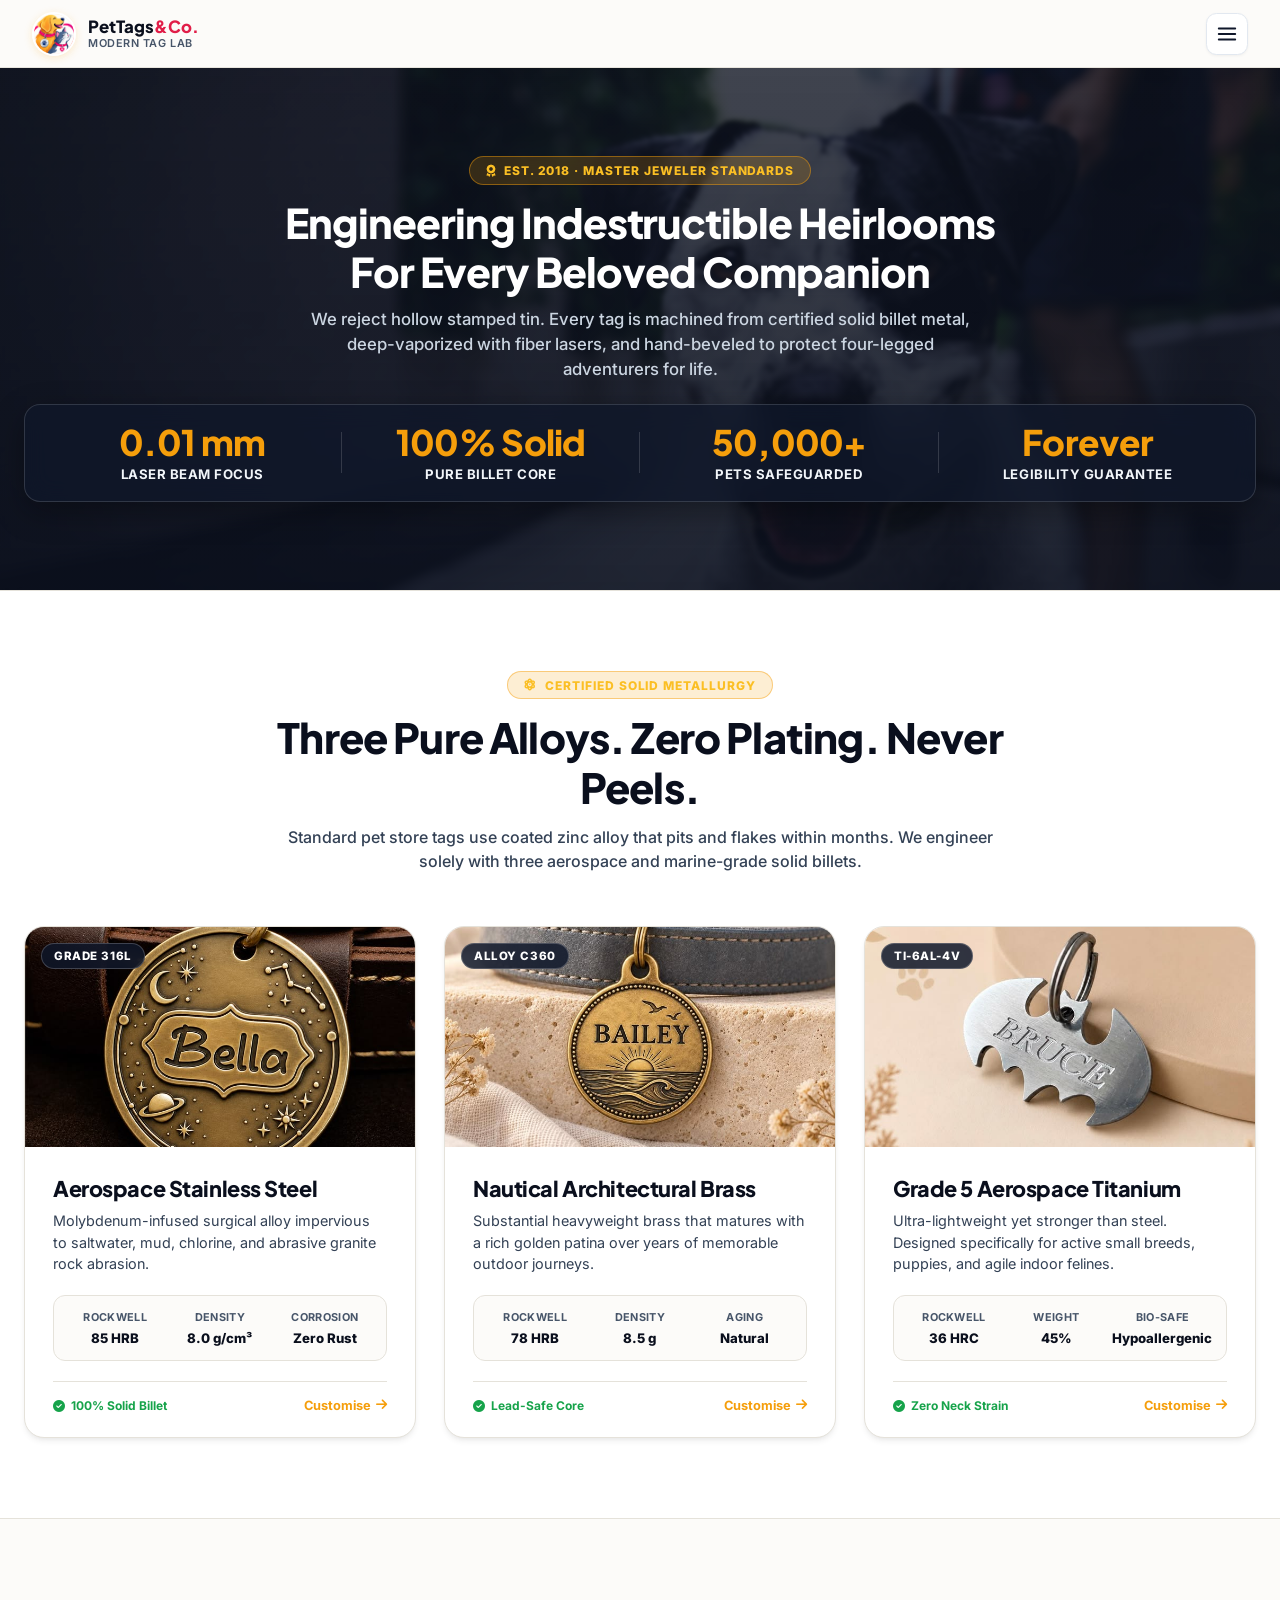
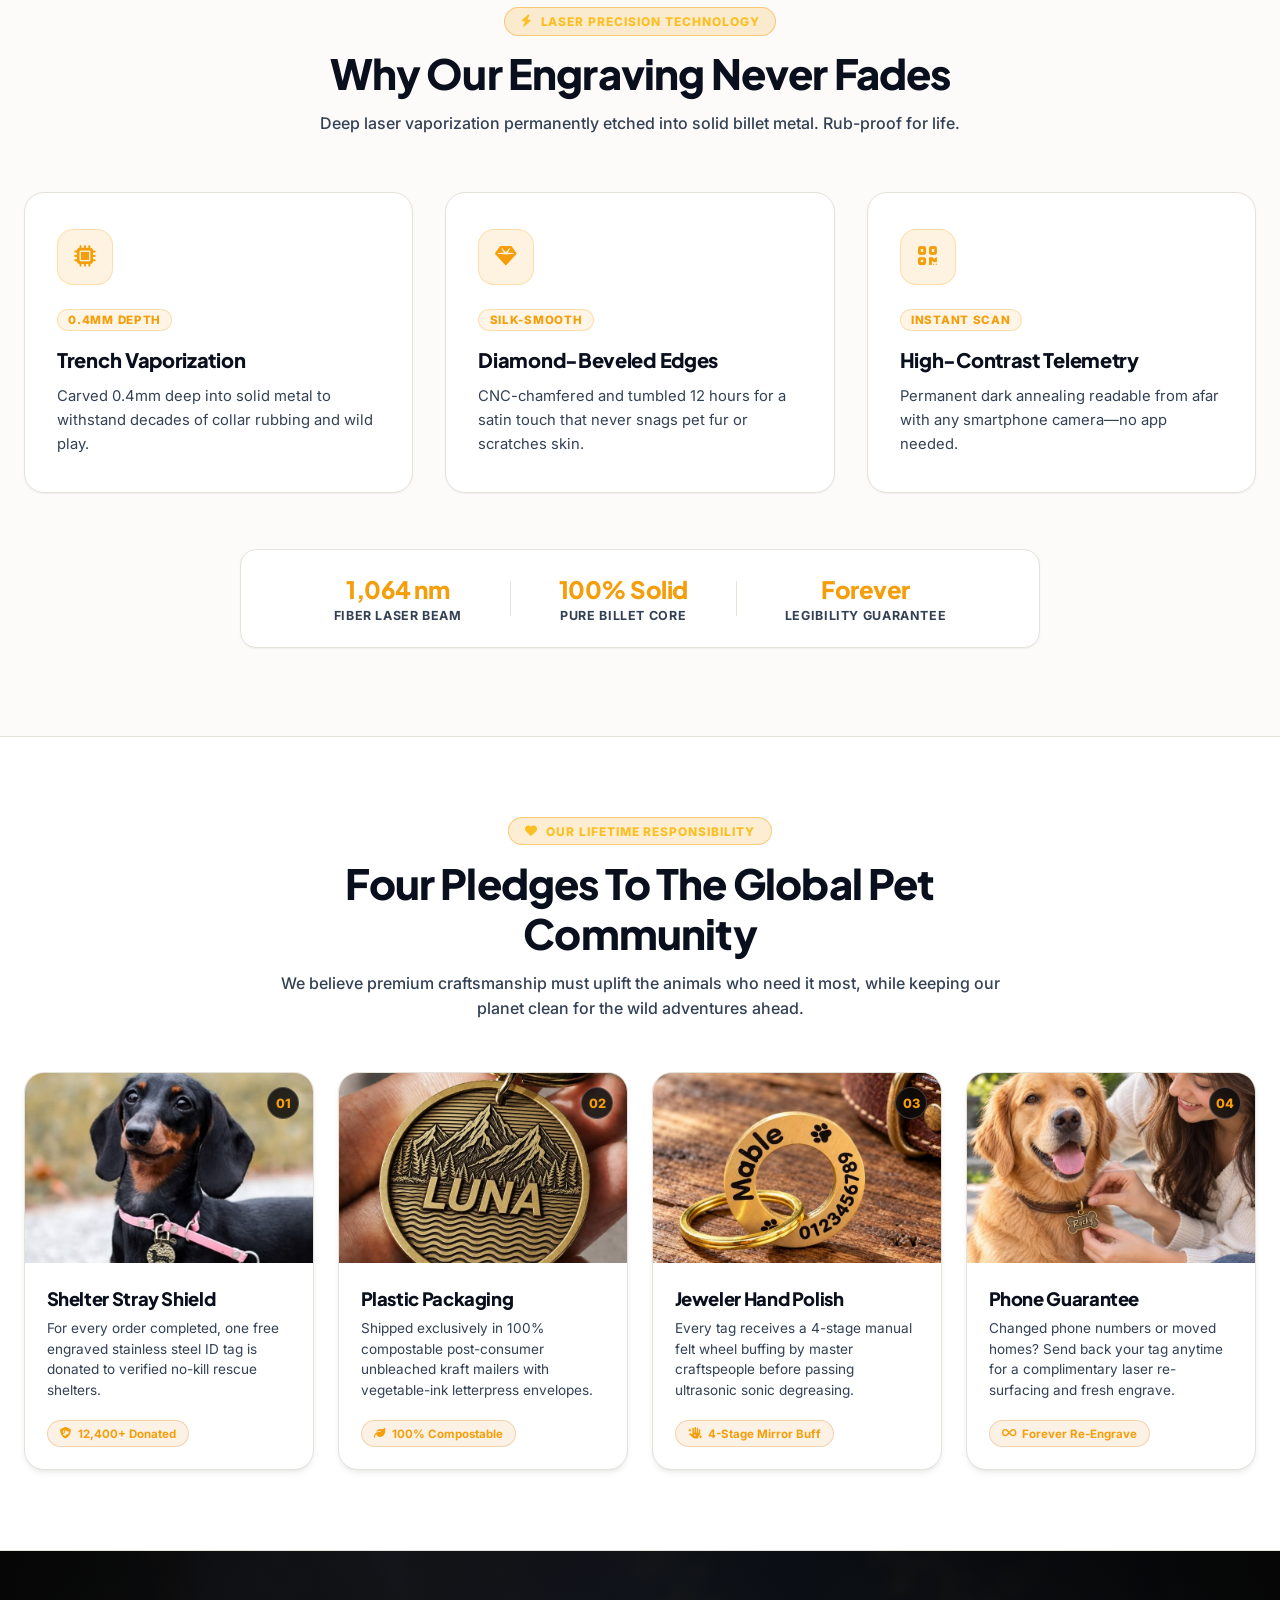
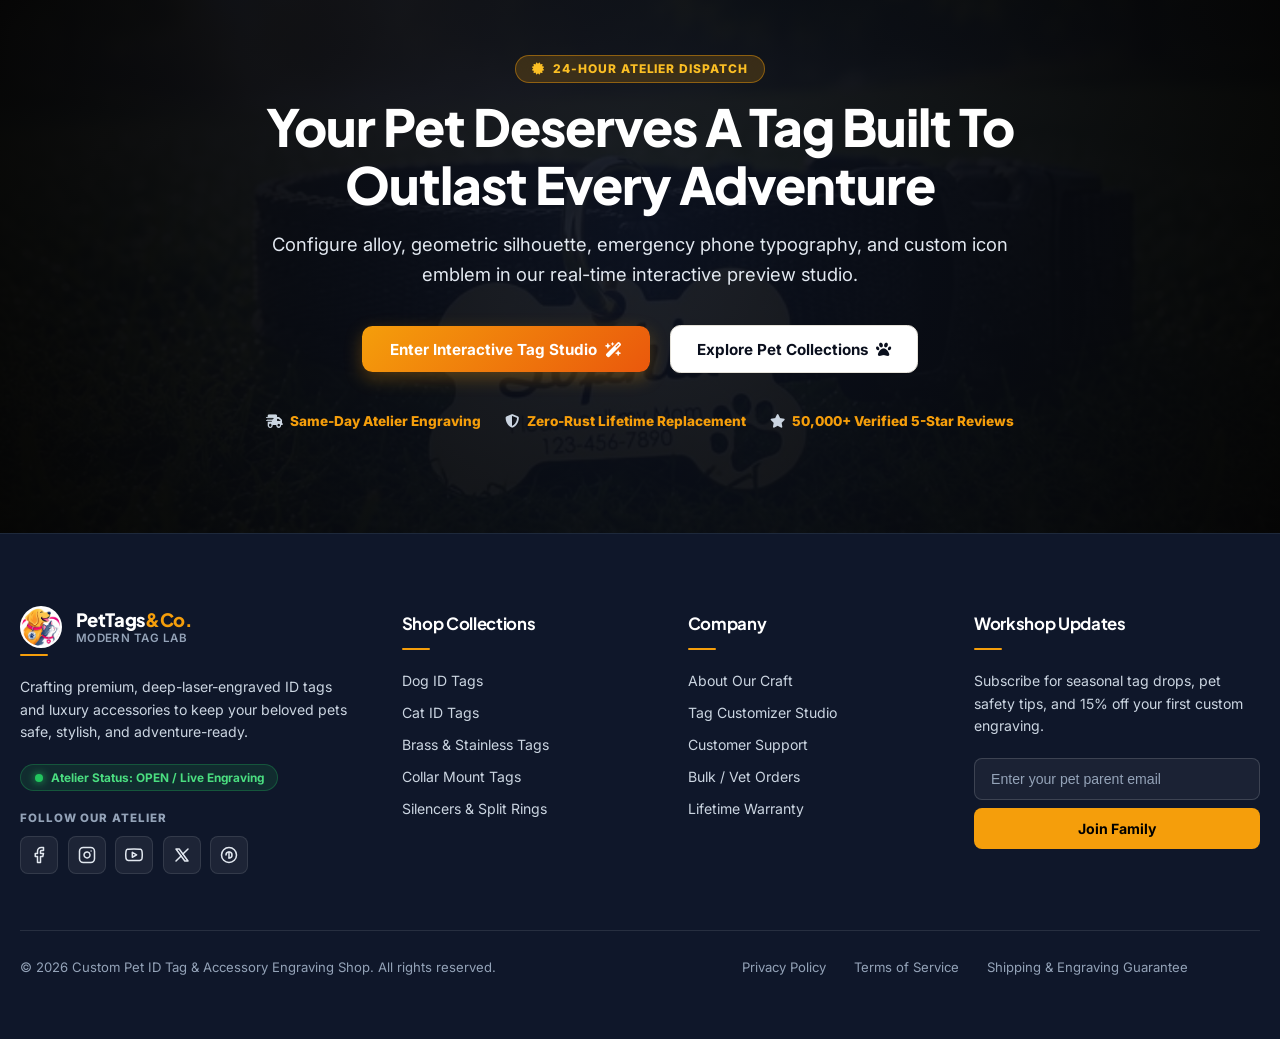
==== commit 2fbfb519: "update" ====
--- a/about.html
+++ b/about.html
@@ -149,12 +149,6 @@
         <!-- RTL/LTR Button -->
         <button type="button" class="ctrl-btn js-rtl-toggle" aria-label="Toggle Direction (LTR/RTL)"
           title="Switch RTL/LTR">
-          <svg class="rtl-icon" viewBox="0 0 24 24" fill="none" stroke="currentColor" stroke-width="2"
-            stroke-linecap="round" stroke-linejoin="round">
-            <circle cx="12" cy="12" r="10"></circle>
-            <line x1="2" y1="12" x2="22" y2="12"></line>
-            <path d="M12 2a15.3 15.3 0 0 1 4 10 15.3 15.3 0 0 1-4 10 15.3 15.3 0 0 1-4-10 15.3 15.3 0 0 1 4-10z"></path>
-          </svg>
           <span class="rtl-text font-bold text-xs rtl-badge-text">RTL</span>
         </button>
 
@@ -289,12 +283,6 @@
         </button>
 
         <button type="button" class="drawer-ctrl-item js-rtl-toggle" aria-label="Toggle Direction (LTR/RTL)">
-          <svg viewBox="0 0 24 24" fill="none" stroke="currentColor" stroke-width="2" stroke-linecap="round"
-            stroke-linejoin="round" style="width:16px;height:16px;">
-            <circle cx="12" cy="12" r="10"></circle>
-            <line x1="2" y1="12" x2="22" y2="12"></line>
-            <path d="M12 2a15.3 15.3 0 0 1 4 10 15.3 15.3 0 0 1-4 10 15.3 15.3 0 0 1-4-10 15.3 15.3 0 0 1 4-10z"></path>
-          </svg>
           <span class="rtl-text font-bold">RTL</span>
           <span>Switch</span>
         </button>
--- a/assets/css/style.css
+++ b/assets/css/style.css
@@ -519,19 +519,15 @@
 
 /* RTL Toggle Button specifics */
 .ctrl-btn.js-rtl-toggle {
-  min-width: 44px;
+  min-width: 48px;
   padding: 0 0.85rem;
-  gap: 0.4rem;
-  font-size: 0.8rem;
-  font-weight: 700;
+  font-size: 0.82rem;
+  font-weight: 800;
   letter-spacing: 0.04em;
-}
-
-.ctrl-btn.js-rtl-toggle .rtl-icon {
-  width: 15px;
-  height: 15px;
-  stroke-width: 2.2;
-  flex-shrink: 0;
+  display: inline-flex;
+  align-items: center;
+  justify-content: center;
+  text-align: center;
 }
 
 /* Dark Mode Toggle Button specifics */
@@ -711,11 +707,26 @@
   transform: translateX(-100%);
 }
 
-.mobile-drawer.is-open {
-  transform: translateX(0);
-}
-
-@media (min-width: 1025px) {
+.mobile-drawer.is-open,
+[dir="rtl"] .mobile-drawer.is-open,
+#mobile-drawer.is-open,
+[dir="rtl"] #mobile-drawer.is-open {
+  transform: translateX(0) !important;
+  display: flex !important;
+  visibility: visible !important;
+  opacity: 1 !important;
+  pointer-events: auto !important;
+}
+
+.mobile-drawer-backdrop.is-open,
+#mobile-drawer-backdrop.is-open {
+  display: block !important;
+  visibility: visible !important;
+  opacity: 1 !important;
+  pointer-events: auto !important;
+}
+
+@media (min-width: 1367px) {
   .mobile-drawer,
   .mobile-drawer-backdrop,
   #mobile-drawer,
@@ -724,12 +735,6 @@
     visibility: hidden !important;
     opacity: 0 !important;
     pointer-events: none !important;
-    transform: translateX(100%) !important;
-  }
-
-  [dir="rtl"] .mobile-drawer,
-  [dir="rtl"] #mobile-drawer {
-    transform: translateX(-100%) !important;
   }
 }
 
@@ -3588,7 +3593,7 @@
 .products-hero-section {
   position: relative;
   min-height: clamp(520px, 58vh, 600px);
-  padding: 4.5rem 0;
+  padding: 3.25rem 0;
   display: flex;
   align-items: center;
   justify-content: center;
@@ -4039,7 +4044,7 @@
 .design-hero-section {
   position: relative;
   min-height: clamp(520px, 58vh, 600px);
-  padding: 4.5rem 0;
+  padding: 3.25rem 0;
   display: flex;
   align-items: center;
   justify-content: center;
@@ -4088,15 +4093,15 @@
 }
 
 .design-hero-center-wrap .hero-pill {
-  margin-bottom: 1.5rem;
+  margin-bottom: 1rem;
 }
 
 .design-hero-center-wrap .hero-title {
-  font-size: clamp(2.4rem, 5vw, 4rem);
-  font-weight: 800;
-  line-height: 1.15;
+  font-size: clamp(2rem, 3.8vw, 3.25rem);
+  font-weight: 800;
+  line-height: 1.18;
   color: #ffffff;
-  margin-bottom: 1.25rem;
+  margin-bottom: 0.85rem;
   letter-spacing: -0.02em;
   text-align: center;
 }
@@ -4106,11 +4111,11 @@
 }
 
 .design-hero-center-wrap .hero-desc {
-  font-size: 1.15rem;
-  line-height: 1.65;
+  font-size: clamp(0.98rem, 1.4vw, 1.1rem);
+  line-height: 1.55;
   color: #cbd5e1;
-  margin-bottom: 2.25rem;
-  max-width: 44rem;
+  margin-bottom: 1.75rem;
+  max-width: 42rem;
   text-align: center;
 }
 
@@ -4120,7 +4125,7 @@
   justify-content: center;
   gap: 1.25rem;
   flex-wrap: wrap;
-  margin-bottom: 2rem;
+  margin-bottom: 0;
 }
 
 .design-hero-badges-row {
@@ -4745,7 +4750,7 @@
 .about-hero-section {
   position: relative;
   min-height: clamp(520px, 58vh, 600px);
-  padding: 4.5rem 0;
+  padding: 3.25rem 0;
   display: flex;
   align-items: center;
   justify-content: center;
@@ -4786,7 +4791,7 @@
 .about-hero-header {
   text-align: center;
   max-width: 52rem;
-  margin: 0 auto 3rem;
+  margin: 0 auto 1.25rem;
 }
 
 .about-eyebrow {
@@ -4802,25 +4807,28 @@
   letter-spacing: 0.08em;
   text-transform: uppercase;
   border-radius: 9999px;
-  margin-bottom: 1.25rem;
+  margin-bottom: 0.85rem;
   backdrop-filter: blur(8px);
 }
 
 .about-hero-title {
-  font-size: clamp(2.1rem, 4.5vw, 3.4rem);
-  font-weight: 800;
-  line-height: 1.15;
+  font-size: clamp(1.9rem, 3.2vw, 2.75rem);
+  font-weight: 800;
+  line-height: 1.18;
   color: #ffffff;
   letter-spacing: -0.025em;
-  margin-bottom: 1rem;
+  margin-bottom: 0.75rem;
+  max-width: 48rem;
+  margin-left: auto;
+  margin-right: auto;
 }
 
 .about-hero-subtitle {
-  font-size: clamp(1rem, 1.8vw, 1.15rem);
+  font-size: clamp(0.95rem, 1.4vw, 1.05rem);
   color: #cbd5e1;
-  line-height: 1.6;
+  line-height: 1.5;
   max-width: 42rem;
-  margin: 0 auto 2.25rem;
+  margin: 0 auto;
   font-weight: 500;
 }
 
@@ -4832,11 +4840,12 @@
   background: rgba(15, 23, 42, 0.75);
   border: 1px solid rgba(255, 255, 255, 0.14);
   border-radius: 1rem;
-  padding: 1.5rem 2rem;
+  padding: 1.15rem 1.75rem;
   box-shadow: 0 10px 30px rgba(0, 0, 0, 0.35);
   backdrop-filter: blur(12px);
   -webkit-backdrop-filter: blur(12px);
-  margin-bottom: 3.5rem;
+  margin-top: 1.35rem;
+  margin-bottom: 0;
 }
 
 .about-telemetry-item {
@@ -5476,7 +5485,7 @@
 .accessories-hero-section {
   position: relative;
   min-height: clamp(520px, 58vh, 600px);
-  padding: 4.5rem 0;
+  padding: 3.25rem 0;
   display: flex;
   align-items: center;
   justify-content: center;
@@ -5514,16 +5523,23 @@
   z-index: 3;
 }
 
+.accessories-hero-center-wrap,
 .accessories-hero-grid {
-  display: grid;
-  grid-template-columns: 1.15fr 1fr;
-  gap: 3.5rem;
-  align-items: center;
+  display: flex;
+  flex-direction: column;
+  align-items: center;
+  text-align: center;
+  max-width: 880px;
+  margin: 0 auto;
+  width: 100%;
 }
 
 .accessories-hero-content {
   display: flex;
   flex-direction: column;
+  align-items: center;
+  text-align: center;
+  width: 100%;
 }
 
 .accessories-eyebrow {
@@ -5551,15 +5567,17 @@
   color: #ffffff;
   letter-spacing: -0.025em;
   margin-bottom: 1rem;
+  text-align: center;
 }
 
 .accessories-hero-desc {
   font-size: clamp(1rem, 1.8vw, 1.15rem);
   color: #cbd5e1;
   line-height: 1.6;
-  margin-bottom: 1.75rem;
-  max-width: 38rem;
+  margin: 0 auto 1.75rem auto;
+  max-width: 44rem;
   font-weight: 500;
+  text-align: center;
 }
 
 /* Category Filter Chips */
@@ -5633,7 +5651,7 @@
 
 .accessories-hero-img {
   width: 100%;
-  height: 460px;
+  height: 350px;
   object-fit: cover;
   display: block;
 }
@@ -6189,7 +6207,7 @@
 .contact-hero-section {
   position: relative;
   min-height: clamp(520px, 58vh, 600px);
-  padding: 4.5rem 0;
+  padding: 3.25rem 0;
   display: flex;
   align-items: center;
   justify-content: center;
@@ -6227,16 +6245,23 @@
   z-index: 3;
 }
 
+.contact-hero-center-wrap,
 .contact-hero-grid {
-  display: grid;
-  grid-template-columns: 1.15fr 1fr;
-  gap: 3.5rem;
-  align-items: center;
+  display: flex;
+  flex-direction: column;
+  align-items: center;
+  text-align: center;
+  max-width: 1040px;
+  margin: 0 auto;
+  width: 100%;
 }
 
 .contact-hero-content {
   display: flex;
   flex-direction: column;
+  align-items: center;
+  text-align: center;
+  width: 100%;
 }
 
 .contact-eyebrow {
@@ -6264,22 +6289,27 @@
   color: #ffffff;
   letter-spacing: -0.025em;
   margin-bottom: 1rem;
+  text-align: center;
 }
 
 .contact-hero-desc {
   font-size: clamp(1rem, 1.8vw, 1.15rem);
   color: #cbd5e1;
   line-height: 1.6;
-  margin-bottom: 2rem;
-  max-width: 38rem;
+  margin: 0 auto 2rem auto;
+  max-width: 44rem;
   font-weight: 500;
+  text-align: center;
 }
 
 /* 3 Quick Direct Contact Channel Cards */
 .contact-channels-list {
-  display: flex;
-  flex-direction: column;
-  gap: 0.85rem;
+  display: grid;
+  grid-template-columns: repeat(3, 1fr);
+  gap: 1.15rem;
+  width: 100%;
+  max-width: 1040px;
+  margin: 0 auto;
 }
 
 .contact-channel-item {
@@ -6370,7 +6400,7 @@
 
 .contact-hero-img {
   width: 100%;
-  height: 480px;
+  height: 350px;
   object-fit: cover;
   display: block;
 }
--- a/assets/css/responsive.css
+++ b/assets/css/responsive.css
@@ -11,8 +11,28 @@
   }
 }
 
-/* Ensure mobile drawer & backdrop can NEVER display on desktop (> 1024px) */
-@media (min-width: 1025px) {
+/* Mobile Drawer & Backdrop: Strict State Management */
+.mobile-drawer.is-open,
+[dir="rtl"] .mobile-drawer.is-open,
+#mobile-drawer.is-open,
+[dir="rtl"] #mobile-drawer.is-open {
+  transform: translateX(0) !important;
+  display: flex !important;
+  visibility: visible !important;
+  opacity: 1 !important;
+  pointer-events: auto !important;
+}
+
+.mobile-drawer-backdrop.is-open,
+#mobile-drawer-backdrop.is-open {
+  display: block !important;
+  visibility: visible !important;
+  opacity: 1 !important;
+  pointer-events: auto !important;
+}
+
+/* Ensure mobile drawer is never displayed on large desktop (> 1366px) */
+@media (min-width: 1367px) {
   .mobile-drawer,
   .mobile-drawer-backdrop,
   #mobile-drawer,
@@ -21,12 +41,6 @@
     visibility: hidden !important;
     opacity: 0 !important;
     pointer-events: none !important;
-    transform: translateX(100%) !important;
-  }
-
-  [dir="rtl"] .mobile-drawer,
-  [dir="rtl"] #mobile-drawer {
-    transform: translateX(-100%) !important;
   }
 }
 
@@ -63,11 +77,12 @@
 .accessories-hero-section,
 .contact-hero-section {
   min-height: clamp(520px, 58vh, 600px) !important;
+  height: clamp(520px, 58vh, 600px) !important;
   display: flex !important;
   align-items: center !important;
   justify-content: center !important;
   box-sizing: border-box !important;
-  padding: 4.5rem 0 !important;
+  padding: 3.25rem 0 !important;
   position: relative !important;
   overflow: hidden !important;
 }
@@ -82,9 +97,31 @@
   z-index: 3 !important;
 }
 
-/* iPad Pro (11-inch & 12.9-inch in Landscape / Touch Tablets up to 1366px)
+/* Constrain split-layout hero visuals so they fit within the identical 520px-600px height */
+@media (min-width: 1025px) {
+  .accessories-hero-center-wrap,
+  .contact-hero-center-wrap,
+  .accessories-hero-grid,
+  .contact-hero-grid {
+    display: flex !important;
+    flex-direction: column !important;
+    align-items: center !important;
+    text-align: center !important;
+    margin: 0 auto !important;
+  }
+
+  .about-hero-header {
+    margin: 0 auto 1.25rem !important;
+  }
+
+  .about-telemetry-strip {
+    margin-bottom: 0 !important;
+  }
+}
+
+/* iPad Pro (11-inch & 12.9-inch in Portrait & Landscape up to 1366px)
    Strictly ONLY the Menu Button in Header */
-@media only screen and (min-width: 1025px) and (max-width: 1366px) and (-webkit-min-device-pixel-ratio: 1.5) and (pointer: coarse) {
+@media screen and (min-width: 1025px) and (max-width: 1366px) {
   .nav-desktop {
     display: none !important;
   }
@@ -213,8 +250,16 @@
   .about-hero-section,
   .accessories-hero-section,
   .contact-hero-section {
-    min-height: 480px !important;
-    padding: 3rem 0 !important;
+    min-height: calc(100vh - var(--header-height)) !important;
+    min-height: calc(100dvh - var(--header-height)) !important;
+    height: auto !important;
+    display: flex !important;
+    align-items: center !important;
+    justify-content: center !important;
+    box-sizing: border-box !important;
+    padding: 2.25rem 0 !important;
+    position: relative !important;
+    overflow: visible !important;
   }
 
   #scroll-to-top {
@@ -1091,8 +1136,10 @@
     padding: 1.5rem;
   }
   .contact-support-grid {
-    grid-template-columns: repeat(2, minmax(0, 1fr));
-    gap: 1.25rem;
+    grid-template-columns: 1fr;
+    gap: 1.5rem;
+    max-width: 26rem;
+    margin: 0 auto;
   }
   .contact-map-frame-wrap,
   .contact-map-frame-wrap iframe {
@@ -1304,6 +1351,72 @@
     padding: 0 0.75rem;
   }
 
+  /* -------------------------------------------------------------------------
+     1B. DESIGN HERO & CTA BUTTONS (ONE BY ONE ON MOBILE: 360, 375, 393, 440)
+     ------------------------------------------------------------------------- */
+  .design-hero-section {
+    padding: 2.25rem 0 !important;
+  }
+
+  .design-hero-center-wrap {
+    width: 100% !important;
+    max-width: 100% !important;
+    margin: 0 auto !important;
+    padding: 0 0.5rem !important;
+    box-sizing: border-box !important;
+  }
+
+  .design-hero-center-wrap .hero-pill {
+    font-size: 0.78rem !important;
+    padding: 0.35rem 0.85rem !important;
+    margin-bottom: 0.85rem !important;
+    line-height: 1.3 !important;
+  }
+
+  .design-hero-center-wrap .hero-title {
+    font-size: clamp(1.65rem, 5.8vw, 2.1rem) !important;
+    line-height: 1.2 !important;
+    margin-bottom: 0.75rem !important;
+    letter-spacing: -0.015em !important;
+    text-align: center !important;
+    padding: 0 0.25rem !important;
+  }
+
+  .design-hero-center-wrap .hero-desc {
+    font-size: 0.9rem !important;
+    line-height: 1.5 !important;
+    margin-bottom: 1.5rem !important;
+    color: #cbd5e1 !important;
+    max-width: 30rem !important;
+    padding: 0 0.5rem !important;
+    margin-left: auto !important;
+    margin-right: auto !important;
+  }
+
+  .design-hero-center-wrap .hero-btn-group {
+    display: flex !important;
+    flex-direction: column !important;
+    width: 100% !important;
+    max-width: 20rem !important;
+    margin: 0 auto !important;
+    gap: 0.75rem !important;
+    margin-bottom: 0 !important;
+    box-sizing: border-box !important;
+  }
+
+  .design-hero-center-wrap .hero-btn-group a,
+  .design-hero-center-wrap .hero-btn-group .btn {
+    width: 100% !important;
+    box-sizing: border-box !important;
+    display: inline-flex !important;
+    align-items: center !important;
+    justify-content: center !important;
+    text-align: center !important;
+    padding: 0.85rem 1.25rem !important;
+    font-size: 0.95rem !important;
+    border-radius: 0.75rem !important;
+  }
+
   /* Segmented Filter Card on Mobile (No Distorted Oval) */
   .species-filter-nav {
     display: flex !important;
@@ -1520,6 +1633,55 @@
     width: 100% !important;
     max-width: 240px !important;
     margin: 0.75rem auto 0 !important;
+  }
+
+  /* Contact Us Atelier Support Hubs -> ONE BY ONE (360, 375, 393, 440) */
+  .contact-support-grid {
+    grid-template-columns: 1fr !important;
+    gap: 1.5rem !important;
+    max-width: 440px !important;
+    margin: 0 auto !important;
+  }
+
+  .support-card {
+    width: 100% !important;
+    max-width: 100% !important;
+    margin: 0 auto !important;
+  }
+
+  .support-card-img-wrap {
+    height: 220px !important;
+    width: 100% !important;
+  }
+
+  .support-card-img-wrap img {
+    height: 100% !important;
+    width: 100% !important;
+    object-fit: cover !important;
+  }
+
+  .support-card-body {
+    padding: 1.35rem 1.25rem 1.25rem !important;
+  }
+
+  .support-title {
+    font-size: 1.22rem !important;
+    line-height: 1.3 !important;
+    margin-bottom: 0.5rem !important;
+  }
+
+  .support-desc {
+    font-size: 0.9rem !important;
+    line-height: 1.55 !important;
+    min-height: auto !important;
+    margin-bottom: 1.15rem !important;
+  }
+
+  .btn-support-action {
+    width: 100% !important;
+    padding: 0.75rem 1rem !important;
+    font-size: 0.88rem !important;
+    border-radius: 0.75rem !important;
   }
 
   /* About Us Metallurgy Bench Cards -> ONE BY ONE (360, 375, 412, 427, 440) */
@@ -1875,6 +2037,24 @@
   .about-pledge-body {
     padding: 1.25rem 1.15rem !important;
   }
+
+  /* Contact Support Cards 440px */
+  .contact-support-grid {
+    max-width: 100% !important;
+    gap: 1.35rem !important;
+  }
+
+  .support-card-img-wrap {
+    height: 200px !important;
+  }
+
+  .support-title {
+    font-size: 1.15rem !important;
+  }
+
+  .support-desc {
+    font-size: 0.88rem !important;
+  }
 }
 
 /* 393px / 375px Viewports (iPhone 14/15/16 Standard, iPhone SE, iPhone 12/13 mini) */
@@ -1904,6 +2084,40 @@
     padding: 0 0.35rem;
   }
 
+  /* Design Hero Mobile 393px / 375px */
+  .design-hero-section {
+    padding: 2rem 0 !important;
+  }
+
+  .design-hero-center-wrap .hero-pill {
+    font-size: 0.74rem !important;
+    padding: 0.32rem 0.8rem !important;
+    margin-bottom: 0.75rem !important;
+  }
+
+  .design-hero-center-wrap .hero-title {
+    font-size: 1.65rem !important;
+    line-height: 1.2 !important;
+    margin-bottom: 0.65rem !important;
+  }
+
+  .design-hero-center-wrap .hero-desc {
+    font-size: 0.85rem !important;
+    line-height: 1.45 !important;
+    margin-bottom: 1.25rem !important;
+  }
+
+  .design-hero-center-wrap .hero-btn-group {
+    max-width: 100% !important;
+    gap: 0.65rem !important;
+  }
+
+  .design-hero-center-wrap .hero-btn-group a,
+  .design-hero-center-wrap .hero-btn-group .btn {
+    padding: 0.8rem 1rem !important;
+    font-size: 0.9rem !important;
+  }
+
   .species-filter-nav {
     max-width: 330px !important;
     padding: 0.4rem !important;
@@ -2012,6 +2226,27 @@
   .about-spec-col-val {
     font-size: 0.78rem !important;
   }
+
+  /* Contact Support Cards 393px / 375px */
+  .contact-support-grid {
+    gap: 1.25rem !important;
+  }
+
+  .support-card-img-wrap {
+    height: 185px !important;
+  }
+
+  .support-card-body {
+    padding: 1.15rem 1rem !important;
+  }
+
+  .support-title {
+    font-size: 1.1rem !important;
+  }
+
+  .support-desc {
+    font-size: 0.85rem !important;
+  }
 }
 
 /* 360px Viewports (Samsung Galaxy S / Android compact baseline) */
@@ -2040,6 +2275,37 @@
     padding: 0 0.15rem;
   }
 
+  /* Design Hero Mobile 360px */
+  .design-hero-section {
+    padding: 1.75rem 0 !important;
+  }
+
+  .design-hero-center-wrap .hero-pill {
+    font-size: 0.7rem !important;
+    padding: 0.3rem 0.7rem !important;
+    margin-bottom: 0.65rem !important;
+  }
+
+  .design-hero-center-wrap .hero-title {
+    font-size: 1.5rem !important;
+    line-height: 1.22 !important;
+    margin-bottom: 0.6rem !important;
+    padding: 0 !important;
+  }
+
+  .design-hero-center-wrap .hero-desc {
+    font-size: 0.82rem !important;
+    line-height: 1.42 !important;
+    margin-bottom: 1.15rem !important;
+    padding: 0 !important;
+  }
+
+  .design-hero-center-wrap .hero-btn-group a,
+  .design-hero-center-wrap .hero-btn-group .btn {
+    padding: 0.75rem 0.9rem !important;
+    font-size: 0.88rem !important;
+  }
+
   .species-filter-nav {
     max-width: 100% !important;
     padding: 0.35rem !important;
@@ -2157,6 +2423,29 @@
 
   .about-foot-link span {
     font-size: 0.72rem !important;
+  }
+
+  /* Contact Support Cards 360px */
+  .contact-support-grid {
+    gap: 1.15rem !important;
+  }
+
+  .support-card-img-wrap {
+    height: 175px !important;
+  }
+
+  .support-title {
+    font-size: 1.05rem !important;
+  }
+
+  .support-desc {
+    font-size: 0.82rem !important;
+    line-height: 1.48 !important;
+  }
+
+  .btn-support-action {
+    padding: 0.65rem 0.85rem !important;
+    font-size: 0.82rem !important;
   }
 }
 
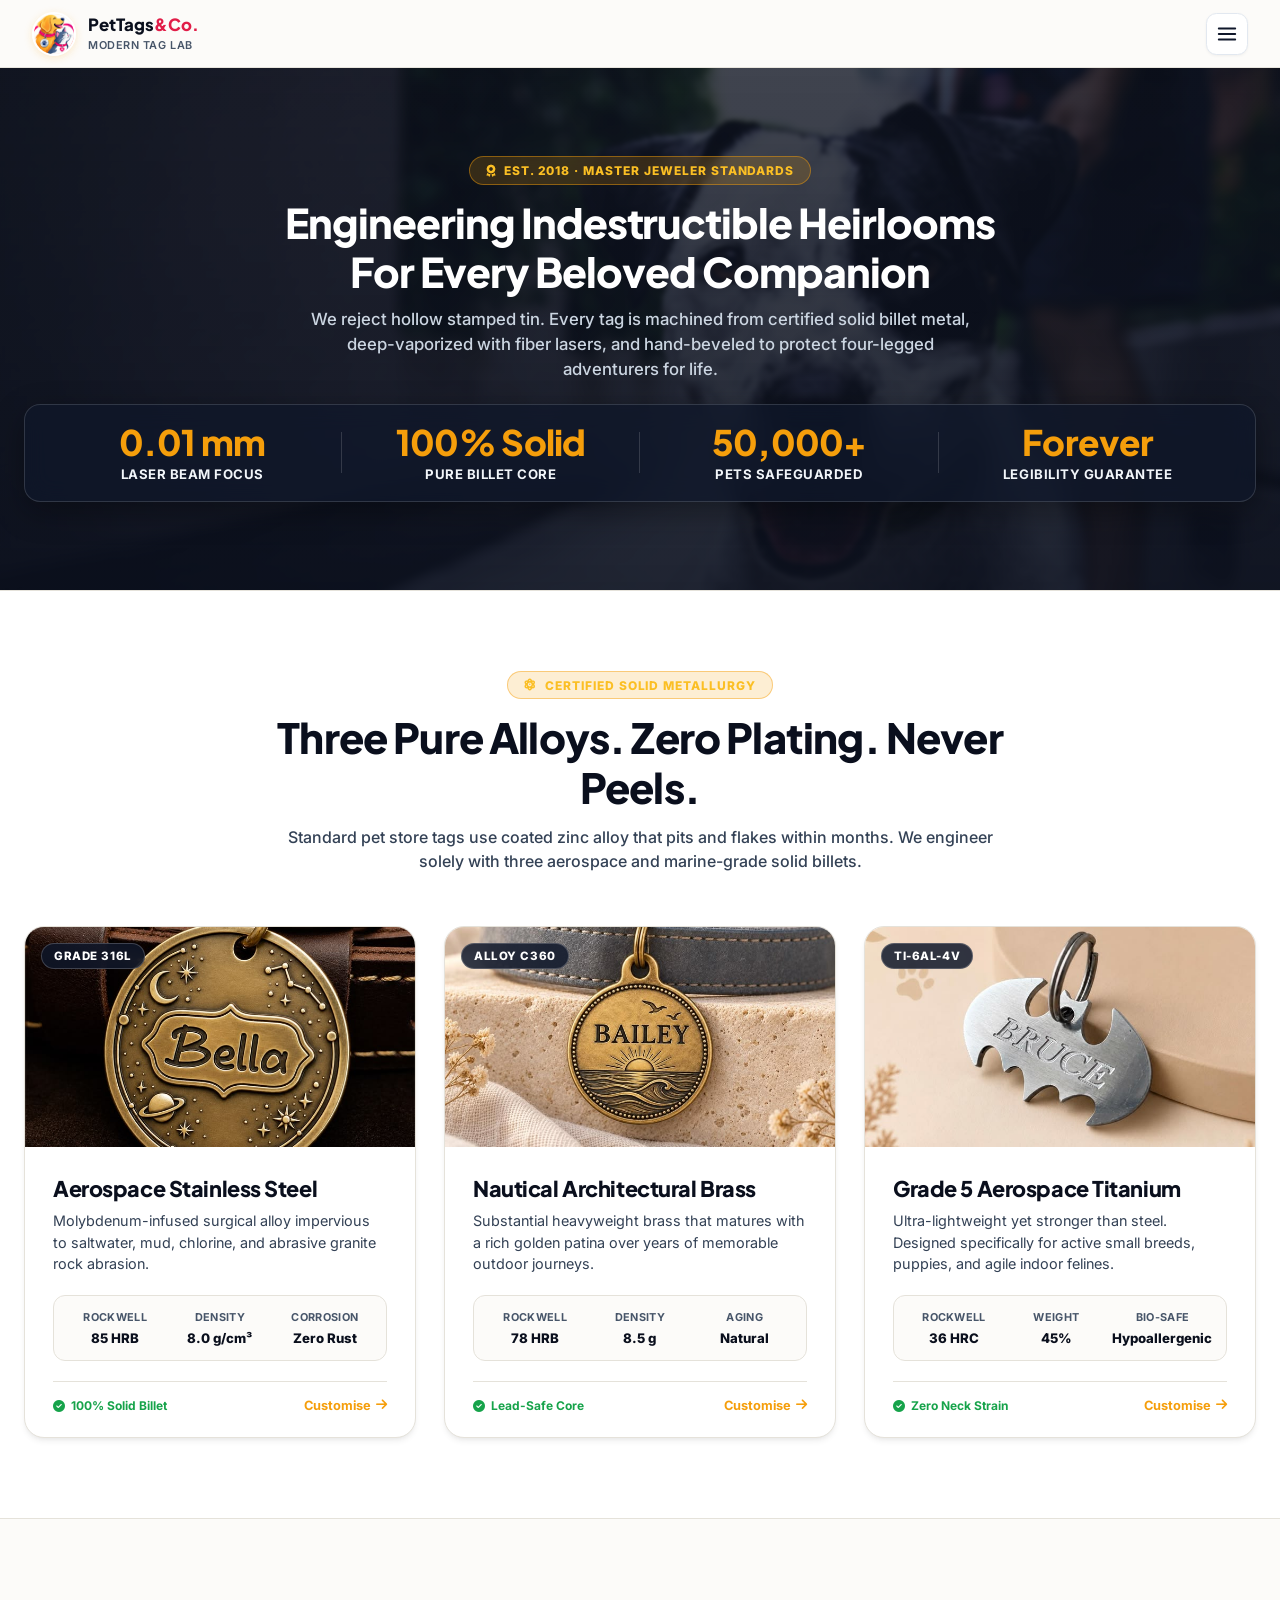
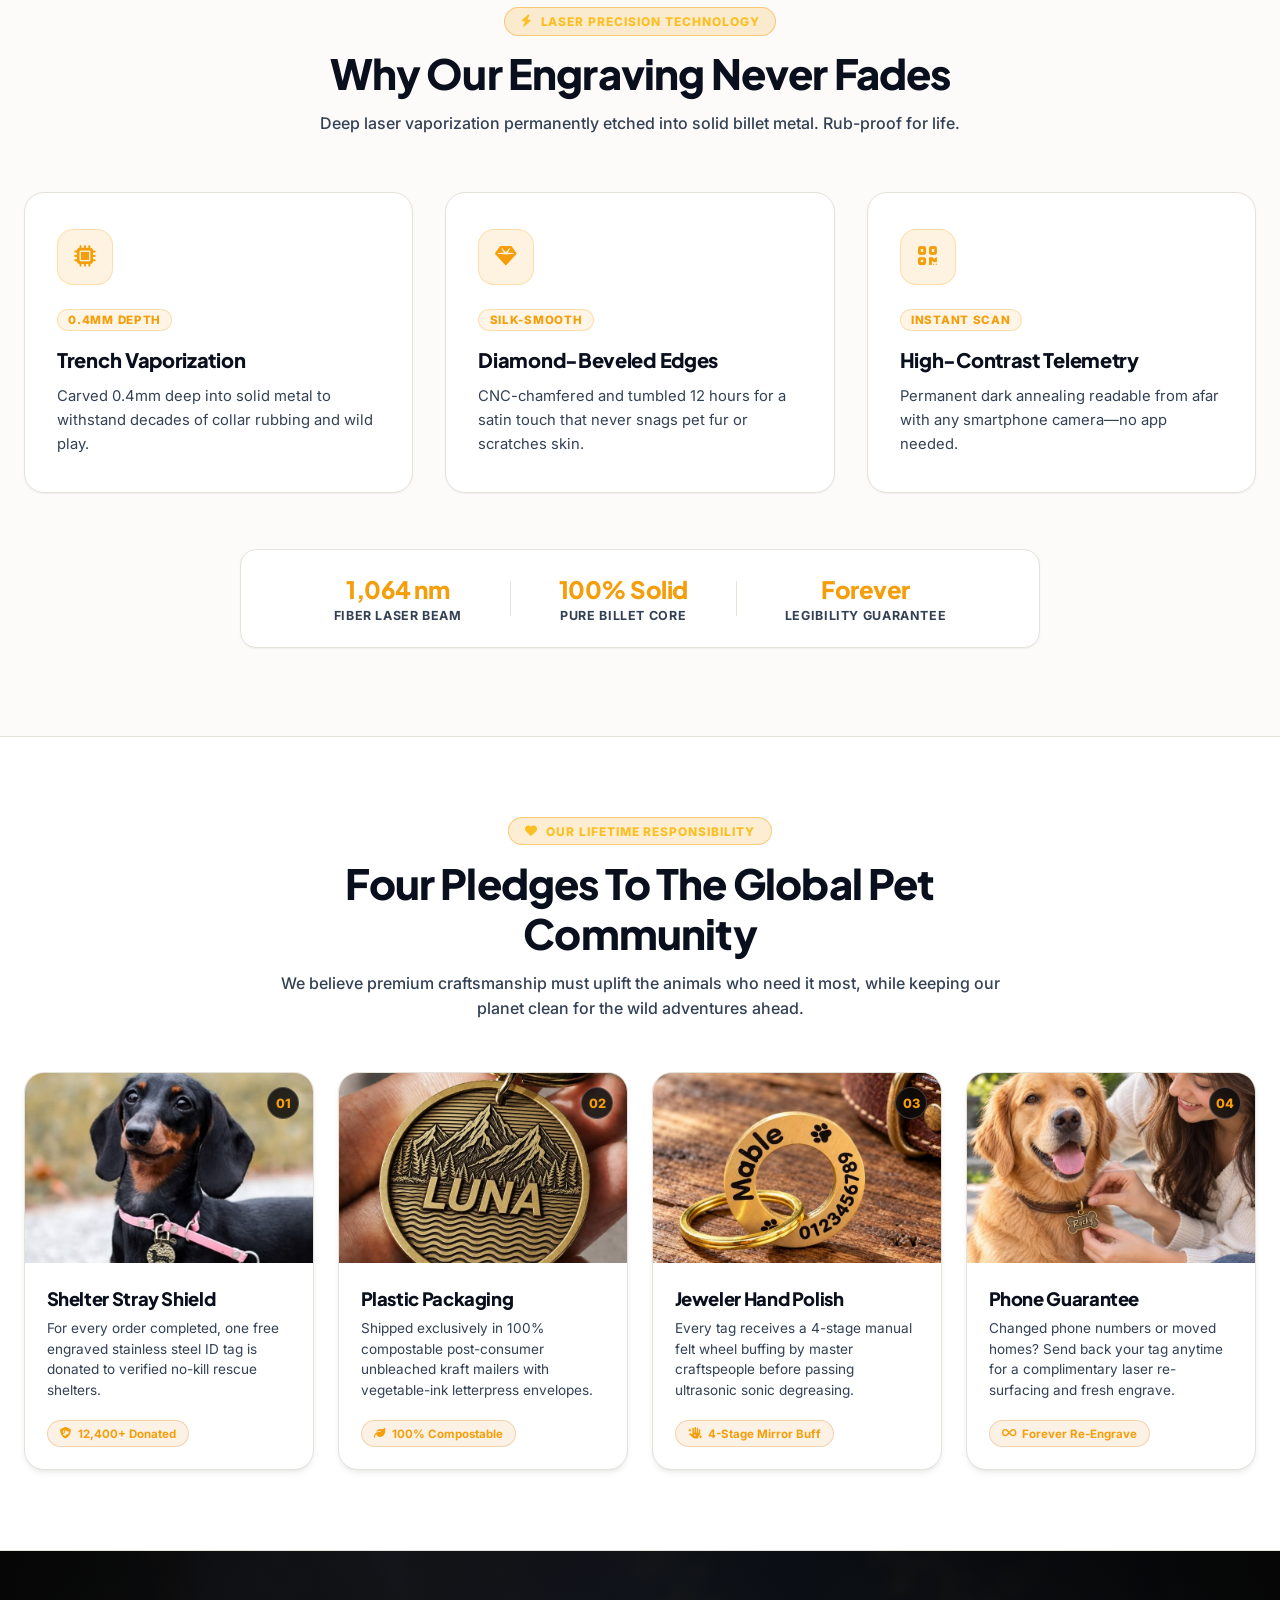
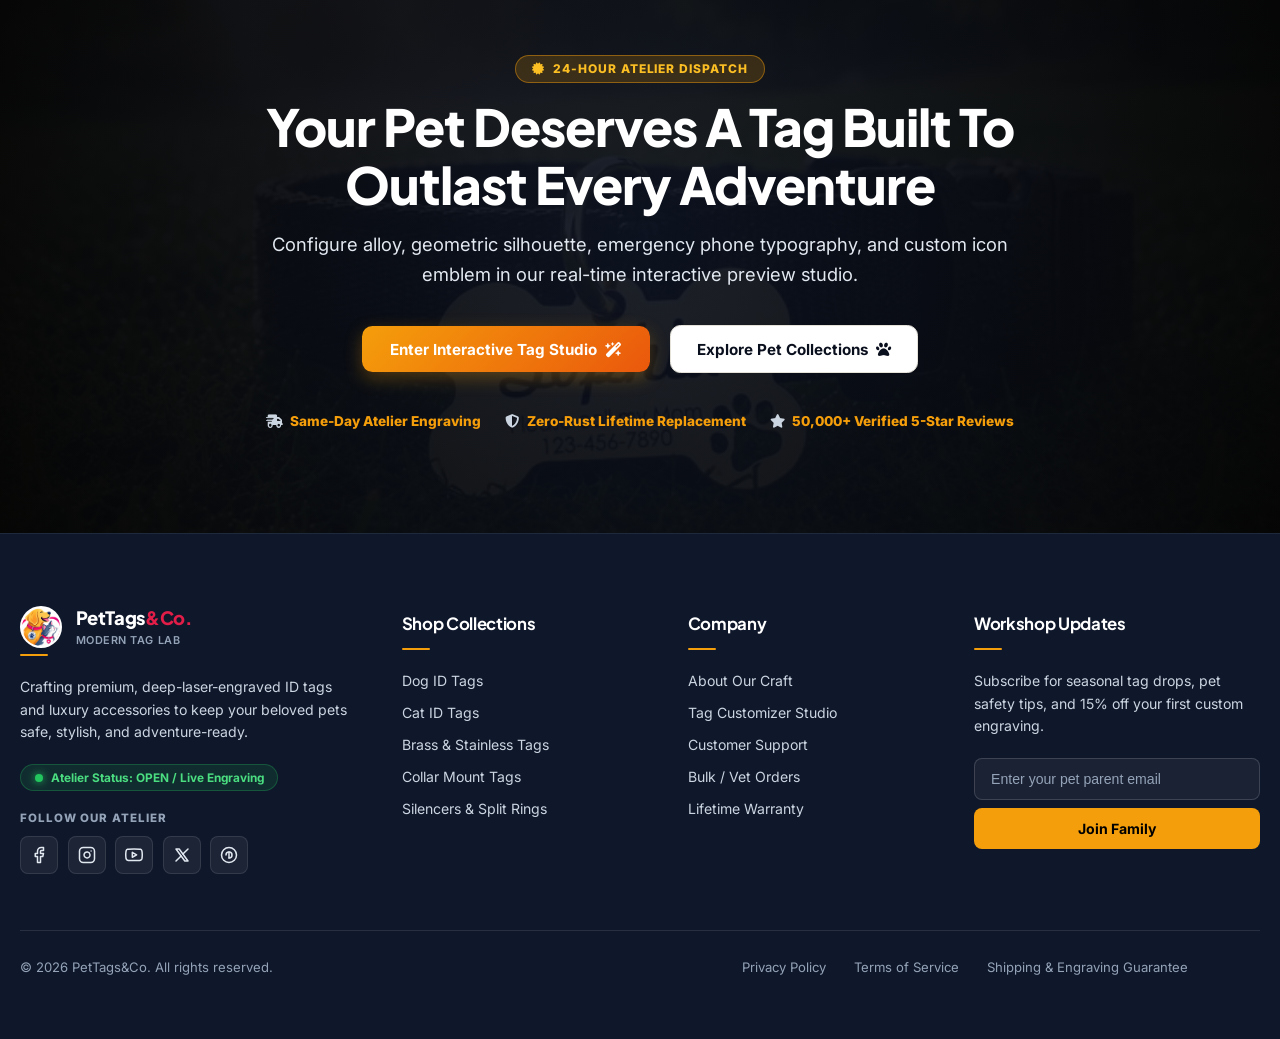
==== commit d53a682c: "update" ====
--- a/about.html
+++ b/about.html
@@ -875,7 +875,7 @@
 
       <!-- Footer Bottom Bar -->
       <div class="footer-bottom-bar">
-        <p>&copy; 2026 Custom Pet ID Tag &amp; Accessory Engraving Shop. All rights reserved.</p>
+        <p>&copy; 2026 PetTags&amp;Co. All rights reserved.</p>
         <ul class="footer-bottom-links">
           <li><a href="#">Privacy Policy</a></li>
           <li><a href="#">Terms of Service</a></li>
--- a/assets/css/style.css
+++ b/assets/css/style.css
@@ -301,6 +301,8 @@
 .brand-meta {
   display: flex;
   flex-direction: column;
+  gap: 0.35rem;
+  justify-content: center;
 }
 
 .brand-title {
@@ -323,6 +325,7 @@
   text-transform: uppercase;
   color: var(--text-light);
   white-space: nowrap;
+  line-height: 1.2;
 }
 
 /* Desktop Navigation (Exactly 6 Nav Items) */
@@ -1084,21 +1087,29 @@
   flex-shrink: 0;
 }
 
+.footer-brand-text {
+  display: flex;
+  flex-direction: column;
+  gap: 0.35rem;
+  justify-content: center;
+}
+
 .footer-brand-text h3 {
+  font-family: var(--font-heading);
   color: #ffffff;
   font-size: 1.15rem;
   font-weight: 800;
-  line-height: 1.2;
+  line-height: 1.15;
 }
 
 .footer-brand-text h3 span {
-  color: var(--color-primary);
+  color: var(--color-accent);
 }
 
 .footer-brand-text p {
-  font-size: 0.72rem;
+  font-size: 0.68rem;
   color: #94a3b8;
-  letter-spacing: 0.04em;
+  letter-spacing: 0.05em;
   text-transform: uppercase;
   font-weight: 600;
   line-height: 1.2;
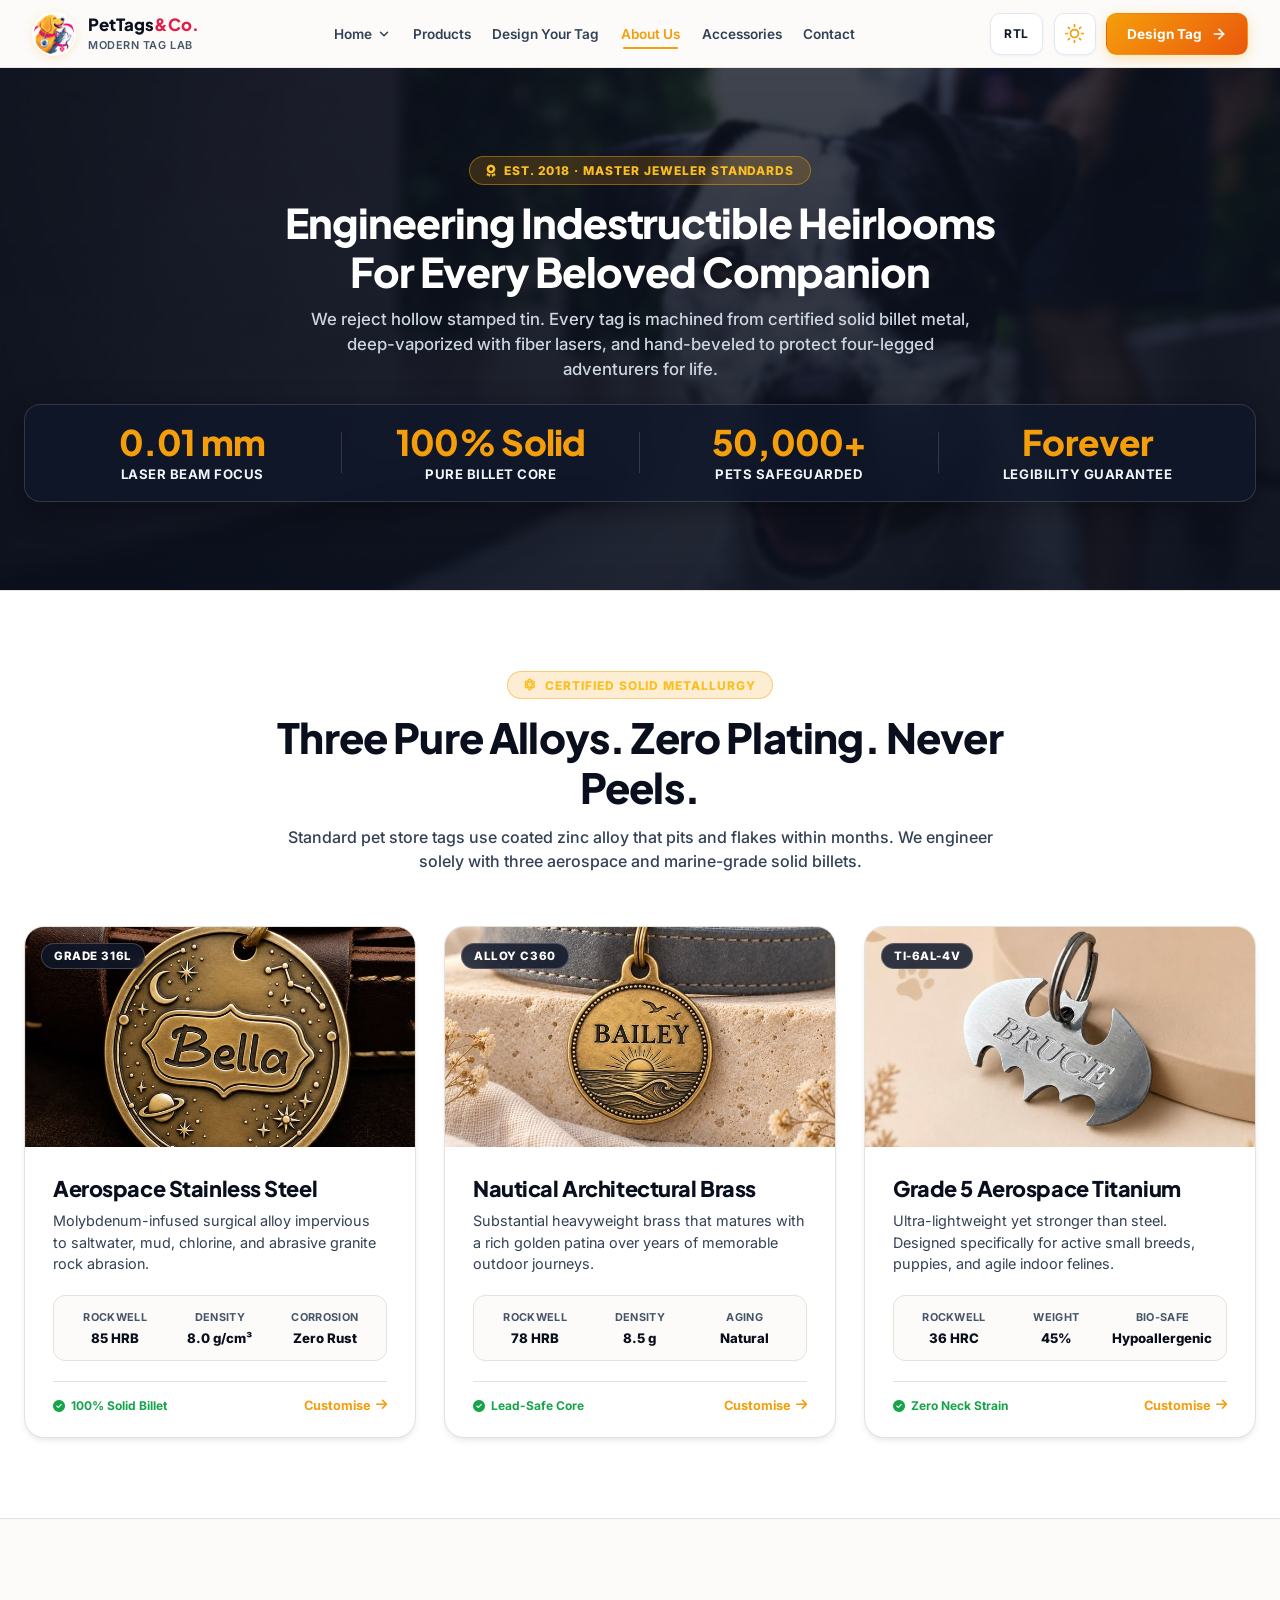
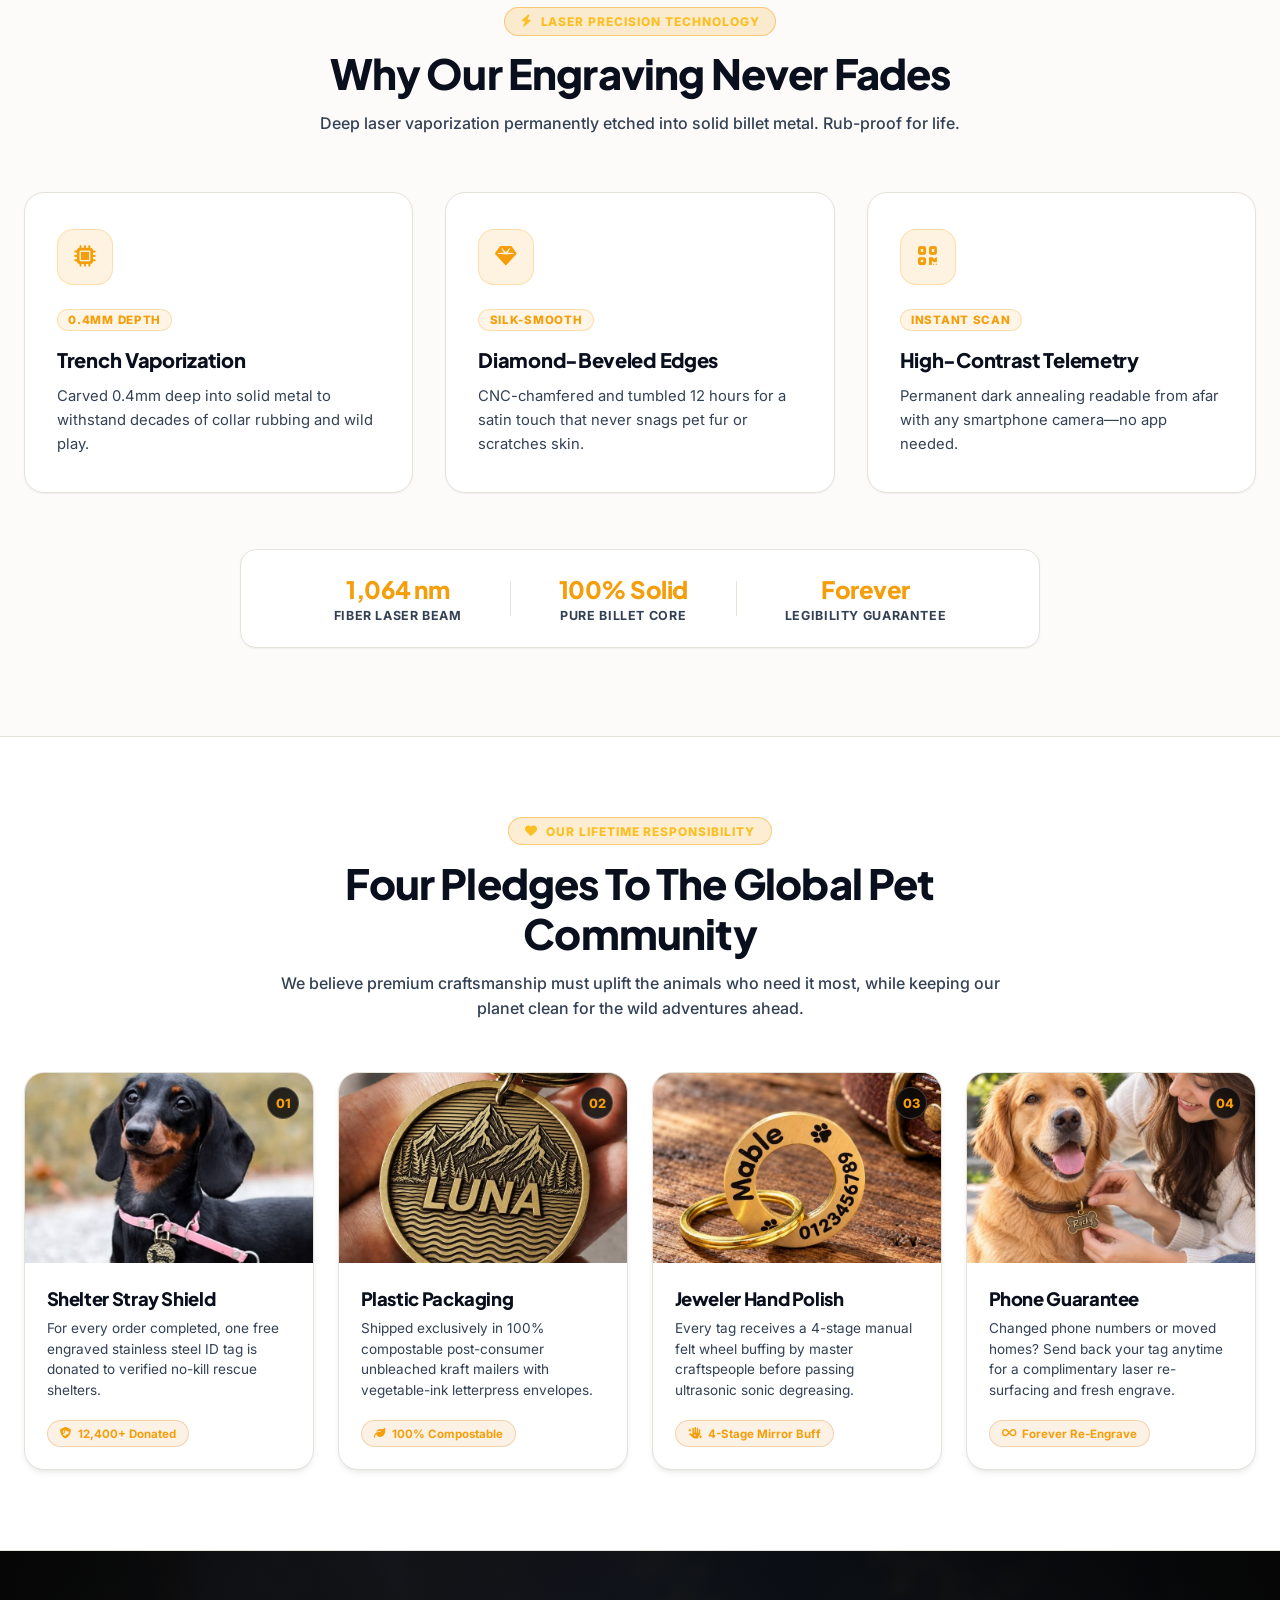
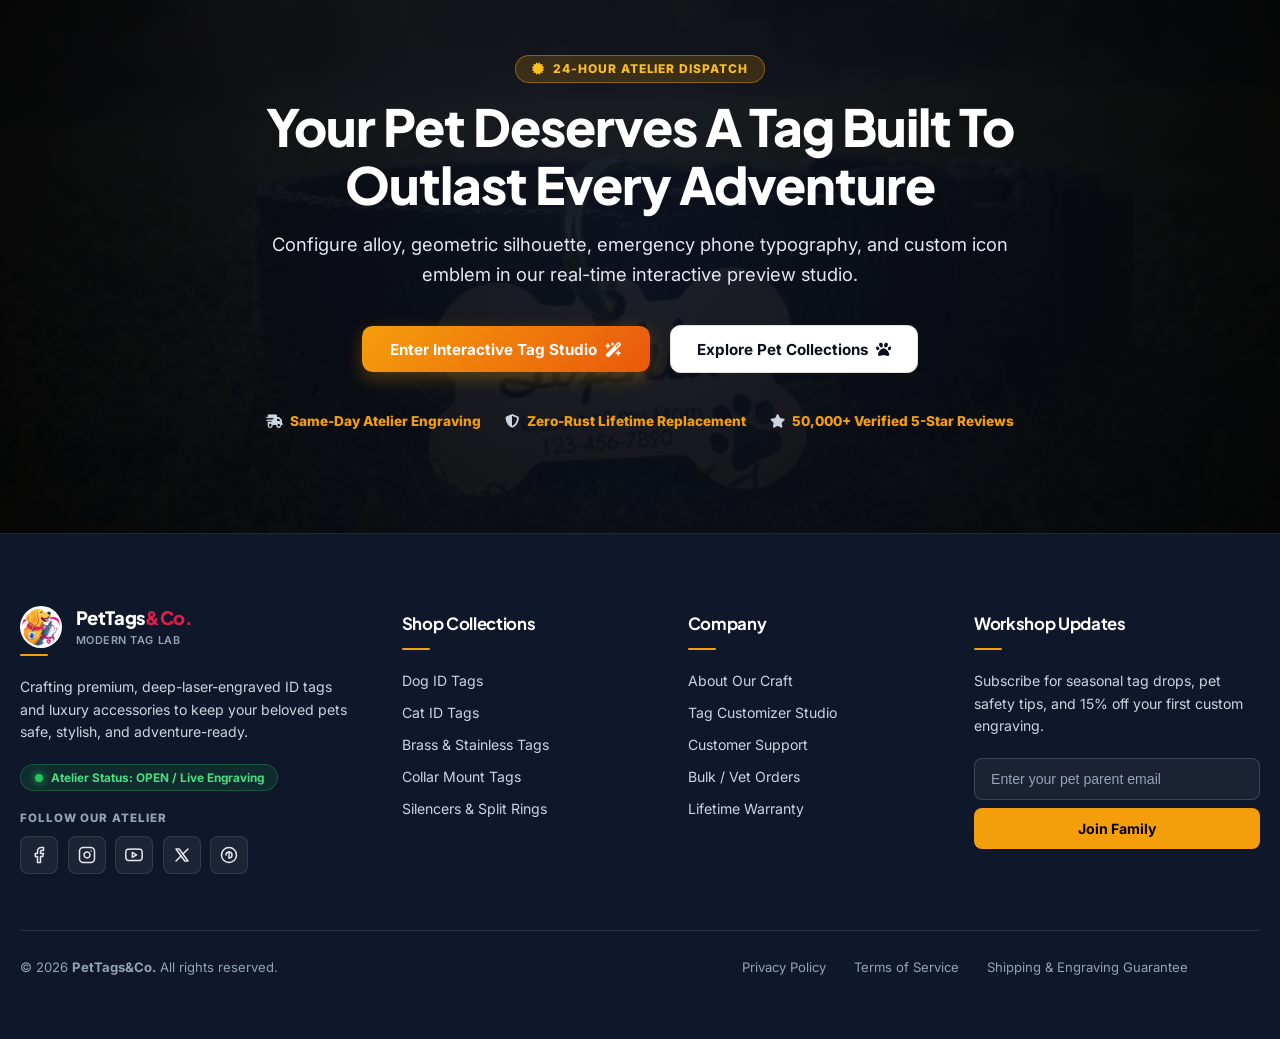
==== commit 863b6f46: "update" ====
--- a/about.html
+++ b/about.html
@@ -26,6 +26,18 @@
   <!-- Global Design System & Responsive Stylesheets -->
   <link rel="stylesheet" href="assets/css/style.css">
   <link rel="stylesheet" href="assets/css/responsive.css">
+  <script>
+    (function () {
+      try {
+        var theme = localStorage.getItem('pet_tag_theme');
+        if (theme === 'dark' || (!theme && window.matchMedia && window.matchMedia('(prefers-color-scheme: dark)').matches)) {
+          document.documentElement.classList.add('dark');
+        } else {
+          document.documentElement.classList.remove('dark');
+        }
+      } catch (e) {}
+    })();
+  </script>
 
   <!-- About Us CTA & Button Alignment Engine (768px, 1032px & Mobile) -->
   <style>
@@ -154,12 +166,7 @@
 
         <!-- Dark Mode Toggle Button (#000000 Strict) -->
         <button type="button" class="ctrl-btn js-dark-toggle" aria-label="Toggle Dark Mode" title="Switch Theme">
-          <!-- Moon Icon for Light Mode -->
-          <svg class="icon-moon" viewBox="0 0 24 24" fill="none" stroke="currentColor" stroke-width="2"
-            stroke-linecap="round" stroke-linejoin="round">
-            <path d="M21 12.79A9 9 0 1 1 11.21 3 7 7 0 0 0 21 12.79z"></path>
-          </svg>
-          <!-- Sun Icon for Dark Mode -->
+          <!-- Sun Icon for Light Mode -->
           <svg class="icon-sun" viewBox="0 0 24 24" fill="none" stroke="currentColor" stroke-width="2"
             stroke-linecap="round" stroke-linejoin="round">
             <circle cx="12" cy="12" r="5"></circle>
@@ -172,6 +179,11 @@
             <line x1="4.22" y1="19.78" x2="5.64" y2="18.36"></line>
             <line x1="18.36" y1="5.64" x2="19.78" y2="4.22"></line>
           </svg>
+          <!-- Moon Icon for Dark Mode -->
+          <svg class="icon-moon" viewBox="0 0 24 24" fill="none" stroke="currentColor" stroke-width="2"
+            stroke-linecap="round" stroke-linejoin="round">
+            <path d="M21 12.79A9 9 0 1 1 11.21 3 7 7 0 0 0 21 12.79z"></path>
+          </svg>
         </button>
 
         <!-- CTA Action Button -->
@@ -183,17 +195,6 @@
             <polyline points="12 5 19 12 12 19"></polyline>
           </svg>
         </a>
-
-        <!-- Mobile Drawer Toggle Button -->
-        <button type="button" class="btn-mobile-toggle js-mobile-toggle" aria-label="Open Mobile Menu"
-          aria-expanded="false">
-          <svg viewBox="0 0 24 24" fill="none" stroke="currentColor" stroke-width="2" stroke-linecap="round"
-            stroke-linejoin="round">
-            <line x1="3" y1="12" x2="21" y2="12"></line>
-            <line x1="3" y1="6" x2="21" y2="6"></line>
-            <line x1="3" y1="18" x2="21" y2="18"></line>
-          </svg>
-        </button>
       </div>
 
     </div>
@@ -209,8 +210,8 @@
     <div class="drawer-header">
       <div class="drawer-brand">
         <img src="assets/images/icons/logo.png" alt="Pet Tag Logo" class="drawer-brand-logo">
-        <div>
-          <div class="drawer-brand-name">PetTags&amp;Co.</div>
+        <div class="drawer-brand-meta">
+          <div class="drawer-brand-name">PetTags<span>&amp;Co.</span></div>
           <div class="drawer-brand-sub">Modern Tag Lab</div>
         </div>
       </div>
@@ -769,13 +770,13 @@
       <div class="footer-top-grid">
         <!-- Brand Summary -->
         <div class="footer-brand-wrap">
-          <div class="footer-brand">
+          <a href="index.html" class="footer-brand" aria-label="PetTags&amp;Co. Home">
             <img src="assets/images/icons/logo.png" alt="Pet Tag Logo" class="footer-logo">
             <div class="footer-brand-text">
               <h3>PetTags<span>&amp;Co.</span></h3>
               <p>Modern Tag Lab</p>
             </div>
-          </div>
+          </a>
           <p class="footer-bio">
             Crafting premium, deep-laser-engraved ID tags and luxury accessories to keep your beloved pets safe,
             stylish, and adventure-ready.
@@ -875,7 +876,7 @@
 
       <!-- Footer Bottom Bar -->
       <div class="footer-bottom-bar">
-        <p>&copy; 2026 PetTags&amp;Co. All rights reserved.</p>
+        <p>&copy; 2026 <a href="index.html" class="footer-bottom-brand-link">PetTags&amp;Co.</a> All rights reserved.</p>
         <ul class="footer-bottom-links">
           <li><a href="#">Privacy Policy</a></li>
           <li><a href="#">Terms of Service</a></li>
--- a/assets/css/style.css
+++ b/assets/css/style.css
@@ -549,15 +549,15 @@
   transition: transform 0.25s cubic-bezier(0.34, 1.56, 0.64, 1), color 0.2s ease, filter 0.2s ease;
 }
 
-/* Icon States: Light vs Dark */
+/* Icon States: Light Mode shows Sun, Dark Mode shows Moon */
+.js-dark-toggle .icon-sun {
+  display: block;
+  color: #f59e0b;
+}
+
 .js-dark-toggle .icon-moon {
-  display: block;
+  display: none;
   color: #1e293b;
-}
-
-.js-dark-toggle .icon-sun {
-  display: none;
-  color: #f59e0b;
 }
 
 .ctrl-btn.js-dark-toggle:hover svg {
@@ -581,15 +581,15 @@
   box-shadow: 0 0 12px rgba(245, 158, 11, 0.25);
 }
 
+html.dark .js-dark-toggle .icon-sun {
+  display: none !important;
+}
+
 html.dark .js-dark-toggle .icon-moon {
-  display: none !important;
-}
-
-html.dark .js-dark-toggle .icon-sun {
   display: block !important;
-  color: #fbbf24 !important;
-  fill: rgba(251, 191, 36, 0.22);
-  filter: drop-shadow(0 0 7px rgba(251, 191, 36, 0.7));
+  color: #38bdf8 !important;
+  fill: rgba(56, 189, 248, 0.22);
+  filter: drop-shadow(0 0 7px rgba(56, 189, 248, 0.7));
 }
 
 /* CTA Header Action Button */
@@ -631,9 +631,9 @@
   transform: translateX(3px);
 }
 
-/* Mobile Toggle Button */
+/* Mobile Toggle Button (Removed - All Nav Links Visible) */
 .btn-mobile-toggle {
-  display: none;
+  display: none !important;
   width: 42px;
   height: 42px;
   box-sizing: border-box;
@@ -752,7 +752,7 @@
 .drawer-brand {
   display: flex;
   align-items: center;
-  gap: 0.65rem;
+  gap: 0.75rem;
 }
 
 .drawer-brand-logo {
@@ -761,6 +761,15 @@
   border-radius: 50%;
   object-fit: cover;
   border: 1px solid var(--border-color);
+  flex-shrink: 0;
+}
+
+.drawer-brand > div,
+.drawer-brand-meta {
+  display: flex;
+  flex-direction: column;
+  gap: 0.35rem;
+  justify-content: center;
 }
 
 .drawer-brand-name {
@@ -768,13 +777,22 @@
   font-size: 0.95rem;
   font-weight: 800;
   color: var(--text-main);
-  line-height: 1.1;
+  line-height: 1.15;
+  white-space: nowrap;
+}
+
+.drawer-brand-name span {
+  color: var(--color-accent);
 }
 
 .drawer-brand-sub {
   font-size: 0.65rem;
-  font-weight: 500;
+  font-weight: 600;
+  letter-spacing: 0.05em;
+  text-transform: uppercase;
   color: var(--text-light);
+  line-height: 1.2;
+  white-space: nowrap;
 }
 
 .btn-drawer-close {
@@ -951,11 +969,13 @@
 }
 
 .drawer-ctrl-item .icon-sun {
+  display: block;
+  color: #f59e0b;
+}
+
+.drawer-ctrl-item .icon-moon {
   display: none;
-}
-
-.drawer-ctrl-item .icon-moon {
-  display: block;
+  color: #1e293b;
 }
 
 .drawer-ctrl-item:hover {
@@ -963,13 +983,13 @@
   color: var(--color-primary);
 }
 
+html.dark .drawer-ctrl-item .icon-sun {
+  display: none !important;
+}
+
 html.dark .drawer-ctrl-item .icon-moon {
-  display: none !important;
-}
-
-html.dark .drawer-ctrl-item .icon-sun {
   display: block !important;
-  color: #fbbf24 !important;
+  color: #38bdf8 !important;
 }
 
 /* ==========================================================================
@@ -1064,6 +1084,17 @@
   margin-bottom: 1.25rem;
   position: relative;
   padding-bottom: 0.5rem;
+  text-decoration: none;
+  cursor: pointer;
+  transition: opacity 0.2s ease;
+}
+
+.footer-brand:hover {
+  opacity: 0.95;
+}
+
+.footer-brand:hover .footer-brand-text h3 {
+  color: var(--color-primary);
 }
 
 .footer-brand::after {
@@ -1318,6 +1349,17 @@
   font-size: 0.82rem;
   color: #94a3b8;
   box-sizing: border-box;
+}
+
+.footer-bottom-brand-link {
+  color: inherit;
+  text-decoration: none;
+  font-weight: 700;
+  transition: color 0.2s ease;
+}
+
+.footer-bottom-brand-link:hover {
+  color: var(--color-primary);
 }
 
 [dir="rtl"] .footer-bottom-bar {
@@ -2592,15 +2634,15 @@
   display: inline-flex;
   align-items: center;
   gap: 0.5rem;
-  padding: 0.4rem 1rem;
+  padding: 0.35rem 0.95rem;
   border-radius: 9999px;
   background: rgba(15, 23, 42, 0.9);
   color: #38bdf8;
-  font-size: 0.8rem;
+  font-size: 0.78rem;
   font-weight: 700;
   letter-spacing: 0.06em;
   text-transform: uppercase;
-  margin-bottom: 1.5rem;
+  margin-bottom: 1rem;
   border: 1px solid rgba(56, 189, 248, 0.4);
   backdrop-filter: blur(8px);
 }
@@ -2612,13 +2654,16 @@
 }
 
 .hero-modern-title {
-  font-size: clamp(2.4rem, 5vw, 4rem);
-  font-weight: 800;
-  line-height: 1.15;
+  font-size: clamp(1.75rem, 3.2vw, 2.65rem);
+  font-weight: 800;
+  line-height: 1.2;
   color: #ffffff;
-  margin-bottom: 1.25rem;
+  margin-bottom: 1rem;
   letter-spacing: -0.02em;
   text-align: center;
+  max-width: 48rem;
+  margin-left: auto;
+  margin-right: auto;
 }
 
 .hero-modern-title span {
@@ -2626,11 +2671,11 @@
 }
 
 .hero-modern-desc {
-  font-size: 1.15rem;
-  line-height: 1.65;
+  font-size: clamp(0.95rem, 1.3vw, 1.05rem);
+  line-height: 1.55;
   color: #cbd5e1;
-  margin-bottom: 2.25rem;
-  max-width: 44rem;
+  margin-bottom: 1.75rem;
+  max-width: 42rem;
   text-align: center;
 }
 
--- a/assets/css/responsive.css
+++ b/assets/css/responsive.css
@@ -11,37 +11,16 @@
   }
 }
 
-/* Mobile Drawer & Backdrop: Strict State Management */
-.mobile-drawer.is-open,
-[dir="rtl"] .mobile-drawer.is-open,
-#mobile-drawer.is-open,
-[dir="rtl"] #mobile-drawer.is-open {
-  transform: translateX(0) !important;
-  display: flex !important;
-  visibility: visible !important;
-  opacity: 1 !important;
-  pointer-events: auto !important;
-}
-
-.mobile-drawer-backdrop.is-open,
-#mobile-drawer-backdrop.is-open {
-  display: block !important;
-  visibility: visible !important;
-  opacity: 1 !important;
-  pointer-events: auto !important;
-}
-
-/* Ensure mobile drawer is never displayed on large desktop (> 1366px) */
-@media (min-width: 1367px) {
-  .mobile-drawer,
-  .mobile-drawer-backdrop,
-  #mobile-drawer,
-  #mobile-drawer-backdrop {
-    display: none !important;
-    visibility: hidden !important;
-    opacity: 0 !important;
-    pointer-events: none !important;
-  }
+/* Mobile Drawer & Backdrop Disabled - Hamburger Menu Removed & All Navigation Links Kept Visible */
+.btn-mobile-toggle,
+.mobile-drawer,
+.mobile-drawer-backdrop,
+#mobile-drawer,
+#mobile-drawer-backdrop {
+  display: none !important;
+  visibility: hidden !important;
+  opacity: 0 !important;
+  pointer-events: none !important;
 }
 
 /* ==========================================================================
@@ -119,36 +98,89 @@
   }
 }
 
-/* iPad Pro (11-inch & 12.9-inch in Portrait & Landscape up to 1366px)
-   Strictly ONLY the Menu Button in Header */
+/* iPad Pro & Medium Screen (1025px - 1366px): Navigation Links Always Visible */
 @media screen and (min-width: 1025px) and (max-width: 1366px) {
+  .nav-desktop-wrapper,
   .nav-desktop {
+    display: flex !important;
+    align-items: center;
+    gap: 0.85rem;
+  }
+
+  .nav-link,
+  .dropdown-trigger {
+    font-size: 0.85rem;
+    padding: 0.45rem 0.25rem;
+  }
+
+  .btn-mobile-toggle {
     display: none !important;
-  }
-
-  .btn-mobile-toggle {
-    display: inline-flex !important;
   }
 
   .header-actions .btn-header-cta,
   .header-actions .ctrl-btn {
+    display: inline-flex !important;
+  }
+}
+
+/* Tablet & Compact Desktop Breakpoint (769px - 1024px: All Navigation Links Visible) */
+@media (min-width: 769px) and (max-width: 1024px) {
+  .header-container {
+    padding: 0 1rem;
+    gap: 0.65rem;
+  }
+
+  .nav-desktop-wrapper,
+  .nav-desktop {
+    display: flex !important;
+    align-items: center;
+    gap: 0.55rem;
+  }
+
+  .nav-link,
+  .dropdown-trigger {
+    font-size: 0.8rem;
+    padding: 0.35rem 0.2rem;
+  }
+
+  .brand-title {
+    font-size: 0.95rem;
+  }
+
+  .brand-subtitle {
+    font-size: 0.6rem;
+  }
+
+  .btn-mobile-toggle {
     display: none !important;
   }
+
+  .header-actions {
+    gap: 0.45rem;
+  }
+
+  .header-actions .btn-header-cta {
+    display: inline-flex !important;
+    height: 38px;
+    padding: 0 0.85rem;
+    font-size: 0.78rem;
+  }
+
+  .header-actions .ctrl-btn {
+    display: inline-flex !important;
+    height: 38px;
+    width: 38px;
+  }
+
+  .header-actions .ctrl-btn.js-rtl-toggle {
+    min-width: 42px;
+    padding: 0 0.55rem;
+  }
 }
 
-/* Desktop & Laptop Breakpoint (Under 1024px: Switch to Mobile Drawer) */
+/* Desktop & Laptop Breakpoint (Under 1024px: Keep Navigation Links Visible) */
 @media (max-width: 1024px) {
-  .nav-desktop {
-    display: none !important;
-  }
-
   .btn-mobile-toggle {
-    display: inline-flex !important;
-  }
-
-  /* iPad Pro (1024px) & Tablet: Strictly ONLY the Menu Button in Header */
-  .header-actions .btn-header-cta,
-  .header-actions .ctrl-btn {
     display: none !important;
   }
 
@@ -213,27 +245,112 @@
   }
 }
 
-/* Tablet & Phablet (Under 768px) */
+/* Tablet & Phablet (Under 768px): All Nav Links Visible in Header */
 @media (max-width: 768px) {
   :root {
-    --header-height: 3.85rem;
+    --header-height: 5.25rem;
+  }
+
+  .site-header {
+    height: auto !important;
+    min-height: var(--header-height);
+    padding: 0.4rem 0 0.3rem;
+  }
+
+  .site-header .header-container {
+    display: flex;
+    flex-wrap: wrap;
+    align-items: center;
+    justify-content: space-between;
+    row-gap: 0.3rem;
+    padding: 0 0.85rem;
+  }
+
+  .brand-link {
+    order: 1;
+    gap: 0.5rem;
+  }
+
+  .brand-meta {
+    gap: 0.15rem;
   }
 
   .brand-subtitle {
-    display: none;
+    display: block;
+    font-size: 0.62rem;
+    font-weight: 600;
+    letter-spacing: 0.04em;
+    text-transform: uppercase;
+    color: var(--text-light);
+    line-height: 1.15;
+    white-space: nowrap;
   }
 
   .brand-logo-wrap {
-    width: 38px;
-    height: 38px;
+    width: 36px;
+    height: 36px;
   }
 
   .brand-title {
     font-size: 0.95rem;
   }
 
+  .header-actions {
+    order: 2;
+    gap: 0.35rem;
+  }
+
   .header-actions .ctrl-btn {
-    display: none; /* Accessible inside mobile drawer */
+    display: inline-flex !important;
+    width: 36px;
+    height: 36px;
+  }
+
+  .header-actions .ctrl-btn.js-rtl-toggle {
+    min-width: 38px;
+    padding: 0 0.5rem;
+    font-size: 0.75rem;
+  }
+
+  .header-actions .btn-header-cta {
+    display: inline-flex !important;
+    height: 36px;
+    padding: 0 0.75rem;
+    font-size: 0.78rem;
+  }
+
+  .header-actions .btn-header-cta svg {
+    width: 14px;
+    height: 14px;
+  }
+
+  .btn-mobile-toggle {
+    display: none !important;
+  }
+
+  .nav-desktop-wrapper {
+    order: 3;
+    width: 100%;
+    display: flex !important;
+    justify-content: center;
+    overflow: visible;
+  }
+
+  .nav-desktop {
+    display: flex !important;
+    flex-wrap: wrap;
+    align-items: center;
+    justify-content: center;
+    gap: 0.2rem 0.55rem;
+    padding: 0;
+    margin: 0;
+    list-style: none;
+  }
+
+  .nav-link,
+  .dropdown-trigger {
+    font-size: 0.78rem;
+    padding: 0.2rem 0.25rem;
   }
 
   /* Full Viewport Height for Home Hero on Mobile/Tablet */
@@ -322,21 +439,44 @@
     gap: 1.15rem;
   }
 
+  :root {
+    --header-height: 5.75rem;
+  }
+
   .header-container {
-    padding: 0 0.85rem;
+    padding: 0 0.65rem;
   }
 
   .brand-title {
     font-size: 0.85rem;
   }
 
+  .brand-subtitle {
+    font-size: 0.58rem;
+  }
+
   .brand-logo-wrap {
-    width: 34px;
-    height: 34px;
-  }
-
-  .mobile-drawer {
-    max-width: 100%;
+    width: 32px;
+    height: 32px;
+  }
+
+  .nav-desktop {
+    gap: 0.15rem 0.35rem;
+  }
+
+  .nav-link,
+  .dropdown-trigger {
+    font-size: 0.72rem;
+    padding: 0.15rem 0.2rem;
+  }
+
+  .header-actions .btn-header-cta {
+    padding: 0 0.55rem;
+    font-size: 0.74rem;
+  }
+
+  .header-actions .btn-header-cta svg {
+    display: none;
   }
 
   .footer-bottom-links {
